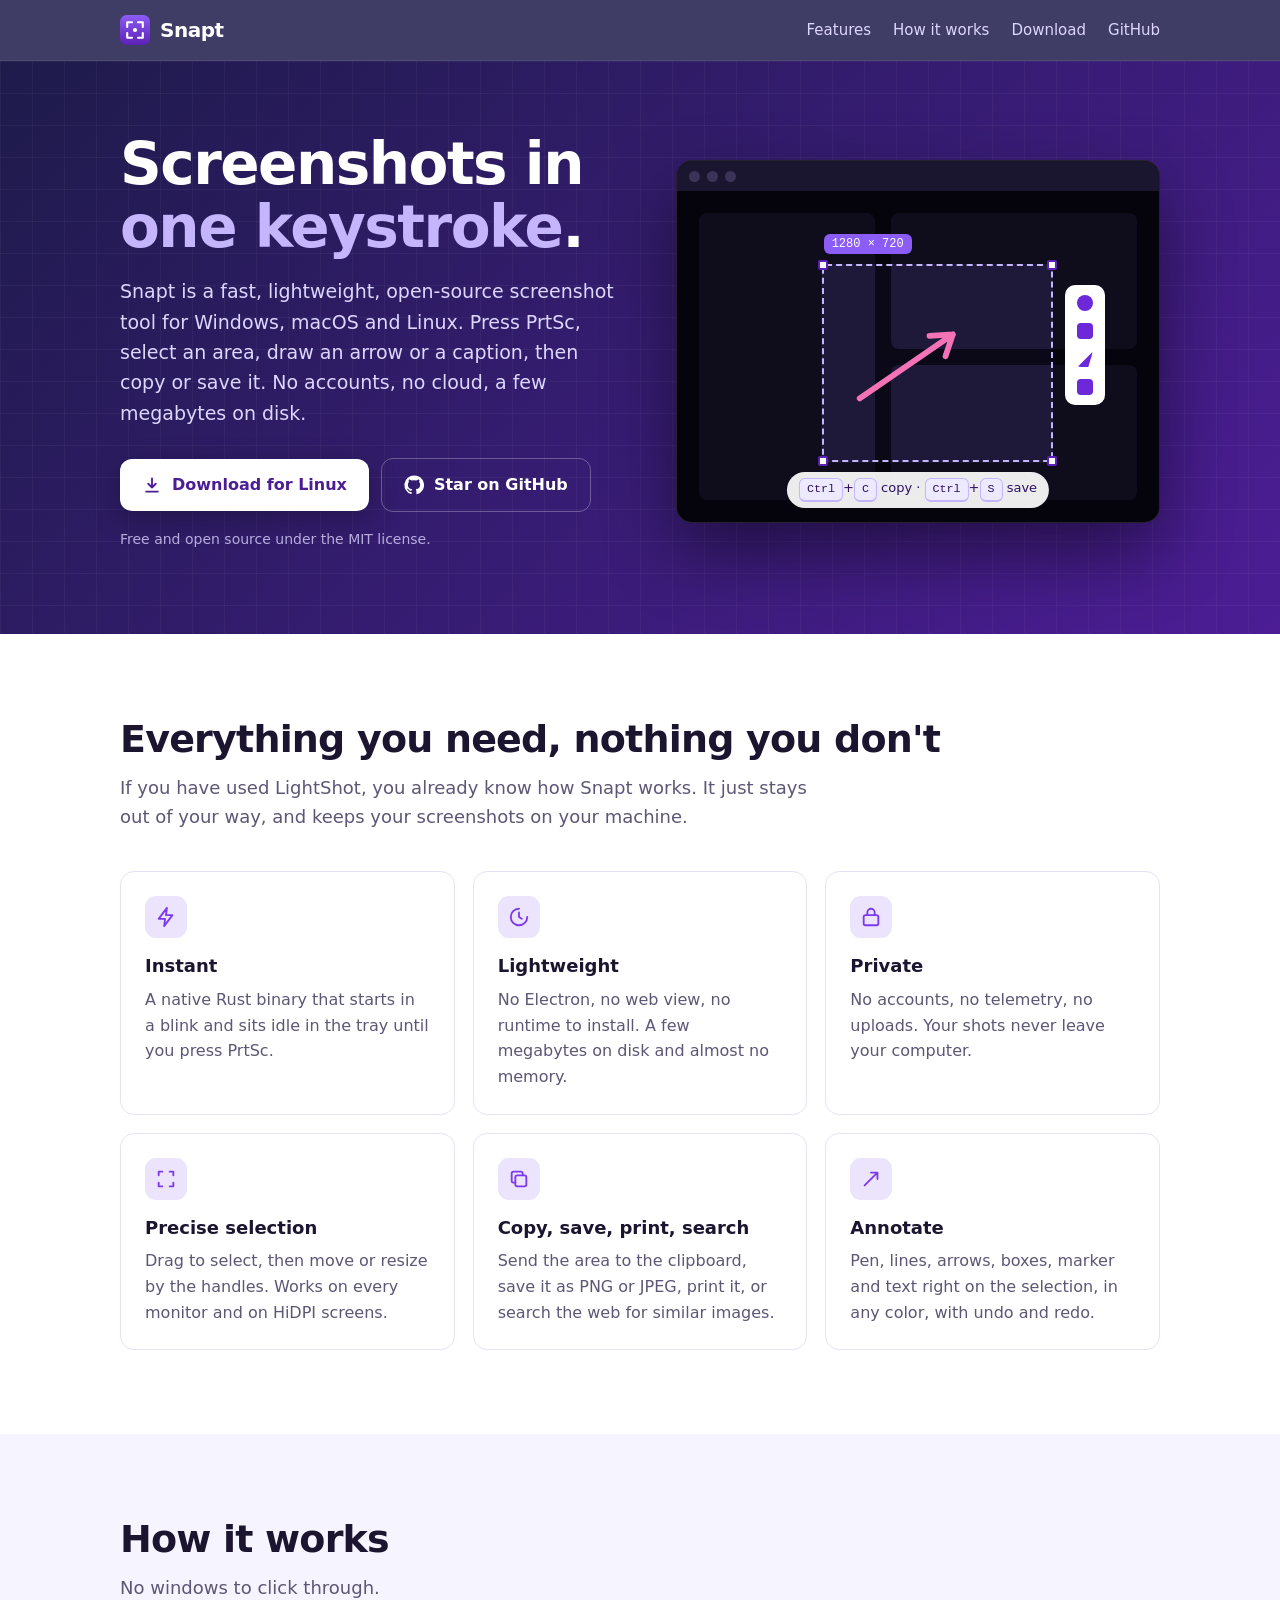
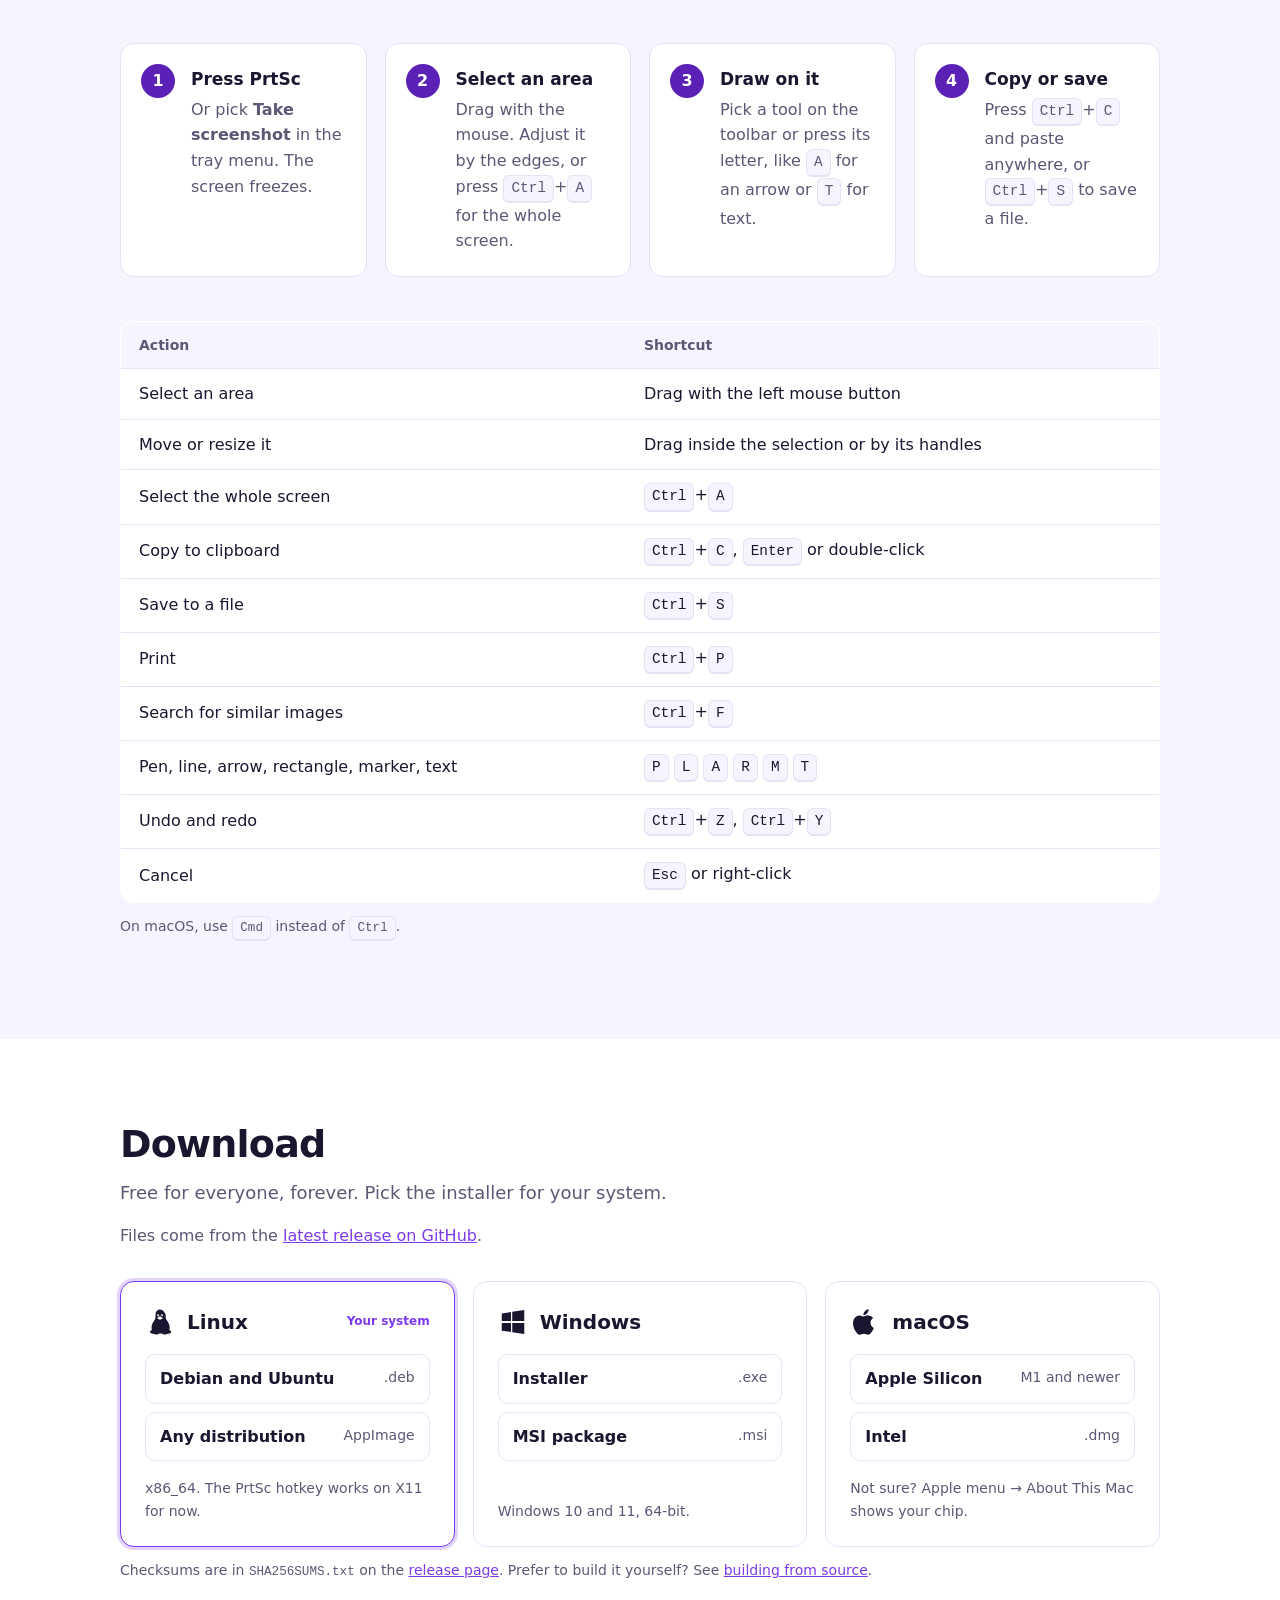
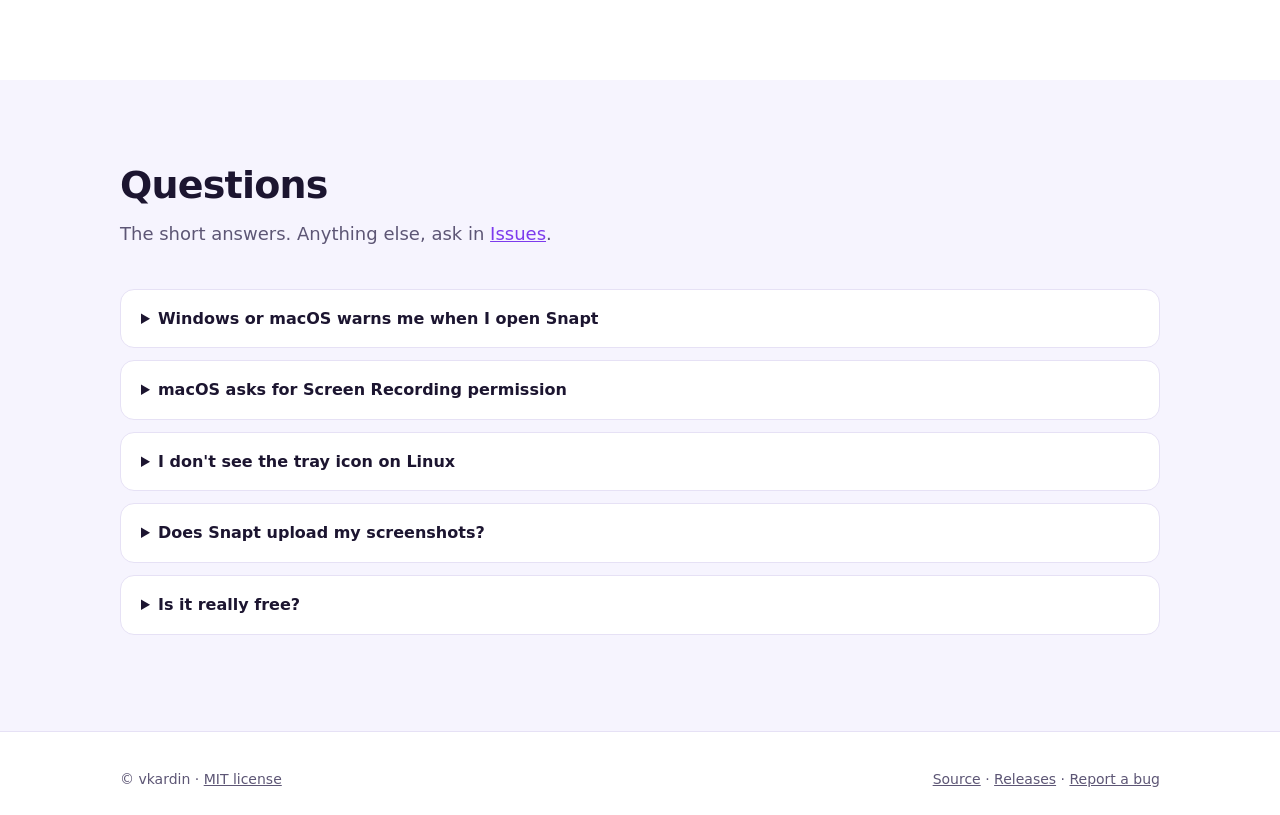
==== site/index.html @ 484b5e28 "Show the editor, print and image search on the website" ====
<!doctype html>
<html lang="en">
<head>
<meta charset="utf-8">
<meta name="viewport" content="width=device-width, initial-scale=1">
<title>Snapt: fast, open-source screenshot tool</title>
<meta name="description" content="Snapt is a fast, lightweight, open-source screenshot tool for Windows, macOS and Linux. Press PrtSc, select an area, draw an arrow or a caption, then copy or save it. No accounts, no cloud.">
<meta name="theme-color" content="#5B21B6">
<link rel="icon" href="logo.svg" type="image/svg+xml">
<link rel="canonical" href="https://vkardin.github.io/snapt/">
<meta property="og:type" content="website">
<meta property="og:title" content="Snapt: fast, open-source screenshot tool">
<meta property="og:description" content="Press PrtSc, select an area, copy or save it. Windows, macOS and Linux. No accounts, no cloud.">
<meta property="og:url" content="https://vkardin.github.io/snapt/">
<meta property="og:image" content="https://vkardin.github.io/snapt/social-preview.png">
<meta name="twitter:card" content="summary_large_image">
<style>
:root {
  --bg: #ffffff;
  --bg-soft: #f6f4fe;
  --text: #1c1530;
  --muted: #5d5675;
  --line: #e6e1f5;
  --brand: #7c3aed;
  --brand-strong: #5b21b6;
  --card: #ffffff;
  --hero-a: #1e1b4b;
  --hero-b: #4c1d95;
  --radius: 14px;
  color-scheme: light;
}
@media (prefers-color-scheme: dark) {
  :root {
    --bg: #0f0c1d;
    --bg-soft: #17132b;
    --text: #ece9f7;
    --muted: #a49dbd;
    --line: #2a2445;
    --brand: #a78bfa;
    --brand-strong: #8b5cf6;
    --card: #17132b;
    color-scheme: dark;
  }
}
* { box-sizing: border-box; }
html { scroll-behavior: smooth; }
body {
  margin: 0;
  background: var(--bg);
  color: var(--text);
  font: 16px/1.6 system-ui, -apple-system, "Segoe UI", Roboto, sans-serif;
  -webkit-font-smoothing: antialiased;
}
a { color: var(--brand); }
code, kbd { font-family: ui-monospace, SFMono-Regular, Menlo, Consolas, monospace; font-size: .9em; }
kbd {
  display: inline-block; padding: 1px 7px; border: 1px solid var(--line);
  border-bottom-width: 2px; border-radius: 6px; background: var(--bg-soft); white-space: nowrap;
}
.wrap { max-width: 1080px; margin: 0 auto; padding: 0 20px; }

/* Header */
header.top {
  position: sticky; top: 0; z-index: 10;
  background: color-mix(in srgb, var(--hero-a) 85%, transparent);
  backdrop-filter: blur(10px);
  border-bottom: 1px solid rgb(255 255 255 / .08);
}
header.top .wrap { display: flex; align-items: center; gap: 24px; height: 60px; }
.brand { display: flex; align-items: center; gap: 10px; color: #fff; text-decoration: none; font-weight: 800; font-size: 20px; letter-spacing: -.5px; }
.brand img { width: 30px; height: 30px; }
nav { margin-left: auto; display: flex; gap: 22px; }
nav a { color: #ddd6fe; text-decoration: none; font-size: 15px; }
nav a:hover { color: #fff; }
@media (max-width: 640px) { nav a.opt { display: none; } }

/* Hero */
.hero {
  color: #fff; overflow: hidden;
  background:
    linear-gradient(rgb(255 255 255 / .04) 1px, transparent 1px) 0 0 / 32px 32px,
    linear-gradient(90deg, rgb(255 255 255 / .04) 1px, transparent 1px) 0 0 / 32px 32px,
    linear-gradient(135deg, var(--hero-a), var(--hero-b));
}
.hero .wrap { display: grid; grid-template-columns: 1.05fr 1fr; gap: 48px; align-items: center; padding-top: 72px; padding-bottom: 84px; }
@media (max-width: 880px) { .hero .wrap { grid-template-columns: 1fr; padding-top: 48px; } }
.hero h1 { font-size: clamp(36px, 5.4vw, 58px); line-height: 1.08; letter-spacing: -1.5px; margin: 0 0 18px; }
.hero h1 span { color: #c4b5fd; }
.hero p.lead { font-size: 19px; color: #ddd6fe; margin: 0 0 30px; max-width: 34em; }
.cta { display: flex; flex-wrap: wrap; gap: 12px; align-items: center; }
.btn {
  display: inline-flex; align-items: center; gap: 10px; padding: 13px 22px; border-radius: 12px;
  font-weight: 650; text-decoration: none; font-size: 16px; transition: transform .12s, background .12s;
}
.btn:hover { transform: translateY(-1px); }
.btn svg { width: 20px; height: 20px; flex: none; }
.btn-primary { background: #fff; color: var(--hero-b); box-shadow: 0 8px 28px rgb(0 0 0 / .25); }
.btn-ghost { color: #fff; border: 1px solid rgb(255 255 255 / .28); }
.btn-ghost:hover { background: rgb(255 255 255 / .08); }
.hero small.meta { display: block; margin-top: 16px; color: #b8acdf; font-size: 14px; }
.hero small.meta a { color: #ddd6fe; }

/* Demo illustration */
.demo { position: relative; aspect-ratio: 4 / 3; border-radius: 16px; background: #0b0918; box-shadow: 0 30px 70px rgb(0 0 0 / .45); border: 1px solid rgb(255 255 255 / .1); overflow: hidden; }
.demo .bar { height: 30px; display: flex; gap: 7px; align-items: center; padding: 0 12px; background: #1a1630; }
.demo .bar i { width: 11px; height: 11px; border-radius: 50%; background: #3b3458; }
.demo .desk { position: absolute; inset: 30px 0 0; padding: 22px; display: grid; grid-template-columns: 1fr 1.4fr; gap: 16px; }
.demo .desk div { border-radius: 8px; background: #1e1938; }
.demo .desk .tall { grid-row: span 2; }
.demo .stage { position: absolute; inset: 30px 0 0; }
.demo .shade { position: absolute; inset: 0; background: rgb(0 0 0 / .5); clip-path: polygon(0 0, 100% 0, 100% 100%, 0 100%, 0 0, 30% 22%, 30% 82%, 78% 82%, 78% 22%, 30% 22%); }
.demo .sel { position: absolute; left: 30%; top: 22%; width: 48%; height: 60%; border: 2px dashed #c4b5fd; border-radius: 4px; animation: grow 3.6s ease-in-out infinite alternate; }
.demo .sel b { position: absolute; width: 10px; height: 10px; background: #fff; border: 2px solid #5b21b6; border-radius: 2px; }
.demo .sel b:nth-child(1) { left: -6px; top: -6px; } .demo .sel b:nth-child(2) { right: -6px; top: -6px; }
.demo .sel b:nth-child(3) { left: -6px; bottom: -6px; } .demo .sel b:nth-child(4) { right: -6px; bottom: -6px; }
.demo .size { position: absolute; left: 0; top: -32px; background: #8b5cf6; color: #fff; font: 12px ui-monospace, Menlo, Consolas, monospace; padding: 3px 8px; border-radius: 6px; }
.demo .arrow { position: absolute; left: 12%; top: 22%; width: 64%; height: 56%; }
.demo .tools { position: absolute; right: -54px; top: 10%; width: 40px; padding: 10px 0; display: grid; gap: 12px; justify-items: center; background: #fff; border-radius: 10px; }
.demo .tools span { width: 16px; height: 16px; border-radius: 4px; background: #6d28d9; }
.demo .tools span:nth-child(1) { border-radius: 50%; }
.demo .tools span:nth-child(3) { clip-path: polygon(0 100%, 100% 0, 70% 100%); }
.demo .hint { position: absolute; left: 50%; bottom: 14px; transform: translateX(-50%); background: rgb(255 255 255 / .92); color: #2e1065; font-size: 13px; padding: 6px 12px; border-radius: 999px; white-space: nowrap; }
/* Keys in the hint stay light in both themes */
.demo .hint kbd { background: #ede9fe; border-color: #c4b5fd; color: #2e1065; }
@keyframes grow { from { transform: scale(.94); } to { transform: scale(1); } }
@media (max-width: 480px) { .demo .tools { display: none; } .demo .hint { font-size: 11px; } }
@media (prefers-reduced-motion: reduce) { .demo .sel { animation: none; } .btn { transition: none; } }

/* Sections */
section { padding: 84px 0; }
section.soft { background: var(--bg-soft); }
h2 { font-size: clamp(28px, 3.6vw, 38px); letter-spacing: -.8px; line-height: 1.15; margin: 0 0 12px; }
.sub { color: var(--muted); font-size: 18px; margin: 0 0 40px; max-width: 40em; }
.grid { display: grid; gap: 18px; grid-template-columns: repeat(3, 1fr); }
@media (max-width: 880px) { .grid { grid-template-columns: repeat(2, 1fr); } }
@media (max-width: 560px) { .grid { grid-template-columns: 1fr; } }
.card { background: var(--card); border: 1px solid var(--line); border-radius: var(--radius); padding: 24px; }
.card h3 { margin: 14px 0 6px; font-size: 18px; }
.card p { margin: 0; color: var(--muted); }
.ico { width: 42px; height: 42px; border-radius: 11px; display: grid; place-items: center; background: color-mix(in srgb, var(--brand) 14%, transparent); color: var(--brand); }
.ico svg { width: 22px; height: 22px; }
.tag { font-size: 12px; font-weight: 600; padding: 2px 8px; border-radius: 999px; background: color-mix(in srgb, #f59e0b 18%, transparent); color: #b45309; vertical-align: 2px; margin-left: 6px; }
@media (prefers-color-scheme: dark) { .tag { color: #fbbf24; } }

/* Steps and keys */
.steps { display: grid; grid-template-columns: repeat(auto-fit, minmax(230px, 1fr)); gap: 18px; counter-reset: s; margin-bottom: 44px; }
.step { position: relative; padding: 22px 22px 22px 70px; border: 1px solid var(--line); border-radius: var(--radius); background: var(--card); }
.step::before { counter-increment: s; content: counter(s); position: absolute; left: 20px; top: 20px; width: 34px; height: 34px; border-radius: 50%; display: grid; place-items: center; background: var(--brand-strong); color: #fff; font-weight: 700; }
.step h3 { margin: 0 0 4px; font-size: 17px; }
.step p { margin: 0; color: var(--muted); }
table { width: 100%; border-collapse: collapse; background: var(--card); border: 1px solid var(--line); border-radius: var(--radius); overflow: hidden; }
th, td { text-align: left; padding: 12px 18px; border-bottom: 1px solid var(--line); }
tr:last-child td { border-bottom: 0; }
th { background: var(--bg-soft); font-size: 14px; color: var(--muted); font-weight: 600; }
.note { color: var(--muted); font-size: 14px; margin-top: 12px; }

/* Downloads */
.dl { display: grid; gap: 18px; grid-template-columns: repeat(auto-fit, minmax(280px, 1fr)); }
.os { display: flex; flex-direction: column; }
.os.current { border-color: var(--brand); box-shadow: 0 0 0 3px color-mix(in srgb, var(--brand) 22%, transparent); }
.os header { display: flex; align-items: center; gap: 12px; margin-bottom: 16px; }
.os header svg { width: 30px; height: 30px; color: var(--text); }
.os header h3 { margin: 0; font-size: 20px; }
.os header em { margin-left: auto; font-style: normal; font-size: 12px; font-weight: 600; color: var(--brand); }
.os ul { list-style: none; margin: 0 0 16px; padding: 0; display: grid; gap: 8px; }
.os li a { display: flex; justify-content: space-between; gap: 12px; padding: 11px 14px; border-radius: 10px; border: 1px solid var(--line); text-decoration: none; color: var(--text); font-weight: 550; }
.os li a:hover { border-color: var(--brand); background: color-mix(in srgb, var(--brand) 7%, transparent); }
.os li a span { color: var(--muted); font-weight: 400; font-size: 14px; white-space: nowrap; }
.os p { margin: auto 0 0; color: var(--muted); font-size: 14px; }
.release-line { margin: -24px 0 32px; color: var(--muted); }

/* FAQ */
details { border: 1px solid var(--line); border-radius: var(--radius); background: var(--card); padding: 0 20px; margin-bottom: 12px; }
summary { cursor: pointer; font-weight: 600; padding: 16px 0; }
details p { margin: 0 0 16px; color: var(--muted); }

footer { padding: 36px 0; border-top: 1px solid var(--line); color: var(--muted); font-size: 14px; }
footer .wrap { display: flex; flex-wrap: wrap; gap: 16px; justify-content: space-between; }
footer a { color: var(--muted); }
</style>
</head>
<body>

<header class="top">
  <div class="wrap">
    <a class="brand" href="#"><img src="logo.svg" alt="">Snapt</a>
    <nav>
      <a class="opt" href="#features">Features</a>
      <a class="opt" href="#how">How it works</a>
      <a href="#download">Download</a>
      <a href="https://github.com/vkardin/snapt">GitHub</a>
    </nav>
  </div>
</header>

<div class="hero">
  <div class="wrap">
    <div>
      <h1>Screenshots in <span>one keystroke</span>.</h1>
      <p class="lead">Snapt is a fast, lightweight, open-source screenshot tool for Windows, macOS and Linux. Press PrtSc, select an area, draw an arrow or a caption, then copy or save it. No accounts, no cloud, a few megabytes on disk.</p>
      <div class="cta">
        <a class="btn btn-primary" id="hero-dl" href="#download">
          <svg viewBox="0 0 24 24" fill="none" stroke="currentColor" stroke-width="2.2" stroke-linecap="round" stroke-linejoin="round"><path d="M12 4v11m0 0-4.5-4.5M12 15l4.5-4.5M5 20h14"/></svg>
          <span id="hero-dl-label">Download Snapt</span>
        </a>
        <a class="btn btn-ghost" href="https://github.com/vkardin/snapt">
          <svg viewBox="0 0 24 24" fill="currentColor"><path d="M12 .5a11.5 11.5 0 0 0-3.64 22.41c.58.1.79-.25.79-.56v-2c-3.2.7-3.88-1.37-3.88-1.37-.52-1.33-1.28-1.69-1.28-1.69-1.04-.71.08-.7.08-.7 1.15.08 1.76 1.19 1.76 1.19 1.03 1.76 2.69 1.25 3.34.96.1-.74.4-1.25.73-1.54-2.55-.29-5.24-1.28-5.24-5.68 0-1.25.45-2.28 1.19-3.08-.12-.29-.52-1.46.11-3.04 0 0 .97-.31 3.17 1.18a11 11 0 0 1 5.77 0c2.2-1.49 3.17-1.18 3.17-1.18.63 1.58.23 2.75.11 3.04.74.8 1.19 1.83 1.19 3.08 0 4.41-2.7 5.38-5.26 5.67.41.36.78 1.06.78 2.14v3.17c0 .31.21.67.8.56A11.5 11.5 0 0 0 12 .5Z"/></svg>
          Star on GitHub
        </a>
      </div>
      <small class="meta" id="hero-meta">Free and open source under the MIT license.</small>
    </div>

    <div class="demo" role="img" aria-label="Snapt selecting an area of the screen, with an arrow drawn inside the selection">
      <div class="bar"><i></i><i></i><i></i></div>
      <div class="desk"><div class="tall"></div><div></div><div></div></div>
      <div class="stage">
      <div class="shade"></div>
      <div class="sel">
        <b></b><b></b><b></b><b></b>
        <span class="size">1280 × 720</span>
        <svg class="arrow" viewBox="0 0 100 60" fill="none" stroke="#f472b6" stroke-width="4" stroke-linecap="round" stroke-linejoin="round"><path d="M6 54 70 10M54 11l16-1-5 15"/></svg>
        <div class="tools"><span></span><span></span><span></span><span></span></div>
      </div>
      </div>
      <div class="hint"><kbd>Ctrl</kbd>+<kbd>C</kbd> copy · <kbd>Ctrl</kbd>+<kbd>S</kbd> save</div>
    </div>
  </div>
</div>

<main>
<section id="features">
  <div class="wrap">
    <h2>Everything you need, nothing you don't</h2>
    <p class="sub">If you have used LightShot, you already know how Snapt works. It just stays out of your way, and keeps your screenshots on your machine.</p>
    <div class="grid">
      <div class="card">
        <div class="ico"><svg viewBox="0 0 24 24" fill="none" stroke="currentColor" stroke-width="2" stroke-linecap="round" stroke-linejoin="round"><path d="M13 2 4 14h7l-1 8 9-12h-7l1-8Z"/></svg></div>
        <h3>Instant</h3>
        <p>A native Rust binary that starts in a blink and sits idle in the tray until you press PrtSc.</p>
      </div>
      <div class="card">
        <div class="ico"><svg viewBox="0 0 24 24" fill="none" stroke="currentColor" stroke-width="2" stroke-linecap="round" stroke-linejoin="round"><path d="M12 3a9 9 0 1 0 9 9"/><path d="M12 7v5l3 2"/></svg></div>
        <h3>Lightweight</h3>
        <p>No Electron, no web view, no runtime to install. A few megabytes on disk and almost no memory.</p>
      </div>
      <div class="card">
        <div class="ico"><svg viewBox="0 0 24 24" fill="none" stroke="currentColor" stroke-width="2" stroke-linecap="round" stroke-linejoin="round"><rect x="4" y="10" width="16" height="11" rx="2"/><path d="M8 10V7a4 4 0 0 1 8 0v3"/></svg></div>
        <h3>Private</h3>
        <p>No accounts, no telemetry, no uploads. Your shots never leave your computer.</p>
      </div>
      <div class="card">
        <div class="ico"><svg viewBox="0 0 24 24" fill="none" stroke="currentColor" stroke-width="2" stroke-linecap="round" stroke-linejoin="round"><path d="M4 8V4h4M16 4h4v4M20 16v4h-4M8 20H4v-4"/></svg></div>
        <h3>Precise selection</h3>
        <p>Drag to select, then move or resize by the handles. Works on every monitor and on HiDPI screens.</p>
      </div>
      <div class="card">
        <div class="ico"><svg viewBox="0 0 24 24" fill="none" stroke="currentColor" stroke-width="2" stroke-linecap="round" stroke-linejoin="round"><rect x="8" y="8" width="12" height="12" rx="2"/><path d="M16 8V6a2 2 0 0 0-2-2H6a2 2 0 0 0-2 2v8a2 2 0 0 0 2 2h2"/></svg></div>
        <h3>Copy, save, print, search</h3>
        <p>Send the area to the clipboard, save it as PNG or JPEG, print it, or search the web for similar images.</p>
      </div>
      <div class="card">
        <div class="ico"><svg viewBox="0 0 24 24" fill="none" stroke="currentColor" stroke-width="2" stroke-linecap="round" stroke-linejoin="round"><path d="M5 19 19 5M12 5h7v7"/></svg></div>
        <h3>Annotate</h3>
        <p>Pen, lines, arrows, boxes, marker and text right on the selection, in any color, with undo and redo.</p>
      </div>
    </div>
  </div>
</section>

<section id="how" class="soft">
  <div class="wrap">
    <h2>How it works</h2>
    <p class="sub">No windows to click through.</p>
    <div class="steps">
      <div class="step"><h3>Press PrtSc</h3><p>Or pick <b>Take screenshot</b> in the tray menu. The screen freezes.</p></div>
      <div class="step"><h3>Select an area</h3><p>Drag with the mouse. Adjust it by the edges, or press <kbd>Ctrl</kbd>+<kbd>A</kbd> for the whole screen.</p></div>
      <div class="step"><h3>Draw on it</h3><p>Pick a tool on the toolbar or press its letter, like <kbd>A</kbd> for an arrow or <kbd>T</kbd> for text.</p></div>
      <div class="step"><h3>Copy or save</h3><p>Press <kbd>Ctrl</kbd>+<kbd>C</kbd> and paste anywhere, or <kbd>Ctrl</kbd>+<kbd>S</kbd> to save a file.</p></div>
    </div>
    <table>
      <thead><tr><th>Action</th><th>Shortcut</th></tr></thead>
      <tbody>
        <tr><td>Select an area</td><td>Drag with the left mouse button</td></tr>
        <tr><td>Move or resize it</td><td>Drag inside the selection or by its handles</td></tr>
        <tr><td>Select the whole screen</td><td><kbd>Ctrl</kbd>+<kbd>A</kbd></td></tr>
        <tr><td>Copy to clipboard</td><td><kbd>Ctrl</kbd>+<kbd>C</kbd>, <kbd>Enter</kbd> or double-click</td></tr>
        <tr><td>Save to a file</td><td><kbd>Ctrl</kbd>+<kbd>S</kbd></td></tr>
        <tr><td>Print</td><td><kbd>Ctrl</kbd>+<kbd>P</kbd></td></tr>
        <tr><td>Search for similar images</td><td><kbd>Ctrl</kbd>+<kbd>F</kbd></td></tr>
        <tr><td>Pen, line, arrow, rectangle, marker, text</td><td><kbd>P</kbd> <kbd>L</kbd> <kbd>A</kbd> <kbd>R</kbd> <kbd>M</kbd> <kbd>T</kbd></td></tr>
        <tr><td>Undo and redo</td><td><kbd>Ctrl</kbd>+<kbd>Z</kbd>, <kbd>Ctrl</kbd>+<kbd>Y</kbd></td></tr>
        <tr><td>Cancel</td><td><kbd>Esc</kbd> or right-click</td></tr>
      </tbody>
    </table>
    <p class="note">On macOS, use <kbd>Cmd</kbd> instead of <kbd>Ctrl</kbd>.</p>
  </div>
</section>

<section id="download">
  <div class="wrap">
    <h2>Download</h2>
    <p class="sub">Free for everyone, forever. Pick the installer for your system.</p>
    <p class="release-line" id="release-line">Files come from the <a href="https://github.com/vkardin/snapt/releases">latest release on GitHub</a>.</p>
    <div class="dl">
      <div class="card os" data-os="windows">
        <header>
          <svg viewBox="0 0 24 24" fill="currentColor"><path d="M3 5.1 10.4 4v7.2H3V5.1Zm8.4-1.3L21 2.4v8.8h-9.6V3.8ZM3 12.8h7.4V20L3 18.9v-6.1Zm8.4 0H21v8.8l-9.6-1.4v-7.4Z"/></svg>
          <h3>Windows</h3><em hidden>Your system</em>
        </header>
        <ul>
          <li><a data-asset="-setup\.exe$" href="https://github.com/vkardin/snapt/releases">Installer <span>.exe</span></a></li>
          <li><a data-asset="\.msi$" href="https://github.com/vkardin/snapt/releases">MSI package <span>.msi</span></a></li>
        </ul>
        <p>Windows 10 and 11, 64-bit.</p>
      </div>
      <div class="card os" data-os="mac">
        <header>
          <svg viewBox="0 0 24 24" fill="currentColor"><path d="M16.4 12.6c0-2.6 2.1-3.8 2.2-3.9a4.8 4.8 0 0 0-3.8-2c-1.6-.2-3.1.9-3.9.9-.8 0-2-.9-3.4-.9a5 5 0 0 0-4.2 2.6c-1.8 3.1-.5 7.7 1.3 10.2.9 1.2 1.9 2.6 3.2 2.6 1.3-.1 1.8-.8 3.3-.8 1.6 0 2 .8 3.4.8 1.4 0 2.3-1.3 3.1-2.5a11 11 0 0 0 1.4-2.9 4.5 4.5 0 0 1-2.6-4.1ZM13.8 5c.7-.9 1.2-2 1.1-3.2a4.8 4.8 0 0 0-3.1 1.6 4.5 4.5 0 0 0-1.1 3.1c1.2.1 2.3-.6 3.1-1.5Z"/></svg>
          <h3>macOS</h3><em hidden>Your system</em>
        </header>
        <ul>
          <li><a data-asset="_aarch64\.dmg$" href="https://github.com/vkardin/snapt/releases">Apple Silicon <span>M1 and newer</span></a></li>
          <li><a data-asset="_x64\.dmg$" href="https://github.com/vkardin/snapt/releases">Intel <span>.dmg</span></a></li>
        </ul>
        <p>Not sure? Apple menu → About This Mac shows your chip.</p>
      </div>
      <div class="card os" data-os="linux">
        <header>
          <svg viewBox="0 0 24 24" fill="currentColor"><path d="M12 2c-2.2 0-3.6 1.8-3.6 4.4 0 1.4.2 2.4-.6 3.8-.9 1.5-2.6 3.6-2.6 6.2 0 .7.1 1.3.4 1.8-.8.5-1.6 1-1.6 1.7 0 1.1 2 1.3 3.2 1.6 1.1.3 1.7.5 2.4.5.8 0 1.3-.4 1.6-.9h2.6c.3.5.8.9 1.6.9.7 0 1.3-.2 2.4-.5 1.2-.3 3.2-.5 3.2-1.6 0-.7-.8-1.2-1.6-1.7.3-.5.4-1.1.4-1.8 0-2.6-1.7-4.7-2.6-6.2-.8-1.4-.6-2.4-.6-3.8C15.6 3.8 14.2 2 12 2Zm-1.5 3.8c.5 0 .8.6.8 1.2 0 .3-.1.5-.2.7l-.6-.2c.1-.1.1-.3.1-.5 0-.3-.1-.5-.3-.5s-.3.3-.3.5v.2l-.4-.1v-.3c0-.6.4-1 .9-1Zm3 0c.5 0 .9.4.9 1 0 .2 0 .3-.1.5l-.5-.1v-.3c0-.3-.1-.6-.3-.6s-.3.3-.3.6c0 .1 0 .2.1.3l-.6.2a1.4 1.4 0 0 1-.1-.5c0-.6.4-1.1.9-1.1Zm-1.5 2c.8 0 1.9.6 2 .9.1.3-.3.5-.8.8-.5.3-.9.6-1.2.6-.3 0-.7-.3-1.2-.6-.5-.3-.9-.5-.8-.8.1-.3 1.2-.9 2-.9Z"/></svg>
          <h3>Linux</h3><em hidden>Your system</em>
        </header>
        <ul>
          <li><a data-asset="_amd64\.deb$" href="https://github.com/vkardin/snapt/releases">Debian and Ubuntu <span>.deb</span></a></li>
          <li><a data-asset="\.AppImage$" href="https://github.com/vkardin/snapt/releases">Any distribution <span>AppImage</span></a></li>
        </ul>
        <p>x86_64. The PrtSc hotkey works on X11 for now.</p>
      </div>
    </div>
    <p class="note">Checksums are in <code>SHA256SUMS.txt</code> on the <a href="https://github.com/vkardin/snapt/releases">release page</a>. Prefer to build it yourself? See <a href="https://github.com/vkardin/snapt#building-from-source">building from source</a>.</p>
  </div>
</section>

<section id="faq" class="soft">
  <div class="wrap">
    <h2>Questions</h2>
    <p class="sub">The short answers. Anything else, ask in <a href="https://github.com/vkardin/snapt/issues">Issues</a>.</p>
    <details>
      <summary>Windows or macOS warns me when I open Snapt</summary>
      <p>Snapt is not code-signed yet. On Windows, click <b>More info</b>, then <b>Run anyway</b>. On macOS, try to open it once, then go to <b>System Settings → Privacy &amp; Security</b> and click <b>Open Anyway</b>. If macOS says the app is damaged, run <code>xattr -dr com.apple.quarantine /Applications/Snapt.app</code> in Terminal.</p>
    </details>
    <details>
      <summary>macOS asks for Screen Recording permission</summary>
      <p>That is how macOS lets apps see the screen. Allow Snapt in <b>System Settings → Privacy &amp; Security → Screen Recording</b>, then restart it.</p>
    </details>
    <details>
      <summary>I don't see the tray icon on Linux</summary>
      <p>Snapt uses the StatusNotifierItem protocol. KDE supports it out of the box. On GNOME, install the AppIndicator extension.</p>
    </details>
    <details>
      <summary>Does Snapt upload my screenshots?</summary>
      <p>No. Snapt has no servers and makes no network requests. Everything stays on your computer.</p>
    </details>
    <details>
      <summary>Is it really free?</summary>
      <p>Yes. Snapt is open source under the MIT license, with no ads, no paid tier and no tracking.</p>
    </details>
  </div>
</section>
</main>

<footer>
  <div class="wrap">
    <span>© vkardin · <a href="https://github.com/vkardin/snapt/blob/main/LICENSE">MIT license</a></span>
    <span><a href="https://github.com/vkardin/snapt">Source</a> · <a href="https://github.com/vkardin/snapt/releases">Releases</a> · <a href="https://github.com/vkardin/snapt/issues">Report a bug</a></span>
  </div>
</footer>

<script>
(() => {
  const ua = navigator.userAgent;
  const os = /Windows/i.test(ua) ? 'windows' : /Mac/i.test(ua) && !/iPhone|iPad/i.test(ua) ? 'mac' : /Linux/i.test(ua) && !/Android/i.test(ua) ? 'linux' : null;
  const names = { windows: 'Windows', mac: 'macOS', linux: 'Linux' };
  const primary = { windows: '-setup\\.exe$', mac: '_aarch64\\.dmg$', linux: '\\.AppImage$' };

  if (os) {
    const card = document.querySelector(`.os[data-os="${os}"]`);
    card.classList.add('current');
    card.querySelector('em').hidden = false;
    card.parentNode.prepend(card);
    document.getElementById('hero-dl-label').textContent = `Download for ${names[os]}`;
  }

  // The newest published release, prereleases included, so the buttons work before 1.0.
  fetch('https://api.github.com/repos/vkardin/snapt/releases?per_page=5')
    .then(r => r.ok ? r.json() : Promise.reject(r.status))
    .then(list => {
      const rel = list.find(r => !r.draft);
      if (!rel) return;
      const find = re => rel.assets.find(a => new RegExp(re).test(a.name));
      document.querySelectorAll('a[data-asset]').forEach(a => {
        const asset = find(a.dataset.asset);
        if (asset) a.href = asset.browser_download_url;
      });
      const date = new Date(rel.published_at).toLocaleDateString('en', { year: 'numeric', month: 'long', day: 'numeric' });
      const kind = rel.prerelease ? ' (preview)' : '';
      document.getElementById('release-line').innerHTML =
        `Latest version: <a href="${rel.html_url}">${rel.tag_name}</a>${kind}, released ${date}.`;
      document.getElementById('hero-meta').innerHTML =
        `${rel.tag_name}${kind} · Free and open source under the MIT license.`;
      const main = os && find(primary[os]);
      if (main) document.getElementById('hero-dl').href = main.browser_download_url;
    })
    .catch(() => {});
})();
</script>
</body>
</html>
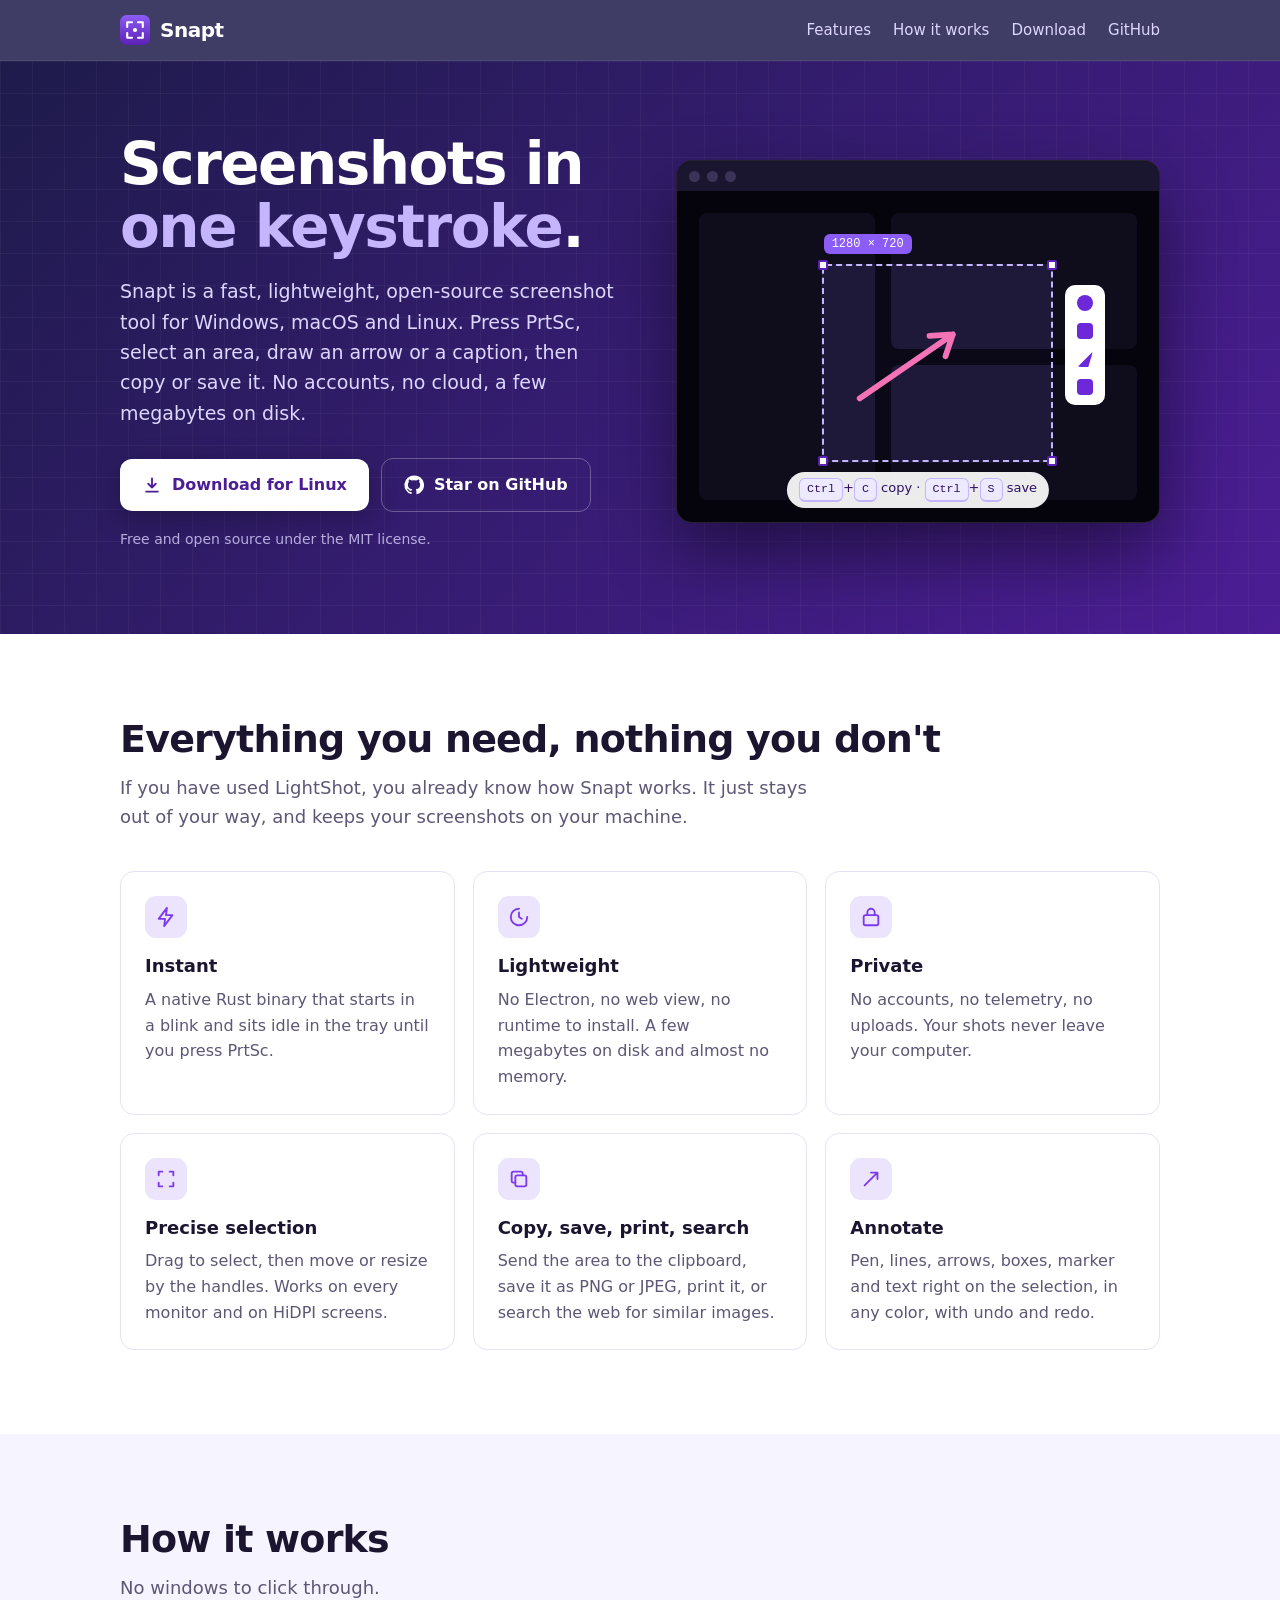
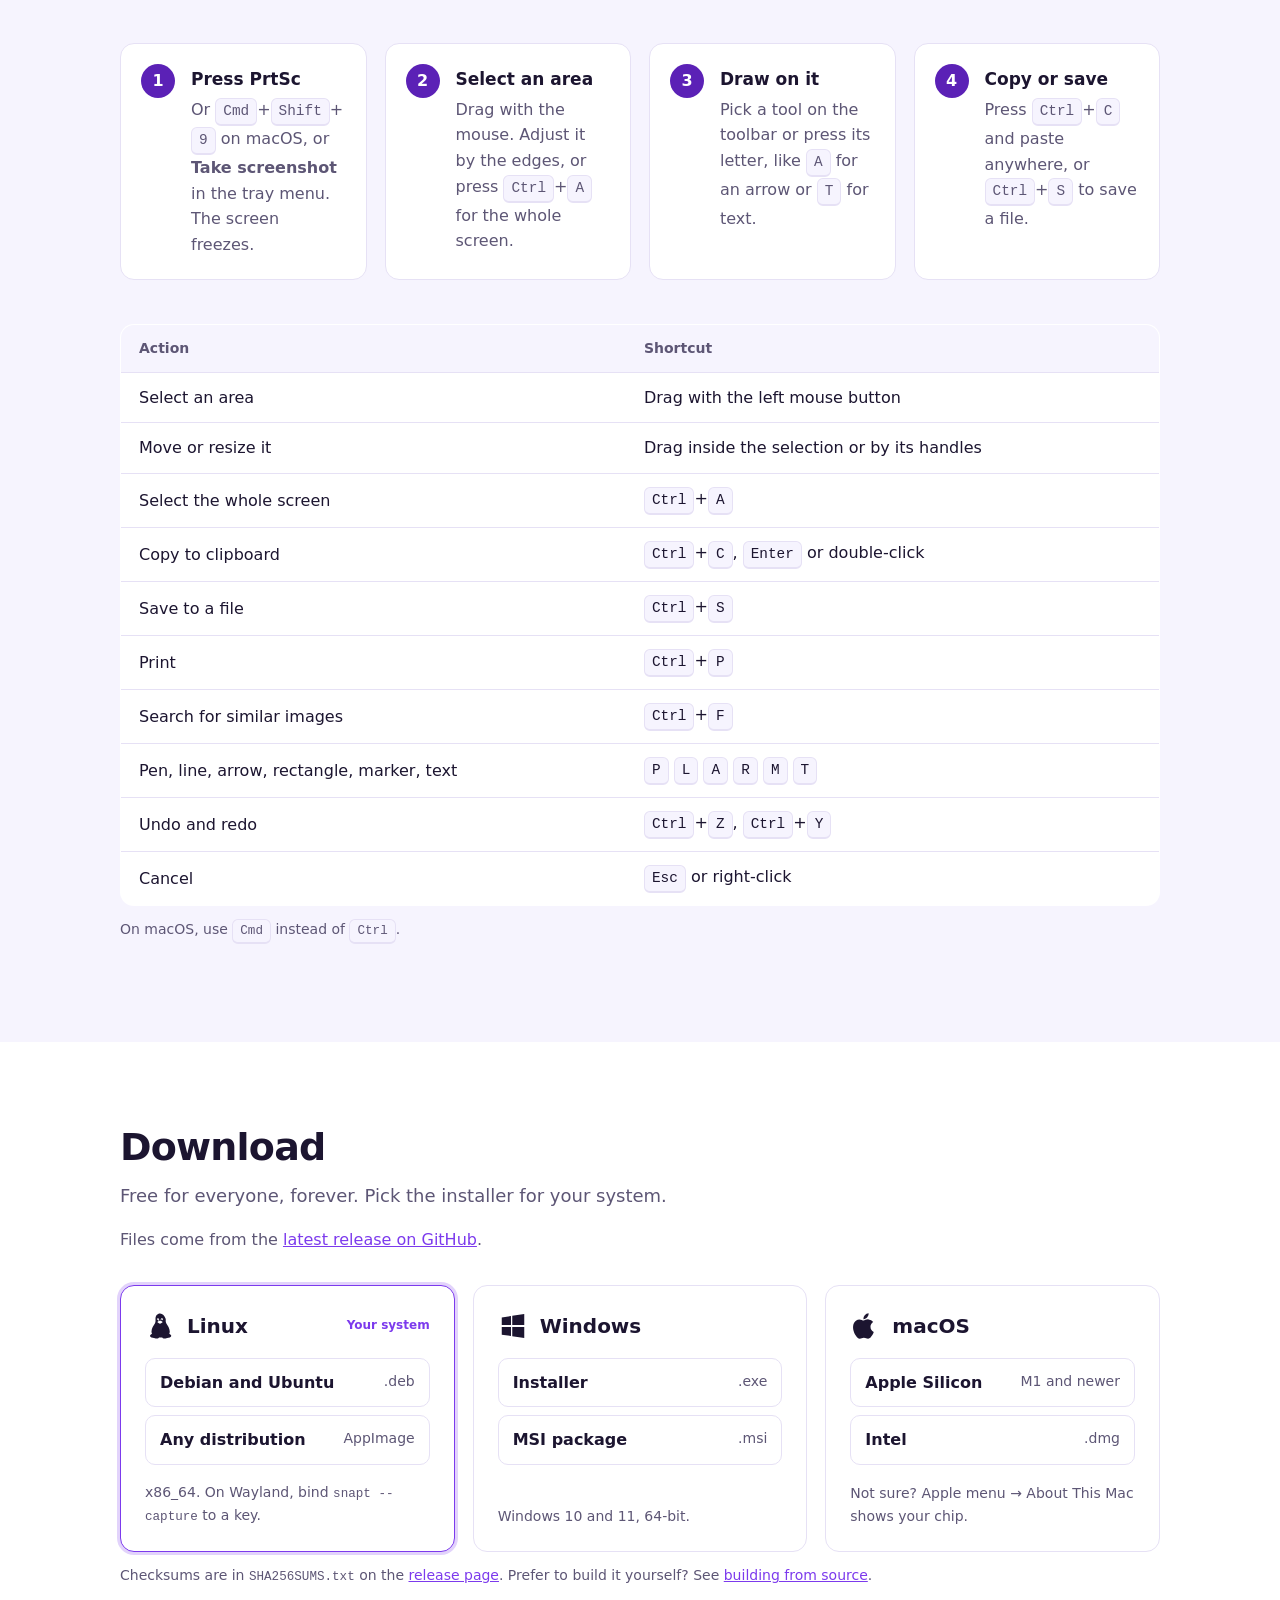
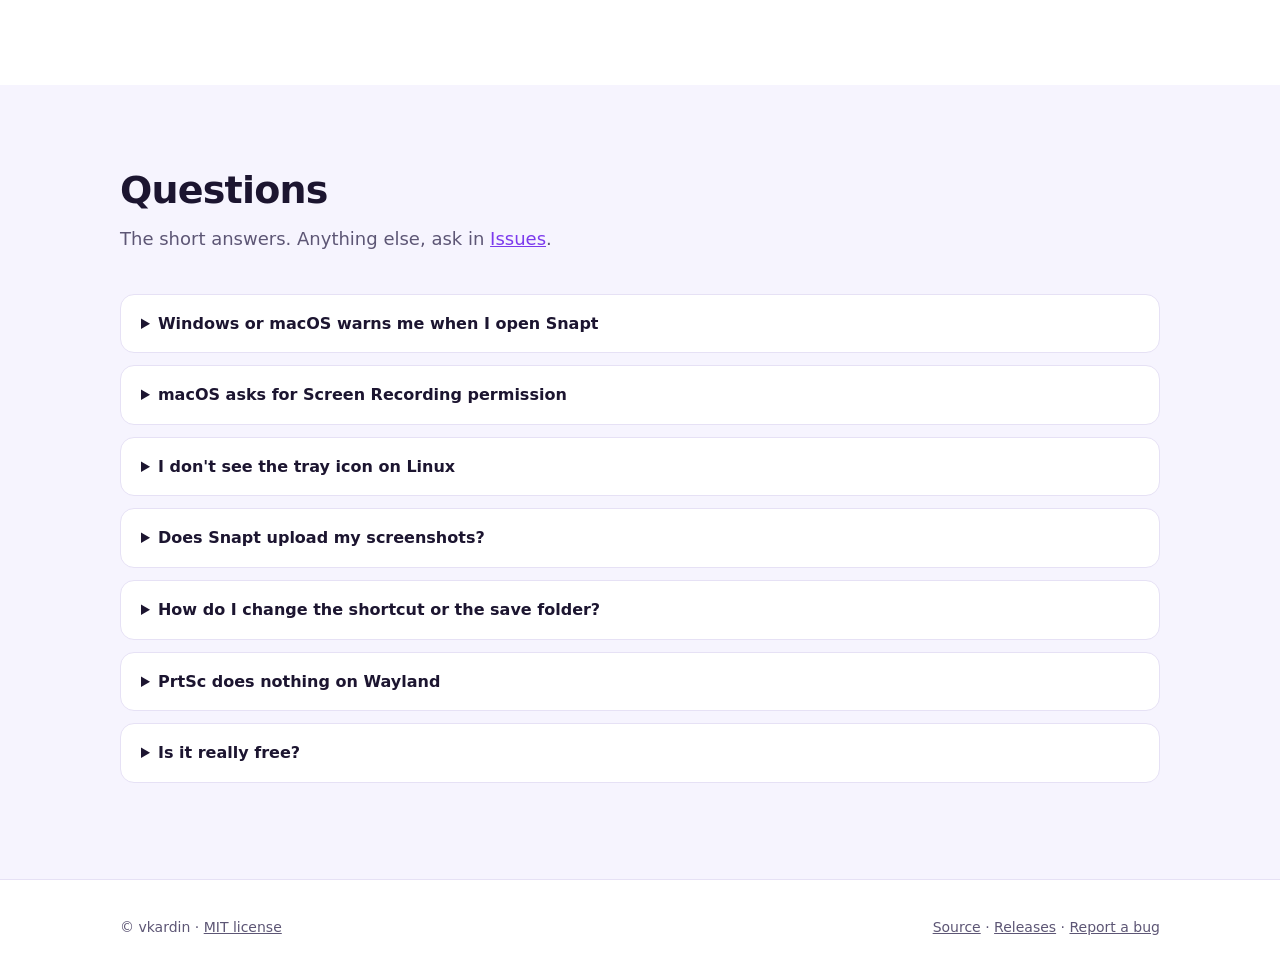
==== commit 7d1bd400: "Show the 1.0.0 settings, macOS shortcut and Wayland tip on the website" ====
--- a/site/index.html
+++ b/site/index.html
@@ -273,7 +273,7 @@
     <h2>How it works</h2>
     <p class="sub">No windows to click through.</p>
     <div class="steps">
-      <div class="step"><h3>Press PrtSc</h3><p>Or pick <b>Take screenshot</b> in the tray menu. The screen freezes.</p></div>
+      <div class="step"><h3>Press PrtSc</h3><p>Or <kbd>Cmd</kbd>+<kbd>Shift</kbd>+<kbd>9</kbd> on macOS, or <b>Take screenshot</b> in the tray menu. The screen freezes.</p></div>
       <div class="step"><h3>Select an area</h3><p>Drag with the mouse. Adjust it by the edges, or press <kbd>Ctrl</kbd>+<kbd>A</kbd> for the whole screen.</p></div>
       <div class="step"><h3>Draw on it</h3><p>Pick a tool on the toolbar or press its letter, like <kbd>A</kbd> for an arrow or <kbd>T</kbd> for text.</p></div>
       <div class="step"><h3>Copy or save</h3><p>Press <kbd>Ctrl</kbd>+<kbd>C</kbd> and paste anywhere, or <kbd>Ctrl</kbd>+<kbd>S</kbd> to save a file.</p></div>
@@ -334,7 +334,7 @@
           <li><a data-asset="_amd64\.deb$" href="https://github.com/vkardin/snapt/releases">Debian and Ubuntu <span>.deb</span></a></li>
           <li><a data-asset="\.AppImage$" href="https://github.com/vkardin/snapt/releases">Any distribution <span>AppImage</span></a></li>
         </ul>
-        <p>x86_64. The PrtSc hotkey works on X11 for now.</p>
+        <p>x86_64. On Wayland, bind <code>snapt --capture</code> to a key.</p>
       </div>
     </div>
     <p class="note">Checksums are in <code>SHA256SUMS.txt</code> on the <a href="https://github.com/vkardin/snapt/releases">release page</a>. Prefer to build it yourself? See <a href="https://github.com/vkardin/snapt#building-from-source">building from source</a>.</p>
@@ -360,6 +360,14 @@
     <details>
       <summary>Does Snapt upload my screenshots?</summary>
       <p>No. Snapt has no servers and makes no network requests. Everything stays on your computer.</p>
+    </details>
+    <details>
+      <summary>How do I change the shortcut or the save folder?</summary>
+      <p>Open <b>Settings</b> in the tray menu (menu bar on macOS). There you can change the shortcut, the folder and the format (PNG or JPEG), save without asking, and start Snapt with the system.</p>
+    </details>
+    <details>
+      <summary>PrtSc does nothing on Wayland</summary>
+      <p>Wayland doesn't let apps grab global shortcuts. Bind <code>snapt --capture</code> to a key in your desktop's keyboard settings, and it takes a screenshot with the running Snapt.</p>
     </details>
     <details>
       <summary>Is it really free?</summary>
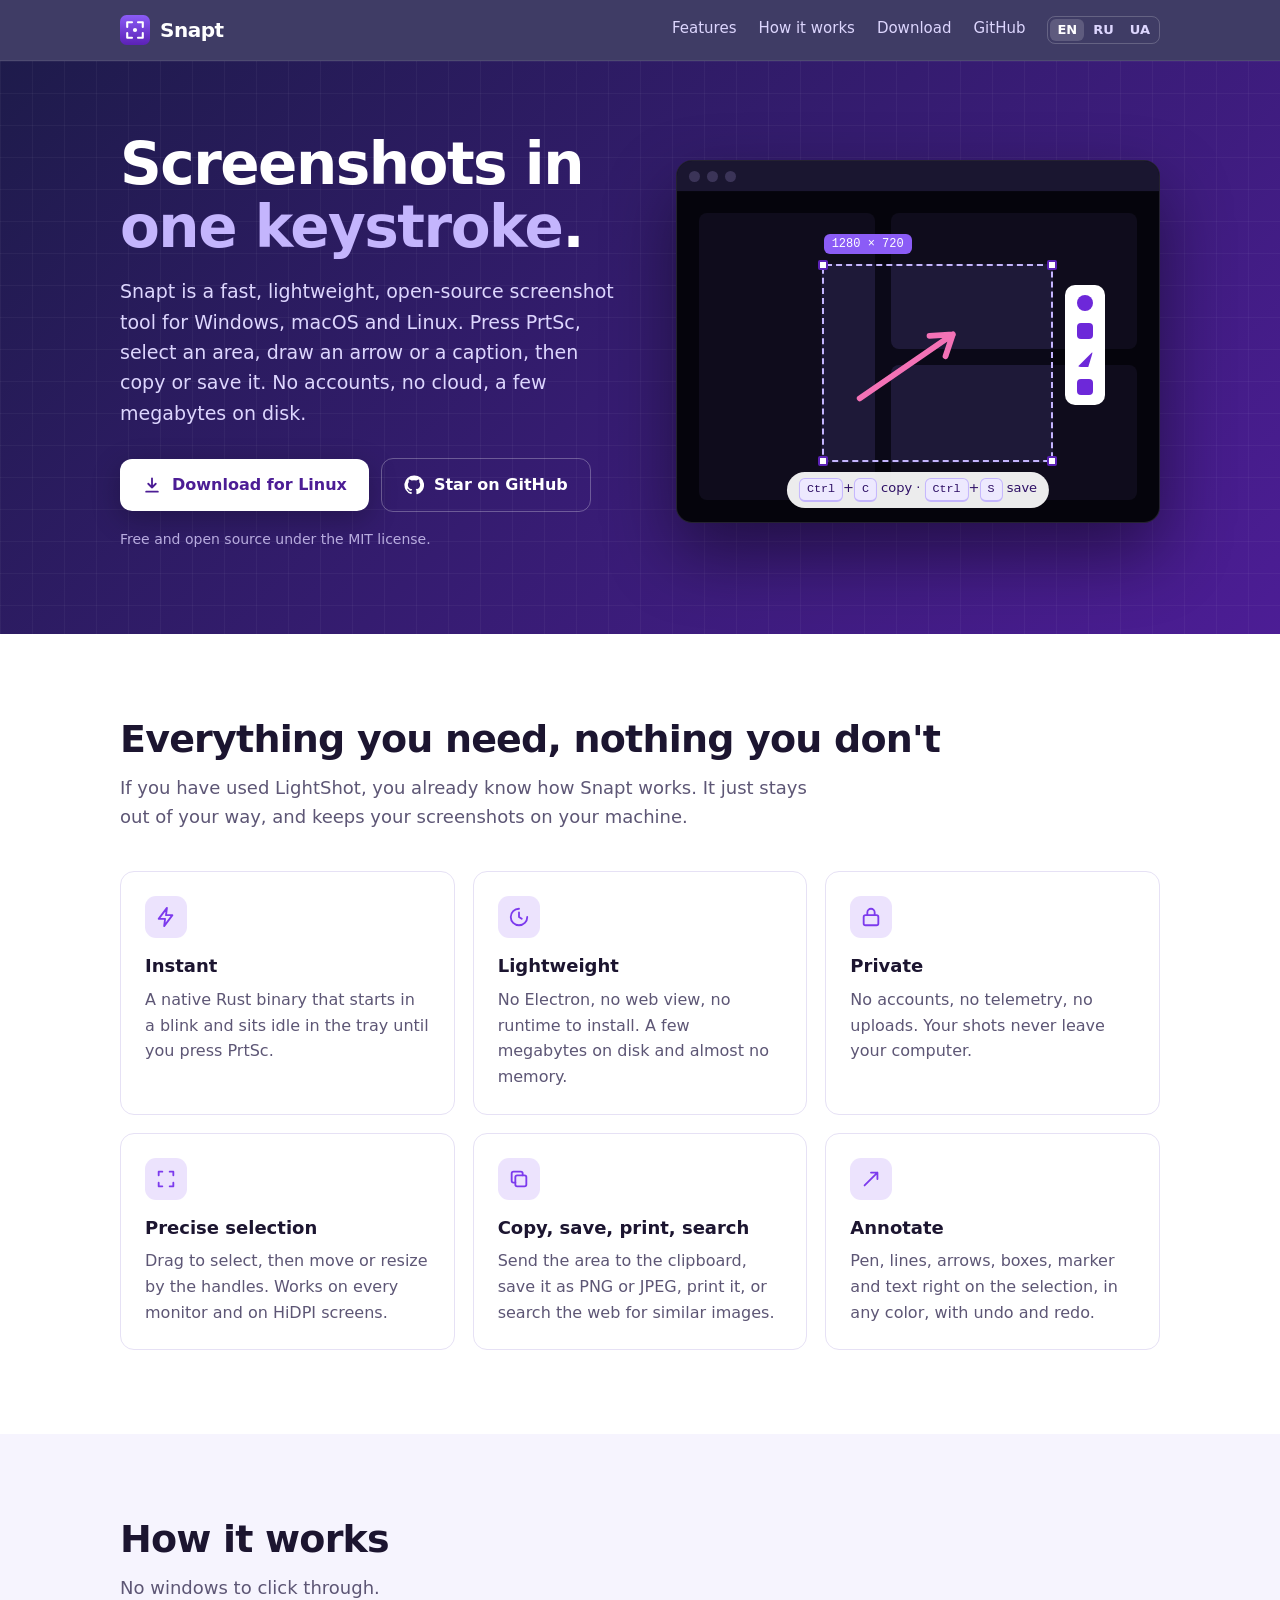
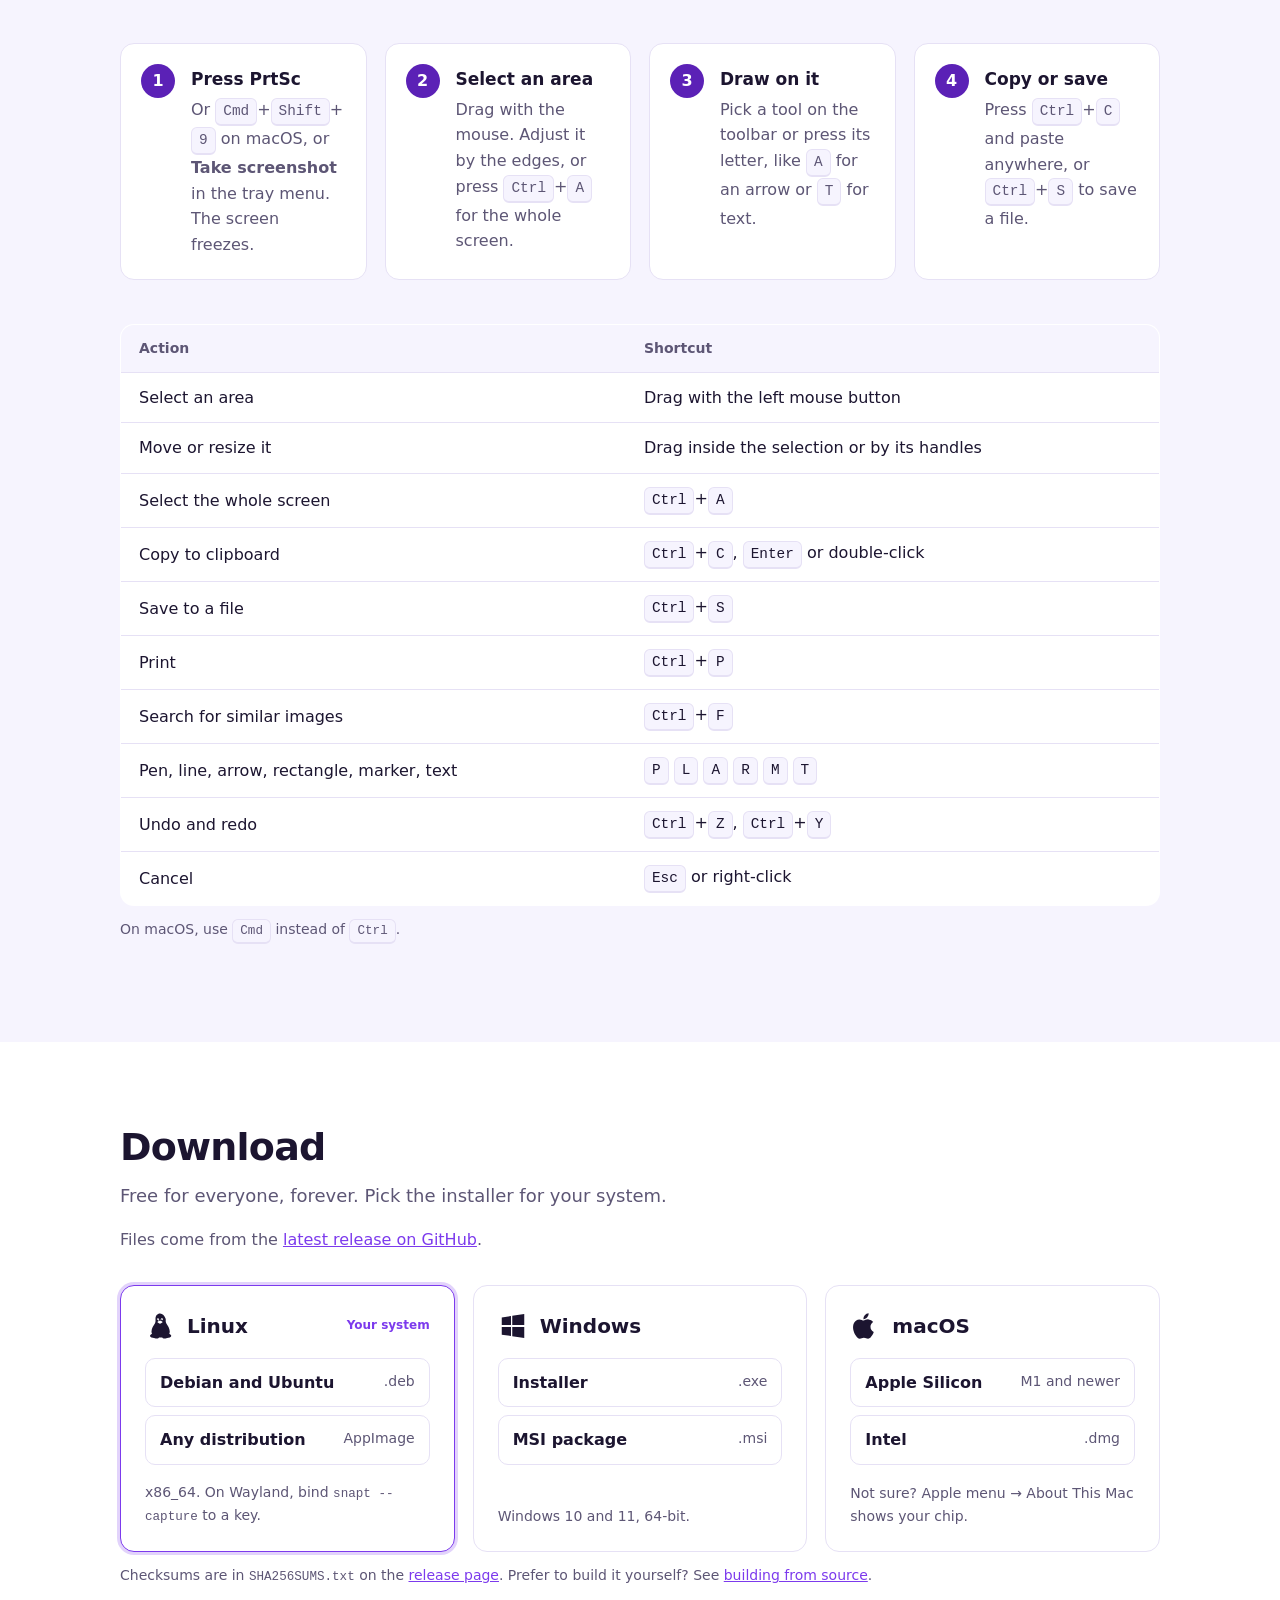
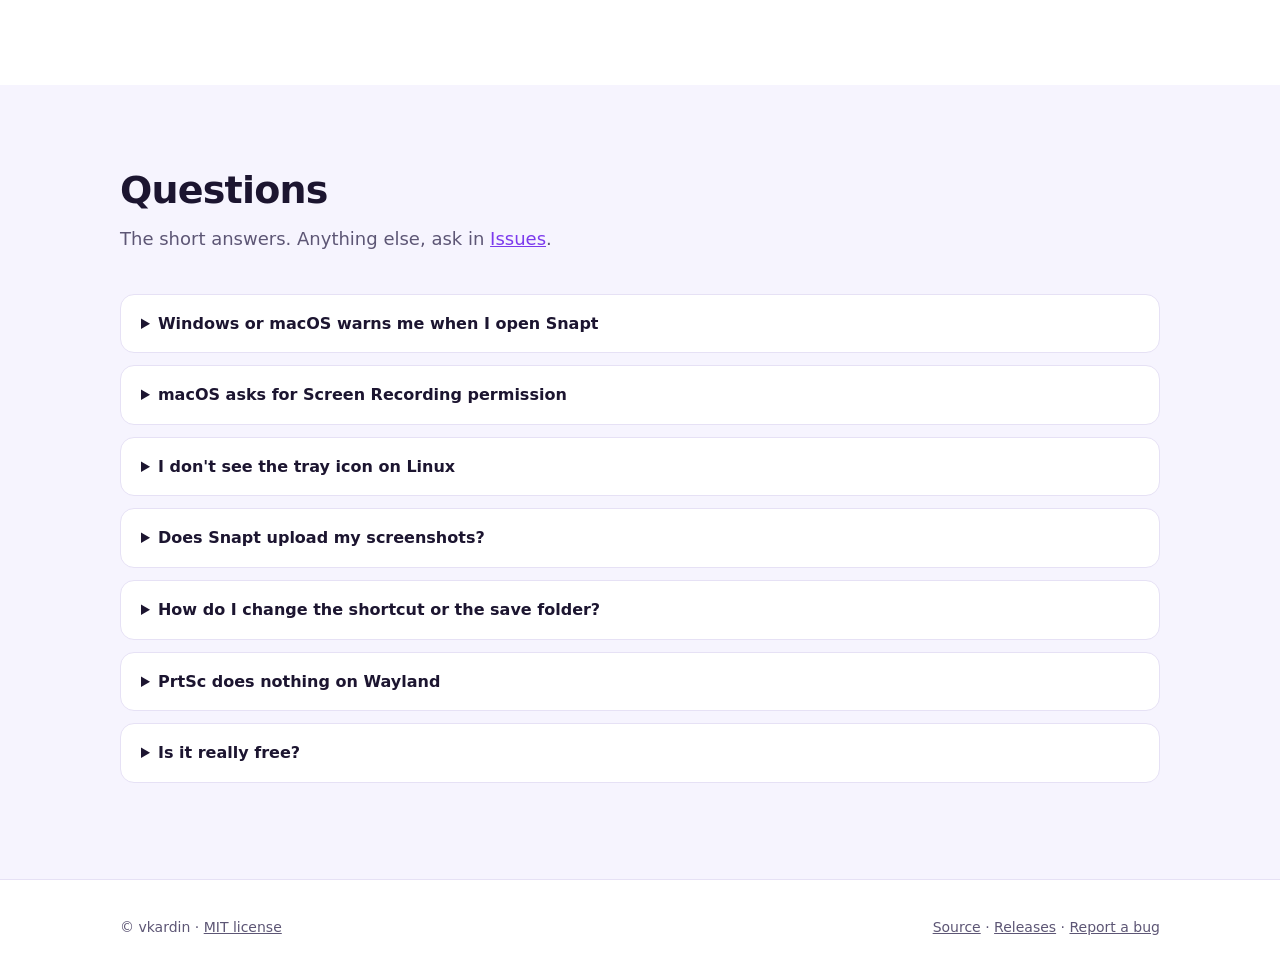
==== commit b8f51371: "Translate the website into Russian and Ukrainian and link it across the repo The English page moves " ====
--- a/site/index.html
+++ b/site/index.html
@@ -14,170 +14,21 @@
 <meta property="og:url" content="https://vkardin.github.io/snapt/">
 <meta property="og:image" content="https://vkardin.github.io/snapt/social-preview.png">
 <meta name="twitter:card" content="summary_large_image">
-<style>
-:root {
-  --bg: #ffffff;
-  --bg-soft: #f6f4fe;
-  --text: #1c1530;
-  --muted: #5d5675;
-  --line: #e6e1f5;
-  --brand: #7c3aed;
-  --brand-strong: #5b21b6;
-  --card: #ffffff;
-  --hero-a: #1e1b4b;
-  --hero-b: #4c1d95;
-  --radius: 14px;
-  color-scheme: light;
-}
-@media (prefers-color-scheme: dark) {
-  :root {
-    --bg: #0f0c1d;
-    --bg-soft: #17132b;
-    --text: #ece9f7;
-    --muted: #a49dbd;
-    --line: #2a2445;
-    --brand: #a78bfa;
-    --brand-strong: #8b5cf6;
-    --card: #17132b;
-    color-scheme: dark;
+<link rel="alternate" hreflang="en" href="https://vkardin.github.io/snapt/">
+<link rel="alternate" hreflang="ru" href="https://vkardin.github.io/snapt/ru/">
+<link rel="alternate" hreflang="uk" href="https://vkardin.github.io/snapt/uk/">
+<link rel="alternate" hreflang="x-default" href="https://vkardin.github.io/snapt/">
+<link rel="stylesheet" href="style.css">
+<script>
+// Send first-time visitors to their language, unless they picked one before.
+try {
+  if (!localStorage.getItem('lang')) {
+    const l = (navigator.languages || [navigator.language]).map(l => l.slice(0, 2).toLowerCase())
+      .find(l => l === 'en' || l === 'ru' || l === 'uk');
+    if (l && l !== 'en') location.replace(l + '/' + location.hash);
   }
-}
-* { box-sizing: border-box; }
-html { scroll-behavior: smooth; }
-body {
-  margin: 0;
-  background: var(--bg);
-  color: var(--text);
-  font: 16px/1.6 system-ui, -apple-system, "Segoe UI", Roboto, sans-serif;
-  -webkit-font-smoothing: antialiased;
-}
-a { color: var(--brand); }
-code, kbd { font-family: ui-monospace, SFMono-Regular, Menlo, Consolas, monospace; font-size: .9em; }
-kbd {
-  display: inline-block; padding: 1px 7px; border: 1px solid var(--line);
-  border-bottom-width: 2px; border-radius: 6px; background: var(--bg-soft); white-space: nowrap;
-}
-.wrap { max-width: 1080px; margin: 0 auto; padding: 0 20px; }
-
-/* Header */
-header.top {
-  position: sticky; top: 0; z-index: 10;
-  background: color-mix(in srgb, var(--hero-a) 85%, transparent);
-  backdrop-filter: blur(10px);
-  border-bottom: 1px solid rgb(255 255 255 / .08);
-}
-header.top .wrap { display: flex; align-items: center; gap: 24px; height: 60px; }
-.brand { display: flex; align-items: center; gap: 10px; color: #fff; text-decoration: none; font-weight: 800; font-size: 20px; letter-spacing: -.5px; }
-.brand img { width: 30px; height: 30px; }
-nav { margin-left: auto; display: flex; gap: 22px; }
-nav a { color: #ddd6fe; text-decoration: none; font-size: 15px; }
-nav a:hover { color: #fff; }
-@media (max-width: 640px) { nav a.opt { display: none; } }
-
-/* Hero */
-.hero {
-  color: #fff; overflow: hidden;
-  background:
-    linear-gradient(rgb(255 255 255 / .04) 1px, transparent 1px) 0 0 / 32px 32px,
-    linear-gradient(90deg, rgb(255 255 255 / .04) 1px, transparent 1px) 0 0 / 32px 32px,
-    linear-gradient(135deg, var(--hero-a), var(--hero-b));
-}
-.hero .wrap { display: grid; grid-template-columns: 1.05fr 1fr; gap: 48px; align-items: center; padding-top: 72px; padding-bottom: 84px; }
-@media (max-width: 880px) { .hero .wrap { grid-template-columns: 1fr; padding-top: 48px; } }
-.hero h1 { font-size: clamp(36px, 5.4vw, 58px); line-height: 1.08; letter-spacing: -1.5px; margin: 0 0 18px; }
-.hero h1 span { color: #c4b5fd; }
-.hero p.lead { font-size: 19px; color: #ddd6fe; margin: 0 0 30px; max-width: 34em; }
-.cta { display: flex; flex-wrap: wrap; gap: 12px; align-items: center; }
-.btn {
-  display: inline-flex; align-items: center; gap: 10px; padding: 13px 22px; border-radius: 12px;
-  font-weight: 650; text-decoration: none; font-size: 16px; transition: transform .12s, background .12s;
-}
-.btn:hover { transform: translateY(-1px); }
-.btn svg { width: 20px; height: 20px; flex: none; }
-.btn-primary { background: #fff; color: var(--hero-b); box-shadow: 0 8px 28px rgb(0 0 0 / .25); }
-.btn-ghost { color: #fff; border: 1px solid rgb(255 255 255 / .28); }
-.btn-ghost:hover { background: rgb(255 255 255 / .08); }
-.hero small.meta { display: block; margin-top: 16px; color: #b8acdf; font-size: 14px; }
-.hero small.meta a { color: #ddd6fe; }
-
-/* Demo illustration */
-.demo { position: relative; aspect-ratio: 4 / 3; border-radius: 16px; background: #0b0918; box-shadow: 0 30px 70px rgb(0 0 0 / .45); border: 1px solid rgb(255 255 255 / .1); overflow: hidden; }
-.demo .bar { height: 30px; display: flex; gap: 7px; align-items: center; padding: 0 12px; background: #1a1630; }
-.demo .bar i { width: 11px; height: 11px; border-radius: 50%; background: #3b3458; }
-.demo .desk { position: absolute; inset: 30px 0 0; padding: 22px; display: grid; grid-template-columns: 1fr 1.4fr; gap: 16px; }
-.demo .desk div { border-radius: 8px; background: #1e1938; }
-.demo .desk .tall { grid-row: span 2; }
-.demo .stage { position: absolute; inset: 30px 0 0; }
-.demo .shade { position: absolute; inset: 0; background: rgb(0 0 0 / .5); clip-path: polygon(0 0, 100% 0, 100% 100%, 0 100%, 0 0, 30% 22%, 30% 82%, 78% 82%, 78% 22%, 30% 22%); }
-.demo .sel { position: absolute; left: 30%; top: 22%; width: 48%; height: 60%; border: 2px dashed #c4b5fd; border-radius: 4px; animation: grow 3.6s ease-in-out infinite alternate; }
-.demo .sel b { position: absolute; width: 10px; height: 10px; background: #fff; border: 2px solid #5b21b6; border-radius: 2px; }
-.demo .sel b:nth-child(1) { left: -6px; top: -6px; } .demo .sel b:nth-child(2) { right: -6px; top: -6px; }
-.demo .sel b:nth-child(3) { left: -6px; bottom: -6px; } .demo .sel b:nth-child(4) { right: -6px; bottom: -6px; }
-.demo .size { position: absolute; left: 0; top: -32px; background: #8b5cf6; color: #fff; font: 12px ui-monospace, Menlo, Consolas, monospace; padding: 3px 8px; border-radius: 6px; }
-.demo .arrow { position: absolute; left: 12%; top: 22%; width: 64%; height: 56%; }
-.demo .tools { position: absolute; right: -54px; top: 10%; width: 40px; padding: 10px 0; display: grid; gap: 12px; justify-items: center; background: #fff; border-radius: 10px; }
-.demo .tools span { width: 16px; height: 16px; border-radius: 4px; background: #6d28d9; }
-.demo .tools span:nth-child(1) { border-radius: 50%; }
-.demo .tools span:nth-child(3) { clip-path: polygon(0 100%, 100% 0, 70% 100%); }
-.demo .hint { position: absolute; left: 50%; bottom: 14px; transform: translateX(-50%); background: rgb(255 255 255 / .92); color: #2e1065; font-size: 13px; padding: 6px 12px; border-radius: 999px; white-space: nowrap; }
-/* Keys in the hint stay light in both themes */
-.demo .hint kbd { background: #ede9fe; border-color: #c4b5fd; color: #2e1065; }
-@keyframes grow { from { transform: scale(.94); } to { transform: scale(1); } }
-@media (max-width: 480px) { .demo .tools { display: none; } .demo .hint { font-size: 11px; } }
-@media (prefers-reduced-motion: reduce) { .demo .sel { animation: none; } .btn { transition: none; } }
-
-/* Sections */
-section { padding: 84px 0; }
-section.soft { background: var(--bg-soft); }
-h2 { font-size: clamp(28px, 3.6vw, 38px); letter-spacing: -.8px; line-height: 1.15; margin: 0 0 12px; }
-.sub { color: var(--muted); font-size: 18px; margin: 0 0 40px; max-width: 40em; }
-.grid { display: grid; gap: 18px; grid-template-columns: repeat(3, 1fr); }
-@media (max-width: 880px) { .grid { grid-template-columns: repeat(2, 1fr); } }
-@media (max-width: 560px) { .grid { grid-template-columns: 1fr; } }
-.card { background: var(--card); border: 1px solid var(--line); border-radius: var(--radius); padding: 24px; }
-.card h3 { margin: 14px 0 6px; font-size: 18px; }
-.card p { margin: 0; color: var(--muted); }
-.ico { width: 42px; height: 42px; border-radius: 11px; display: grid; place-items: center; background: color-mix(in srgb, var(--brand) 14%, transparent); color: var(--brand); }
-.ico svg { width: 22px; height: 22px; }
-.tag { font-size: 12px; font-weight: 600; padding: 2px 8px; border-radius: 999px; background: color-mix(in srgb, #f59e0b 18%, transparent); color: #b45309; vertical-align: 2px; margin-left: 6px; }
-@media (prefers-color-scheme: dark) { .tag { color: #fbbf24; } }
-
-/* Steps and keys */
-.steps { display: grid; grid-template-columns: repeat(auto-fit, minmax(230px, 1fr)); gap: 18px; counter-reset: s; margin-bottom: 44px; }
-.step { position: relative; padding: 22px 22px 22px 70px; border: 1px solid var(--line); border-radius: var(--radius); background: var(--card); }
-.step::before { counter-increment: s; content: counter(s); position: absolute; left: 20px; top: 20px; width: 34px; height: 34px; border-radius: 50%; display: grid; place-items: center; background: var(--brand-strong); color: #fff; font-weight: 700; }
-.step h3 { margin: 0 0 4px; font-size: 17px; }
-.step p { margin: 0; color: var(--muted); }
-table { width: 100%; border-collapse: collapse; background: var(--card); border: 1px solid var(--line); border-radius: var(--radius); overflow: hidden; }
-th, td { text-align: left; padding: 12px 18px; border-bottom: 1px solid var(--line); }
-tr:last-child td { border-bottom: 0; }
-th { background: var(--bg-soft); font-size: 14px; color: var(--muted); font-weight: 600; }
-.note { color: var(--muted); font-size: 14px; margin-top: 12px; }
-
-/* Downloads */
-.dl { display: grid; gap: 18px; grid-template-columns: repeat(auto-fit, minmax(280px, 1fr)); }
-.os { display: flex; flex-direction: column; }
-.os.current { border-color: var(--brand); box-shadow: 0 0 0 3px color-mix(in srgb, var(--brand) 22%, transparent); }
-.os header { display: flex; align-items: center; gap: 12px; margin-bottom: 16px; }
-.os header svg { width: 30px; height: 30px; color: var(--text); }
-.os header h3 { margin: 0; font-size: 20px; }
-.os header em { margin-left: auto; font-style: normal; font-size: 12px; font-weight: 600; color: var(--brand); }
-.os ul { list-style: none; margin: 0 0 16px; padding: 0; display: grid; gap: 8px; }
-.os li a { display: flex; justify-content: space-between; gap: 12px; padding: 11px 14px; border-radius: 10px; border: 1px solid var(--line); text-decoration: none; color: var(--text); font-weight: 550; }
-.os li a:hover { border-color: var(--brand); background: color-mix(in srgb, var(--brand) 7%, transparent); }
-.os li a span { color: var(--muted); font-weight: 400; font-size: 14px; white-space: nowrap; }
-.os p { margin: auto 0 0; color: var(--muted); font-size: 14px; }
-.release-line { margin: -24px 0 32px; color: var(--muted); }
-
-/* FAQ */
-details { border: 1px solid var(--line); border-radius: var(--radius); background: var(--card); padding: 0 20px; margin-bottom: 12px; }
-summary { cursor: pointer; font-weight: 600; padding: 16px 0; }
-details p { margin: 0 0 16px; color: var(--muted); }
-
-footer { padding: 36px 0; border-top: 1px solid var(--line); color: var(--muted); font-size: 14px; }
-footer .wrap { display: flex; flex-wrap: wrap; gap: 16px; justify-content: space-between; }
-footer a { color: var(--muted); }
-</style>
+} catch {}
+</script>
 </head>
 <body>
 
@@ -188,7 +39,8 @@
       <a class="opt" href="#features">Features</a>
       <a class="opt" href="#how">How it works</a>
       <a href="#download">Download</a>
-      <a href="https://github.com/vkardin/snapt">GitHub</a>
+      <a class="gh" href="https://github.com/vkardin/snapt">GitHub</a>
+      <span class="langs"><a href="./" hreflang="en" aria-current="true">EN</a><a href="ru/" hreflang="ru">RU</a><a href="uk/" hreflang="uk">UA</a></span>
     </nav>
   </div>
 </header>
@@ -384,43 +236,6 @@
   </div>
 </footer>
 
-<script>
-(() => {
-  const ua = navigator.userAgent;
-  const os = /Windows/i.test(ua) ? 'windows' : /Mac/i.test(ua) && !/iPhone|iPad/i.test(ua) ? 'mac' : /Linux/i.test(ua) && !/Android/i.test(ua) ? 'linux' : null;
-  const names = { windows: 'Windows', mac: 'macOS', linux: 'Linux' };
-  const primary = { windows: '-setup\\.exe$', mac: '_aarch64\\.dmg$', linux: '\\.AppImage$' };
-
-  if (os) {
-    const card = document.querySelector(`.os[data-os="${os}"]`);
-    card.classList.add('current');
-    card.querySelector('em').hidden = false;
-    card.parentNode.prepend(card);
-    document.getElementById('hero-dl-label').textContent = `Download for ${names[os]}`;
-  }
-
-  // The newest published release, prereleases included, so the buttons work before 1.0.
-  fetch('https://api.github.com/repos/vkardin/snapt/releases?per_page=5')
-    .then(r => r.ok ? r.json() : Promise.reject(r.status))
-    .then(list => {
-      const rel = list.find(r => !r.draft);
-      if (!rel) return;
-      const find = re => rel.assets.find(a => new RegExp(re).test(a.name));
-      document.querySelectorAll('a[data-asset]').forEach(a => {
-        const asset = find(a.dataset.asset);
-        if (asset) a.href = asset.browser_download_url;
-      });
-      const date = new Date(rel.published_at).toLocaleDateString('en', { year: 'numeric', month: 'long', day: 'numeric' });
-      const kind = rel.prerelease ? ' (preview)' : '';
-      document.getElementById('release-line').innerHTML =
-        `Latest version: <a href="${rel.html_url}">${rel.tag_name}</a>${kind}, released ${date}.`;
-      document.getElementById('hero-meta').innerHTML =
-        `${rel.tag_name}${kind} · Free and open source under the MIT license.`;
-      const main = os && find(primary[os]);
-      if (main) document.getElementById('hero-dl').href = main.browser_download_url;
-    })
-    .catch(() => {});
-})();
-</script>
+<script src="app.js"></script>
 </body>
 </html>
--- a/site/style.css
+++ b/site/style.css
@@ -0,0 +1,166 @@
+:root {
+  --bg: #ffffff;
+  --bg-soft: #f6f4fe;
+  --text: #1c1530;
+  --muted: #5d5675;
+  --line: #e6e1f5;
+  --brand: #7c3aed;
+  --brand-strong: #5b21b6;
+  --card: #ffffff;
+  --hero-a: #1e1b4b;
+  --hero-b: #4c1d95;
+  --radius: 14px;
+  color-scheme: light;
+}
+@media (prefers-color-scheme: dark) {
+  :root {
+    --bg: #0f0c1d;
+    --bg-soft: #17132b;
+    --text: #ece9f7;
+    --muted: #a49dbd;
+    --line: #2a2445;
+    --brand: #a78bfa;
+    --brand-strong: #8b5cf6;
+    --card: #17132b;
+    color-scheme: dark;
+  }
+}
+* { box-sizing: border-box; }
+html { scroll-behavior: smooth; }
+body {
+  margin: 0;
+  background: var(--bg);
+  color: var(--text);
+  font: 16px/1.6 system-ui, -apple-system, "Segoe UI", Roboto, sans-serif;
+  -webkit-font-smoothing: antialiased;
+}
+a { color: var(--brand); }
+code, kbd { font-family: ui-monospace, SFMono-Regular, Menlo, Consolas, monospace; font-size: .9em; }
+kbd {
+  display: inline-block; padding: 1px 7px; border: 1px solid var(--line);
+  border-bottom-width: 2px; border-radius: 6px; background: var(--bg-soft); white-space: nowrap;
+}
+.wrap { max-width: 1080px; margin: 0 auto; padding: 0 20px; }
+
+/* Header */
+header.top {
+  position: sticky; top: 0; z-index: 10;
+  background: color-mix(in srgb, var(--hero-a) 85%, transparent);
+  backdrop-filter: blur(10px);
+  border-bottom: 1px solid rgb(255 255 255 / .08);
+}
+header.top .wrap { display: flex; align-items: center; gap: 24px; height: 60px; }
+.brand { display: flex; align-items: center; gap: 10px; color: #fff; text-decoration: none; font-weight: 800; font-size: 20px; letter-spacing: -.5px; }
+.brand img { width: 30px; height: 30px; }
+nav { margin-left: auto; display: flex; gap: 22px; }
+nav a { color: #ddd6fe; text-decoration: none; font-size: 15px; }
+nav a:hover { color: #fff; }
+nav .langs { display: flex; gap: 2px; padding: 2px; border: 1px solid rgb(255 255 255 / .2); border-radius: 8px; }
+nav .langs a { padding: 1px 7px; border-radius: 6px; font-size: 13px; font-weight: 600; }
+nav .langs a[aria-current] { background: rgb(255 255 255 / .16); color: #fff; }
+@media (max-width: 640px) { nav a.opt { display: none; } nav { gap: 14px; } }
+@media (max-width: 460px) { nav a.gh { display: none; } }
+
+/* Hero */
+.hero {
+  color: #fff; overflow: hidden;
+  background:
+    linear-gradient(rgb(255 255 255 / .04) 1px, transparent 1px) 0 0 / 32px 32px,
+    linear-gradient(90deg, rgb(255 255 255 / .04) 1px, transparent 1px) 0 0 / 32px 32px,
+    linear-gradient(135deg, var(--hero-a), var(--hero-b));
+}
+.hero .wrap { display: grid; grid-template-columns: 1.05fr 1fr; gap: 48px; align-items: center; padding-top: 72px; padding-bottom: 84px; }
+@media (max-width: 880px) { .hero .wrap { grid-template-columns: 1fr; padding-top: 48px; } }
+.hero h1 { font-size: clamp(36px, 5.4vw, 58px); line-height: 1.08; letter-spacing: -1.5px; margin: 0 0 18px; }
+.hero h1 span { color: #c4b5fd; }
+.hero p.lead { font-size: 19px; color: #ddd6fe; margin: 0 0 30px; max-width: 34em; }
+.cta { display: flex; flex-wrap: wrap; gap: 12px; align-items: center; }
+.btn {
+  display: inline-flex; align-items: center; gap: 10px; padding: 13px 22px; border-radius: 12px;
+  font-weight: 650; text-decoration: none; font-size: 16px; transition: transform .12s, background .12s;
+}
+.btn:hover { transform: translateY(-1px); }
+.btn svg { width: 20px; height: 20px; flex: none; }
+.btn-primary { background: #fff; color: var(--hero-b); box-shadow: 0 8px 28px rgb(0 0 0 / .25); }
+.btn-ghost { color: #fff; border: 1px solid rgb(255 255 255 / .28); }
+.btn-ghost:hover { background: rgb(255 255 255 / .08); }
+.hero small.meta { display: block; margin-top: 16px; color: #b8acdf; font-size: 14px; }
+.hero small.meta a { color: #ddd6fe; }
+
+/* Demo illustration */
+.demo { position: relative; aspect-ratio: 4 / 3; border-radius: 16px; background: #0b0918; box-shadow: 0 30px 70px rgb(0 0 0 / .45); border: 1px solid rgb(255 255 255 / .1); overflow: hidden; }
+.demo .bar { height: 30px; display: flex; gap: 7px; align-items: center; padding: 0 12px; background: #1a1630; }
+.demo .bar i { width: 11px; height: 11px; border-radius: 50%; background: #3b3458; }
+.demo .desk { position: absolute; inset: 30px 0 0; padding: 22px; display: grid; grid-template-columns: 1fr 1.4fr; gap: 16px; }
+.demo .desk div { border-radius: 8px; background: #1e1938; }
+.demo .desk .tall { grid-row: span 2; }
+.demo .stage { position: absolute; inset: 30px 0 0; }
+.demo .shade { position: absolute; inset: 0; background: rgb(0 0 0 / .5); clip-path: polygon(0 0, 100% 0, 100% 100%, 0 100%, 0 0, 30% 22%, 30% 82%, 78% 82%, 78% 22%, 30% 22%); }
+.demo .sel { position: absolute; left: 30%; top: 22%; width: 48%; height: 60%; border: 2px dashed #c4b5fd; border-radius: 4px; animation: grow 3.6s ease-in-out infinite alternate; }
+.demo .sel b { position: absolute; width: 10px; height: 10px; background: #fff; border: 2px solid #5b21b6; border-radius: 2px; }
+.demo .sel b:nth-child(1) { left: -6px; top: -6px; } .demo .sel b:nth-child(2) { right: -6px; top: -6px; }
+.demo .sel b:nth-child(3) { left: -6px; bottom: -6px; } .demo .sel b:nth-child(4) { right: -6px; bottom: -6px; }
+.demo .size { position: absolute; left: 0; top: -32px; background: #8b5cf6; color: #fff; font: 12px ui-monospace, Menlo, Consolas, monospace; padding: 3px 8px; border-radius: 6px; }
+.demo .arrow { position: absolute; left: 12%; top: 22%; width: 64%; height: 56%; }
+.demo .tools { position: absolute; right: -54px; top: 10%; width: 40px; padding: 10px 0; display: grid; gap: 12px; justify-items: center; background: #fff; border-radius: 10px; }
+.demo .tools span { width: 16px; height: 16px; border-radius: 4px; background: #6d28d9; }
+.demo .tools span:nth-child(1) { border-radius: 50%; }
+.demo .tools span:nth-child(3) { clip-path: polygon(0 100%, 100% 0, 70% 100%); }
+.demo .hint { position: absolute; left: 50%; bottom: 14px; transform: translateX(-50%); background: rgb(255 255 255 / .92); color: #2e1065; font-size: 13px; padding: 6px 12px; border-radius: 999px; white-space: nowrap; }
+/* Keys in the hint stay light in both themes */
+.demo .hint kbd { background: #ede9fe; border-color: #c4b5fd; color: #2e1065; }
+@keyframes grow { from { transform: scale(.94); } to { transform: scale(1); } }
+@media (max-width: 480px) { .demo .tools { display: none; } .demo .hint { font-size: 11px; } }
+@media (prefers-reduced-motion: reduce) { .demo .sel { animation: none; } .btn { transition: none; } }
+
+/* Sections */
+section { padding: 84px 0; }
+section.soft { background: var(--bg-soft); }
+h2 { font-size: clamp(28px, 3.6vw, 38px); letter-spacing: -.8px; line-height: 1.15; margin: 0 0 12px; }
+.sub { color: var(--muted); font-size: 18px; margin: 0 0 40px; max-width: 40em; }
+.grid { display: grid; gap: 18px; grid-template-columns: repeat(3, 1fr); }
+@media (max-width: 880px) { .grid { grid-template-columns: repeat(2, 1fr); } }
+@media (max-width: 560px) { .grid { grid-template-columns: 1fr; } }
+.card { background: var(--card); border: 1px solid var(--line); border-radius: var(--radius); padding: 24px; }
+.card h3 { margin: 14px 0 6px; font-size: 18px; }
+.card p { margin: 0; color: var(--muted); }
+.ico { width: 42px; height: 42px; border-radius: 11px; display: grid; place-items: center; background: color-mix(in srgb, var(--brand) 14%, transparent); color: var(--brand); }
+.ico svg { width: 22px; height: 22px; }
+.tag { font-size: 12px; font-weight: 600; padding: 2px 8px; border-radius: 999px; background: color-mix(in srgb, #f59e0b 18%, transparent); color: #b45309; vertical-align: 2px; margin-left: 6px; }
+@media (prefers-color-scheme: dark) { .tag { color: #fbbf24; } }
+
+/* Steps and keys */
+.steps { display: grid; grid-template-columns: repeat(auto-fit, minmax(230px, 1fr)); gap: 18px; counter-reset: s; margin-bottom: 44px; }
+.step { position: relative; padding: 22px 22px 22px 70px; border: 1px solid var(--line); border-radius: var(--radius); background: var(--card); }
+.step::before { counter-increment: s; content: counter(s); position: absolute; left: 20px; top: 20px; width: 34px; height: 34px; border-radius: 50%; display: grid; place-items: center; background: var(--brand-strong); color: #fff; font-weight: 700; }
+.step h3 { margin: 0 0 4px; font-size: 17px; }
+.step p { margin: 0; color: var(--muted); }
+table { width: 100%; border-collapse: collapse; background: var(--card); border: 1px solid var(--line); border-radius: var(--radius); overflow: hidden; }
+th, td { text-align: left; padding: 12px 18px; border-bottom: 1px solid var(--line); }
+tr:last-child td { border-bottom: 0; }
+th { background: var(--bg-soft); font-size: 14px; color: var(--muted); font-weight: 600; }
+.note { color: var(--muted); font-size: 14px; margin-top: 12px; }
+
+/* Downloads */
+.dl { display: grid; gap: 18px; grid-template-columns: repeat(auto-fit, minmax(280px, 1fr)); }
+.os { display: flex; flex-direction: column; }
+.os.current { border-color: var(--brand); box-shadow: 0 0 0 3px color-mix(in srgb, var(--brand) 22%, transparent); }
+.os header { display: flex; align-items: center; gap: 12px; margin-bottom: 16px; }
+.os header svg { width: 30px; height: 30px; color: var(--text); }
+.os header h3 { margin: 0; font-size: 20px; }
+.os header em { margin-left: auto; font-style: normal; font-size: 12px; font-weight: 600; color: var(--brand); }
+.os ul { list-style: none; margin: 0 0 16px; padding: 0; display: grid; gap: 8px; }
+.os li a { display: flex; justify-content: space-between; gap: 12px; padding: 11px 14px; border-radius: 10px; border: 1px solid var(--line); text-decoration: none; color: var(--text); font-weight: 550; }
+.os li a:hover { border-color: var(--brand); background: color-mix(in srgb, var(--brand) 7%, transparent); }
+.os li a span { color: var(--muted); font-weight: 400; font-size: 14px; white-space: nowrap; }
+.os p { margin: auto 0 0; color: var(--muted); font-size: 14px; }
+.release-line { margin: -24px 0 32px; color: var(--muted); }
+
+/* FAQ */
+details { border: 1px solid var(--line); border-radius: var(--radius); background: var(--card); padding: 0 20px; margin-bottom: 12px; }
+summary { cursor: pointer; font-weight: 600; padding: 16px 0; }
+details p { margin: 0 0 16px; color: var(--muted); }
+
+footer { padding: 36px 0; border-top: 1px solid var(--line); color: var(--muted); font-size: 14px; }
+footer .wrap { display: flex; flex-wrap: wrap; gap: 16px; justify-content: space-between; }
+footer a { color: var(--muted); }
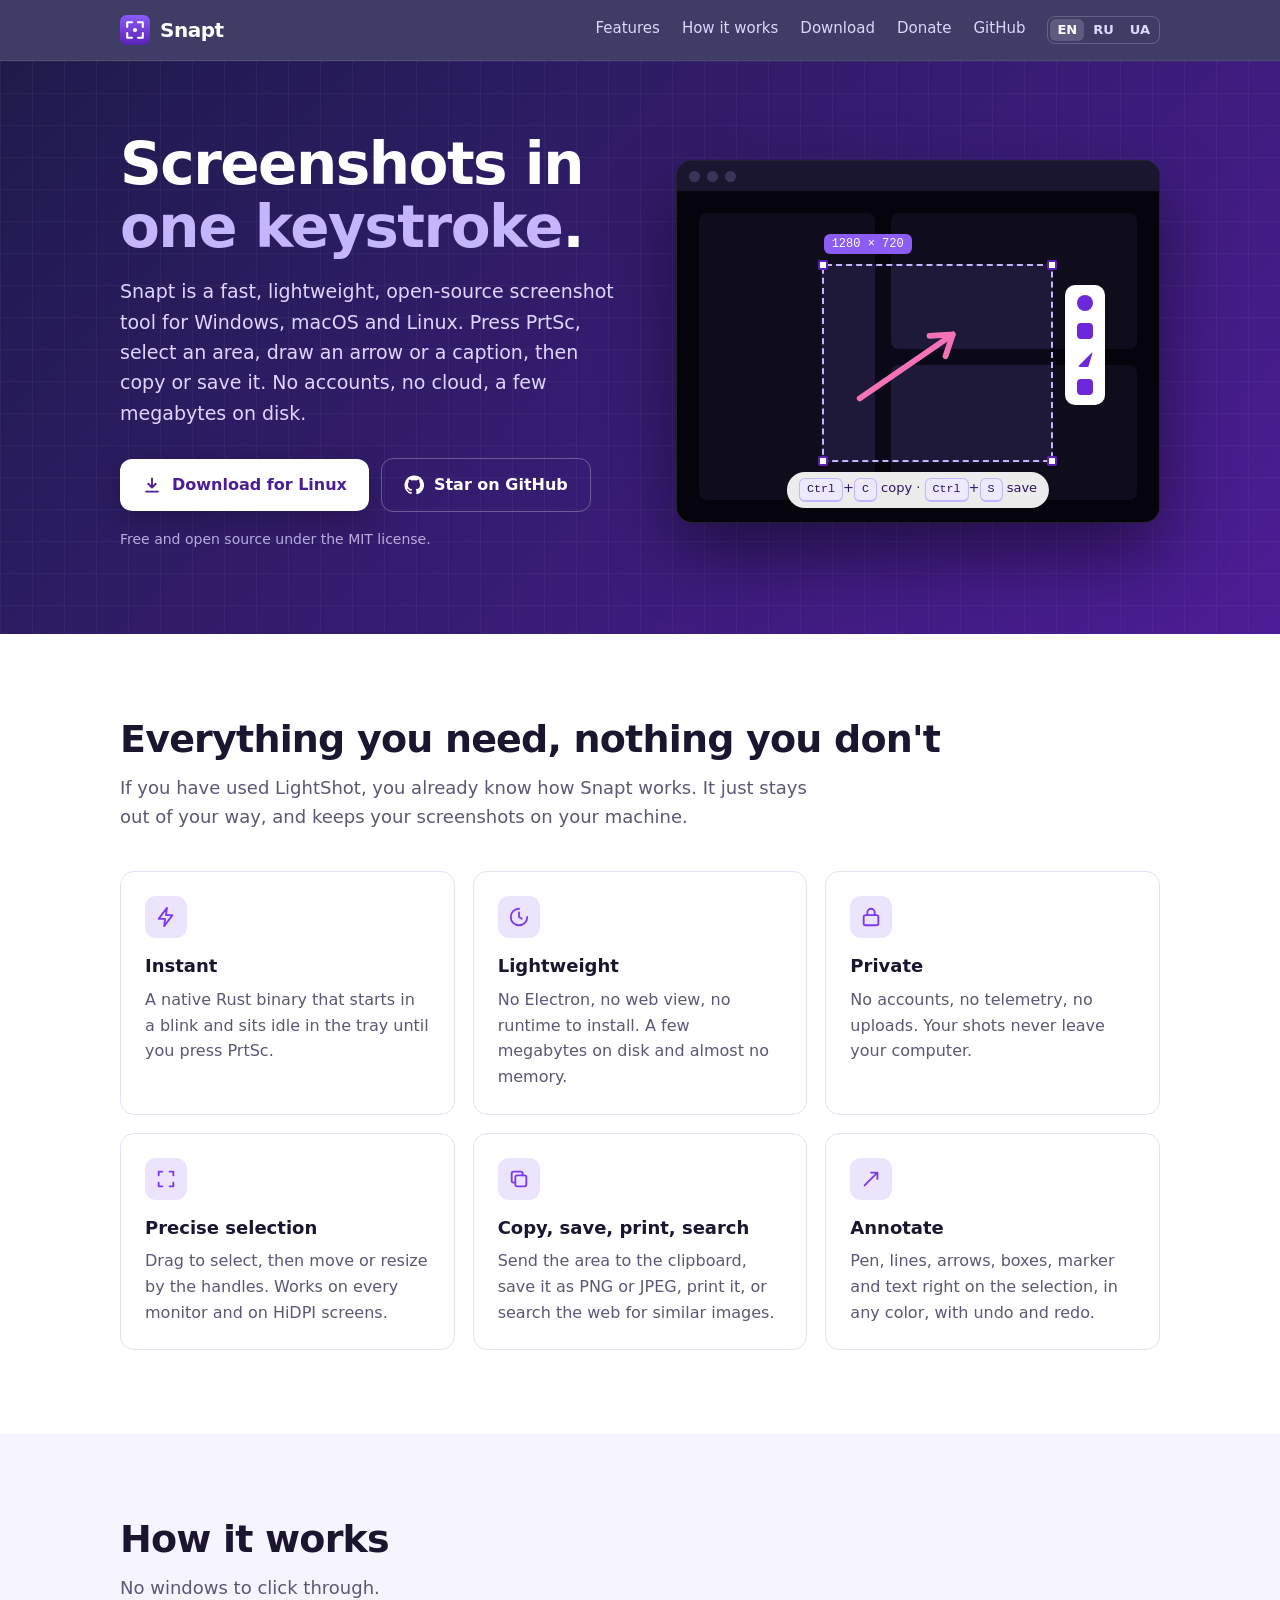
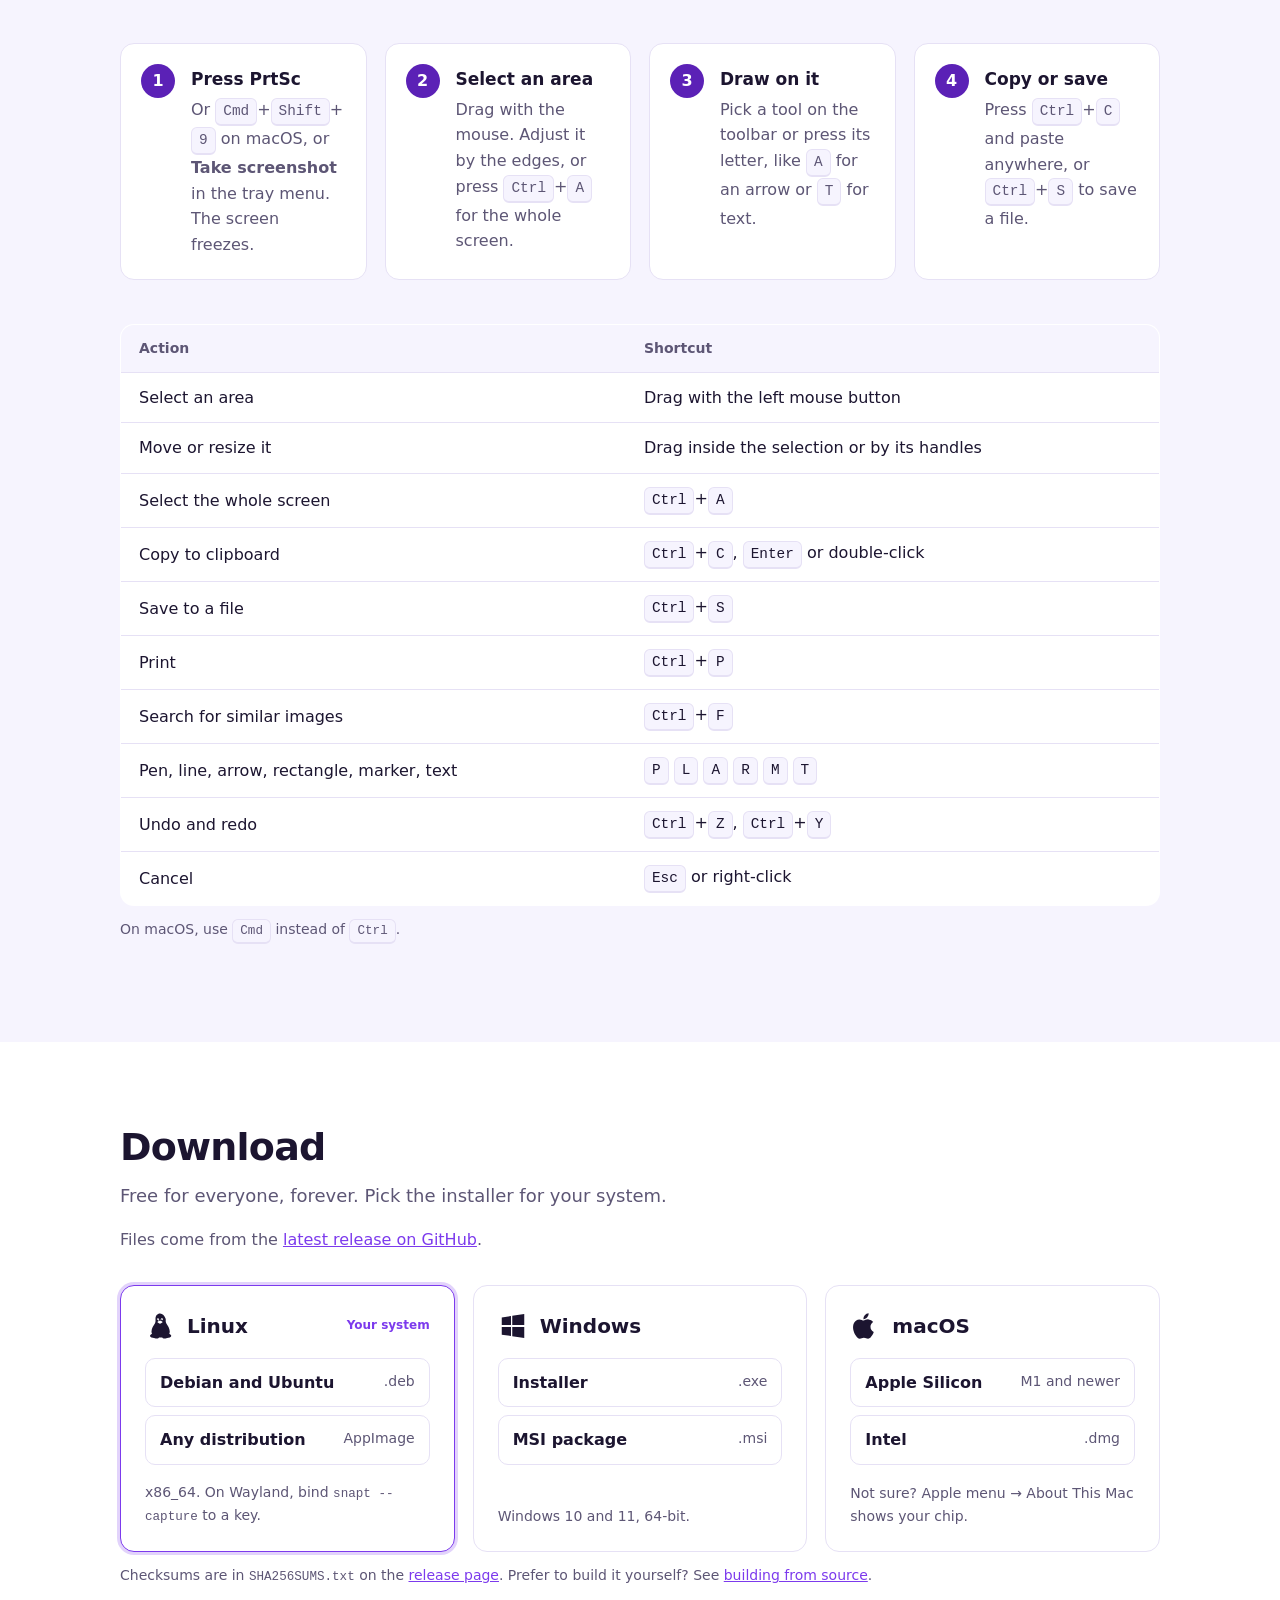
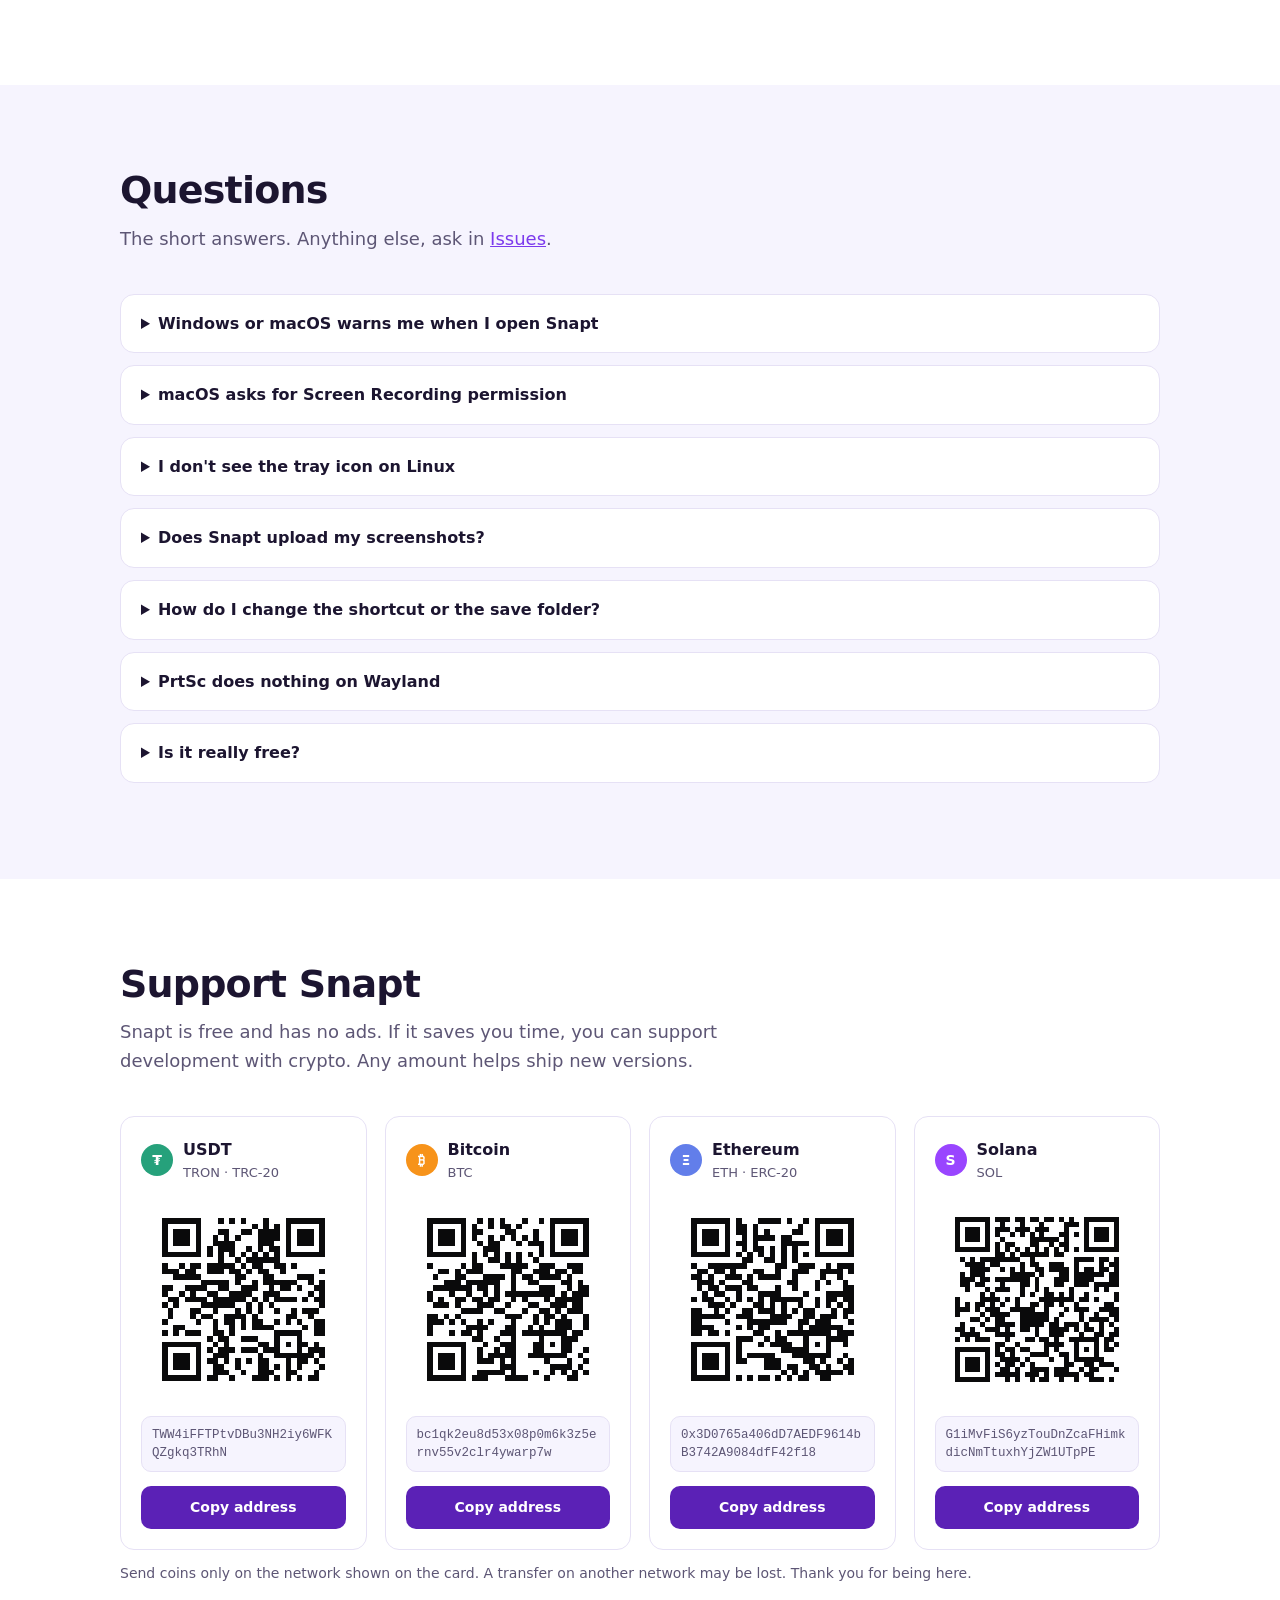
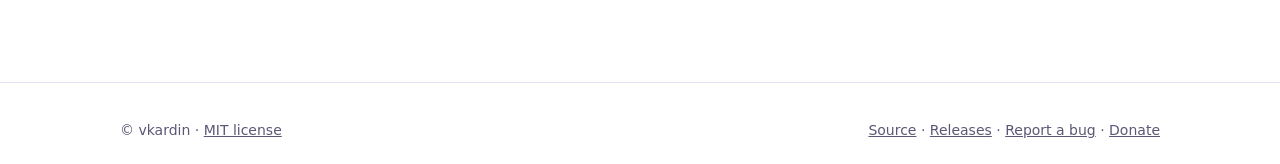
==== commit 77e07036: "Add crypto donations to the website, README and Sponsor button The same USDT, Bitcoin, Ethereum and " ====
--- a/site/index.html
+++ b/site/index.html
@@ -39,6 +39,7 @@
       <a class="opt" href="#features">Features</a>
       <a class="opt" href="#how">How it works</a>
       <a href="#download">Download</a>
+      <a class="opt" href="#donate">Donate</a>
       <a class="gh" href="https://github.com/vkardin/snapt">GitHub</a>
       <span class="langs"><a href="./" hreflang="en" aria-current="true">EN</a><a href="ru/" hreflang="ru">RU</a><a href="uk/" hreflang="uk">UA</a></span>
     </nav>
@@ -227,12 +228,20 @@
     </details>
   </div>
 </section>
+<section id="donate">
+  <div class="wrap">
+    <h2>Support Snapt</h2>
+    <p class="sub">Snapt is free and has no ads. If it saves you time, you can support development with crypto. Any amount helps ship new versions.</p>
+    <div class="wallets" id="wallets" data-qr="qr/"></div>
+    <p class="note">Send coins only on the network shown on the card. A transfer on another network may be lost. Thank you for being here.</p>
+  </div>
+</section>
 </main>
 
 <footer>
   <div class="wrap">
     <span>© vkardin · <a href="https://github.com/vkardin/snapt/blob/main/LICENSE">MIT license</a></span>
-    <span><a href="https://github.com/vkardin/snapt">Source</a> · <a href="https://github.com/vkardin/snapt/releases">Releases</a> · <a href="https://github.com/vkardin/snapt/issues">Report a bug</a></span>
+    <span><a href="https://github.com/vkardin/snapt">Source</a> · <a href="https://github.com/vkardin/snapt/releases">Releases</a> · <a href="https://github.com/vkardin/snapt/issues">Report a bug</a> · <a href="#donate">Donate</a></span>
   </div>
 </footer>
 
--- a/site/style.css
+++ b/site/style.css
@@ -161,6 +161,23 @@
 summary { cursor: pointer; font-weight: 600; padding: 16px 0; }
 details p { margin: 0 0 16px; color: var(--muted); }
 
+/* Donations */
+.wallets { display: grid; grid-template-columns: repeat(4, 1fr); gap: 18px; margin-bottom: 8px; }
+@media (max-width: 960px) { .wallets { grid-template-columns: repeat(2, 1fr); } }
+@media (max-width: 520px) { .wallets { grid-template-columns: 1fr; } }
+.wallet { display: flex; flex-direction: column; gap: 14px; padding: 20px; }
+.coin { display: flex; align-items: center; gap: 10px; }
+.coin i { width: 32px; height: 32px; border-radius: 50%; display: grid; place-items: center; font-style: normal; font-weight: 700; font-size: 14px; color: #fff; flex: none; }
+.coin b { display: block; font-size: 16px; }
+.coin small { display: block; color: var(--muted); font-size: 13px; }
+.qr { background: #fff; border-radius: 12px; padding: 10px; }
+.qr img { display: block; width: 100%; height: auto; image-rendering: pixelated; }
+@media (max-width: 520px) { .qr { max-width: 240px; width: 100%; margin: 0 auto; } }
+.addr { font: 12.5px/1.45 ui-monospace, SFMono-Regular, Menlo, Consolas, monospace; color: var(--muted); word-break: break-all; background: var(--bg-soft); border: 1px solid var(--line); border-radius: 10px; padding: 9px 10px; user-select: all; }
+.copy { margin-top: auto; width: 100%; padding: 10px; border: 0; border-radius: 10px; background: var(--brand-strong); color: #fff; font: inherit; font-weight: 600; font-size: 14px; cursor: pointer; }
+.copy:hover { background: var(--brand); }
+.copy.done { background: #16a34a; }
+
 footer { padding: 36px 0; border-top: 1px solid var(--line); color: var(--muted); font-size: 14px; }
 footer .wrap { display: flex; flex-wrap: wrap; gap: 16px; justify-content: space-between; }
 footer a { color: var(--muted); }
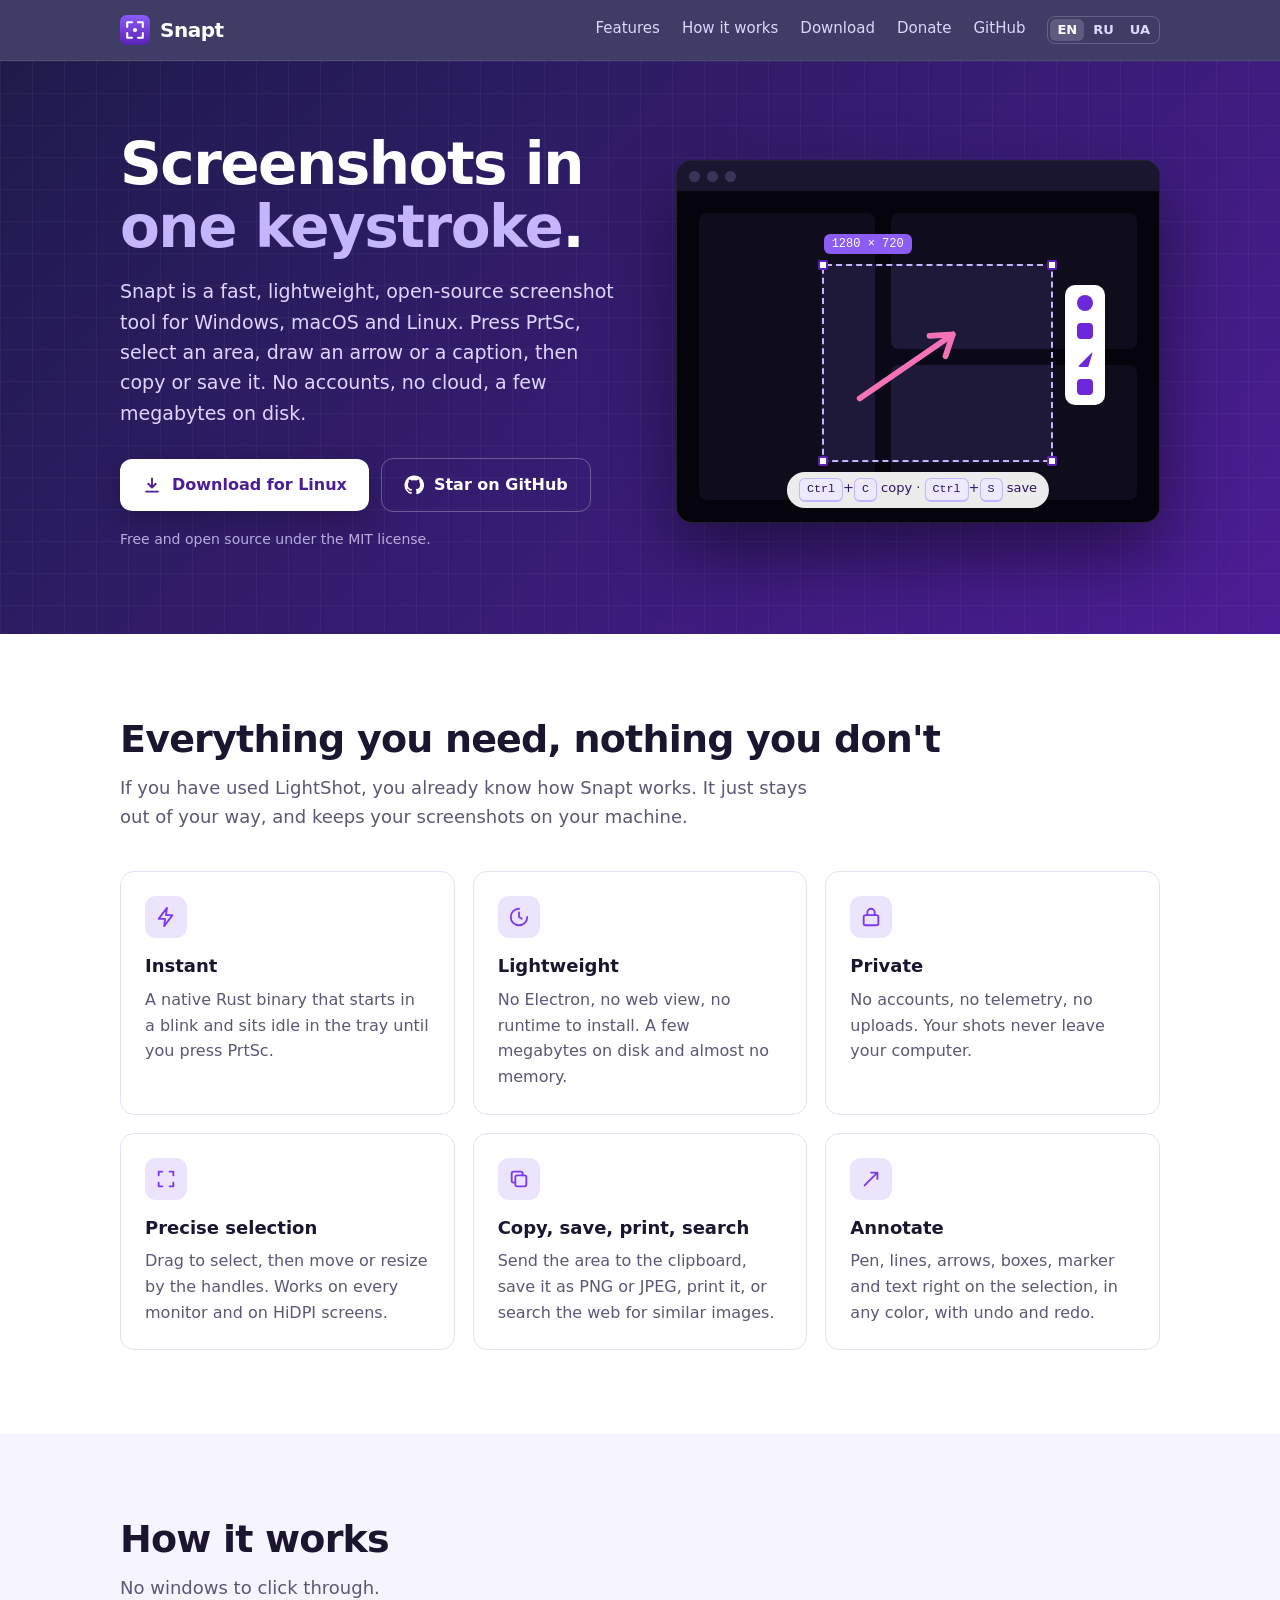
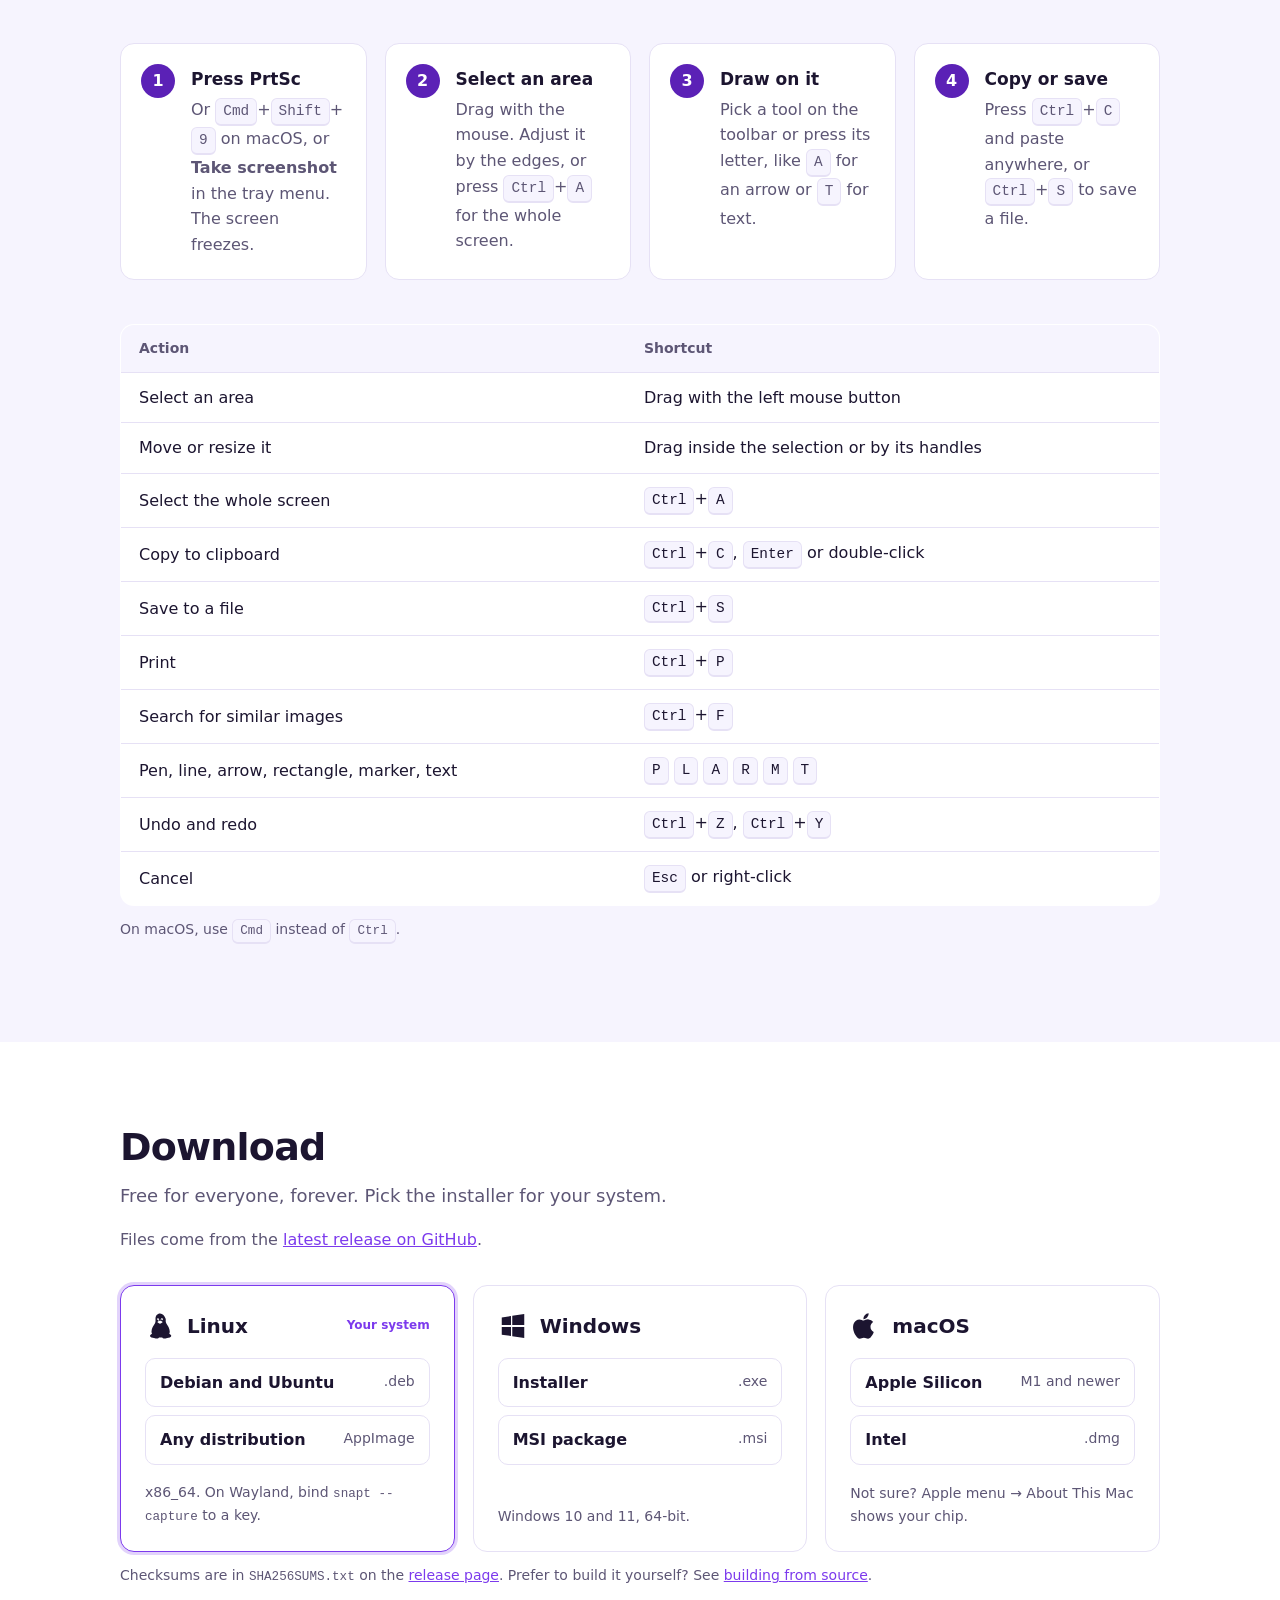
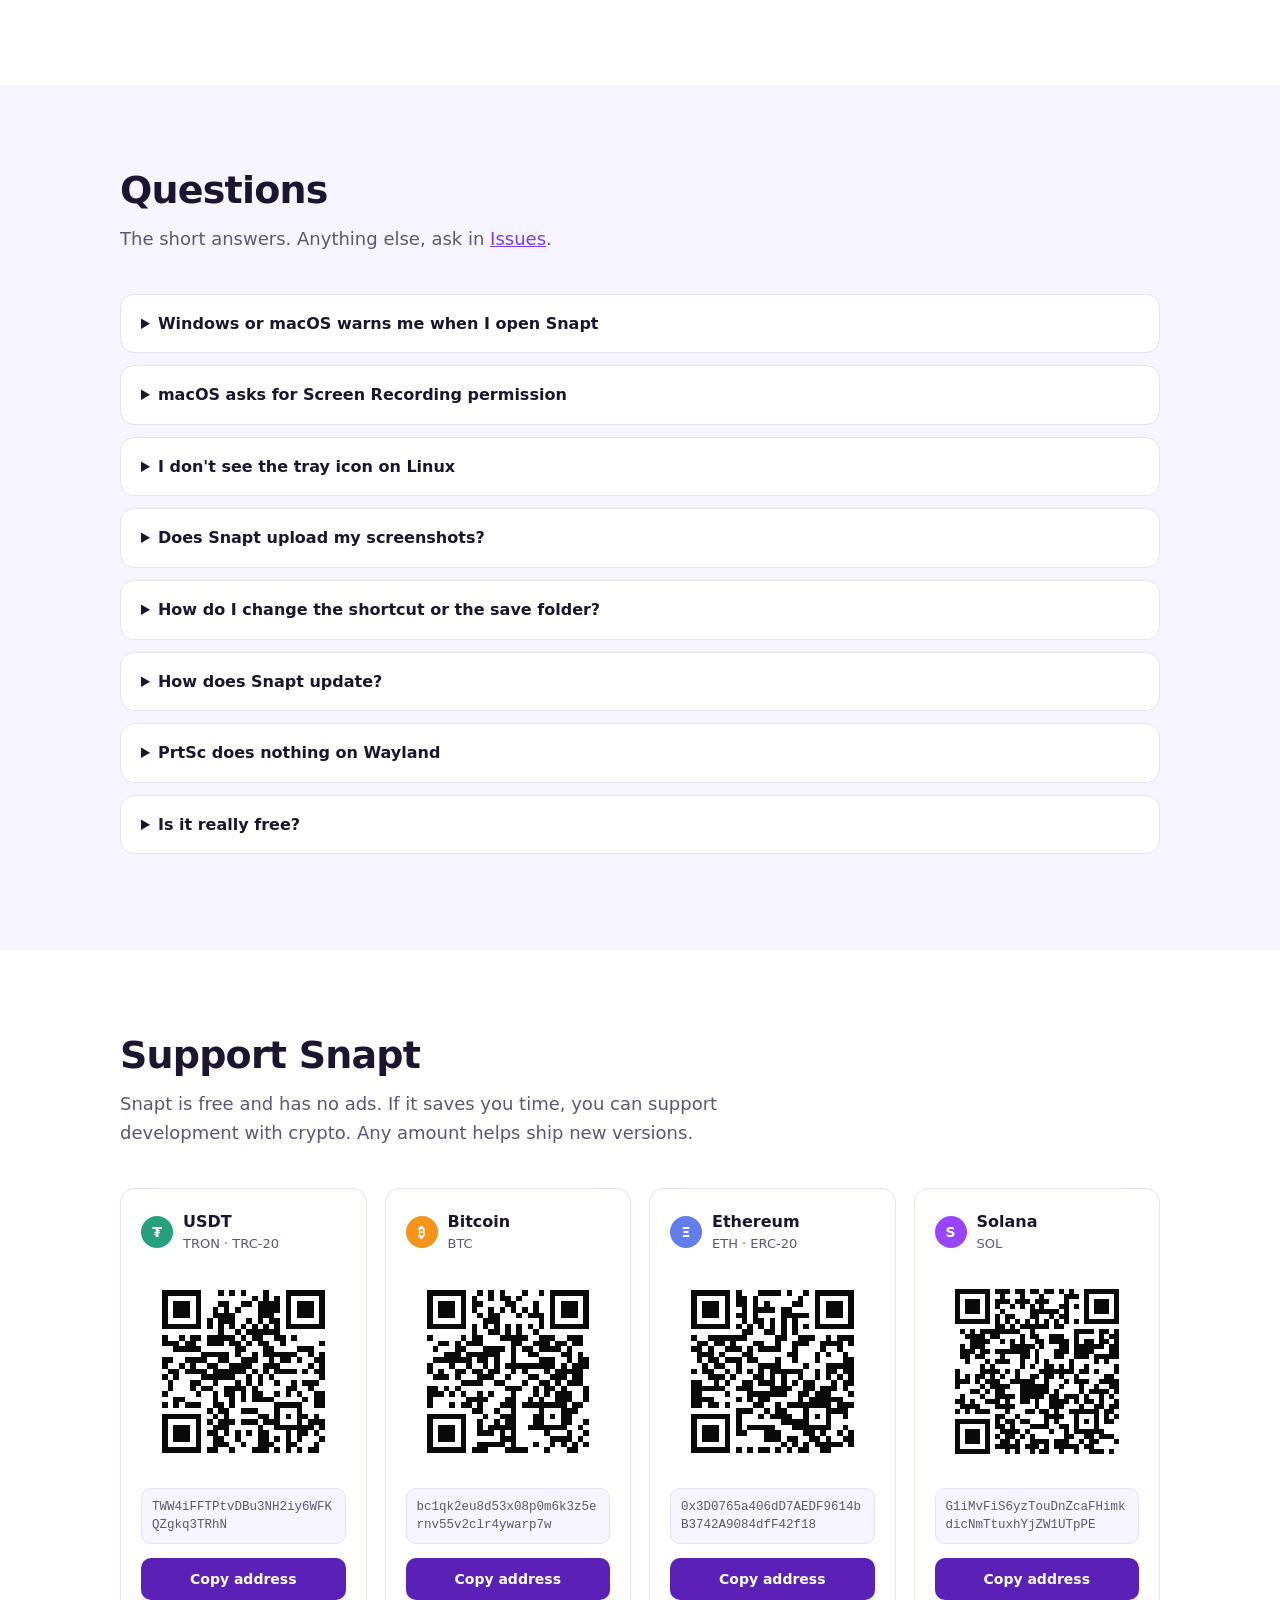
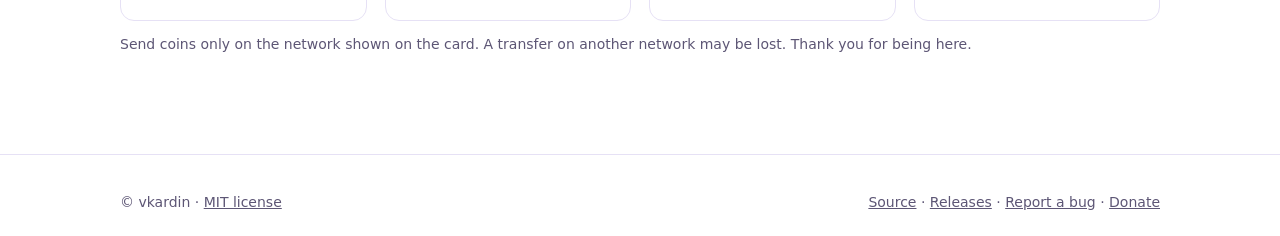
==== commit af5d084c: "Describe the 1.1.0 settings window and updates on the website The privacy answer no longer says Snap" ====
--- a/site/index.html
+++ b/site/index.html
@@ -212,11 +212,15 @@
     </details>
     <details>
       <summary>Does Snapt upload my screenshots?</summary>
-      <p>No. Snapt has no servers and makes no network requests. Everything stays on your computer.</p>
+      <p>No. Snapt has no servers of its own and never sends your screenshots anywhere. The only thing it asks the internet is GitHub, once a day, whether a new version is out, and you can turn that off in the settings.</p>
     </details>
     <details>
       <summary>How do I change the shortcut or the save folder?</summary>
-      <p>Open <b>Settings</b> in the tray menu (menu bar on macOS). There you can change the shortcut, the folder and the format (PNG or JPEG), save without asking, and start Snapt with the system.</p>
+      <p>Open <b>Settings</b> in the tray menu (menu bar on macOS), or run <code>snapt --settings</code>. In the settings window you can switch the language, record a new shortcut, pick the folder and format (PNG or JPEG), save without asking, start Snapt with the system, and let it replace the system screenshot tool on PrtSc.</p>
+    </details>
+    <details>
+      <summary>How does Snapt update?</summary>
+      <p>It checks GitHub Releases once a day and offers <b>Update</b> in the tray. The Windows installer, the macOS app and the AppImage update themselves; for the <code>.deb</code>, the download page opens. You can turn the check off in the settings.</p>
     </details>
     <details>
       <summary>PrtSc does nothing on Wayland</summary>
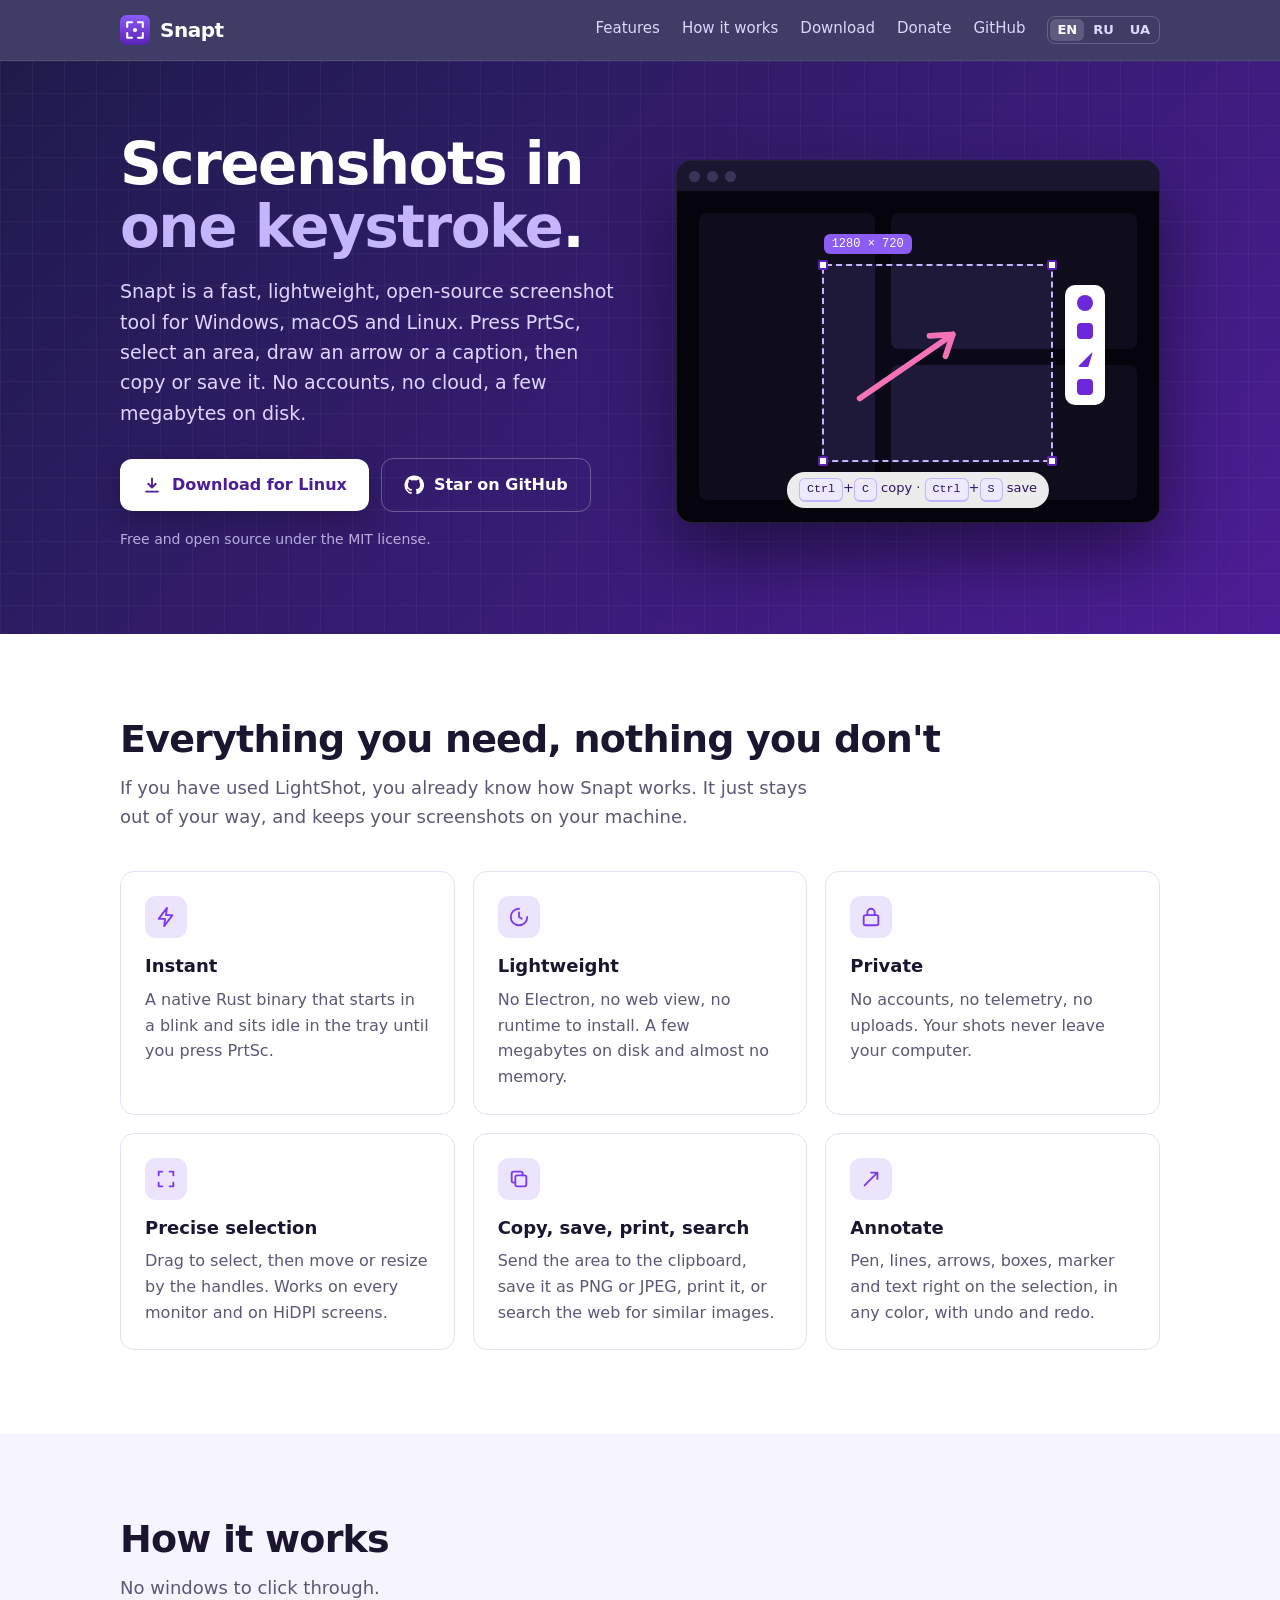
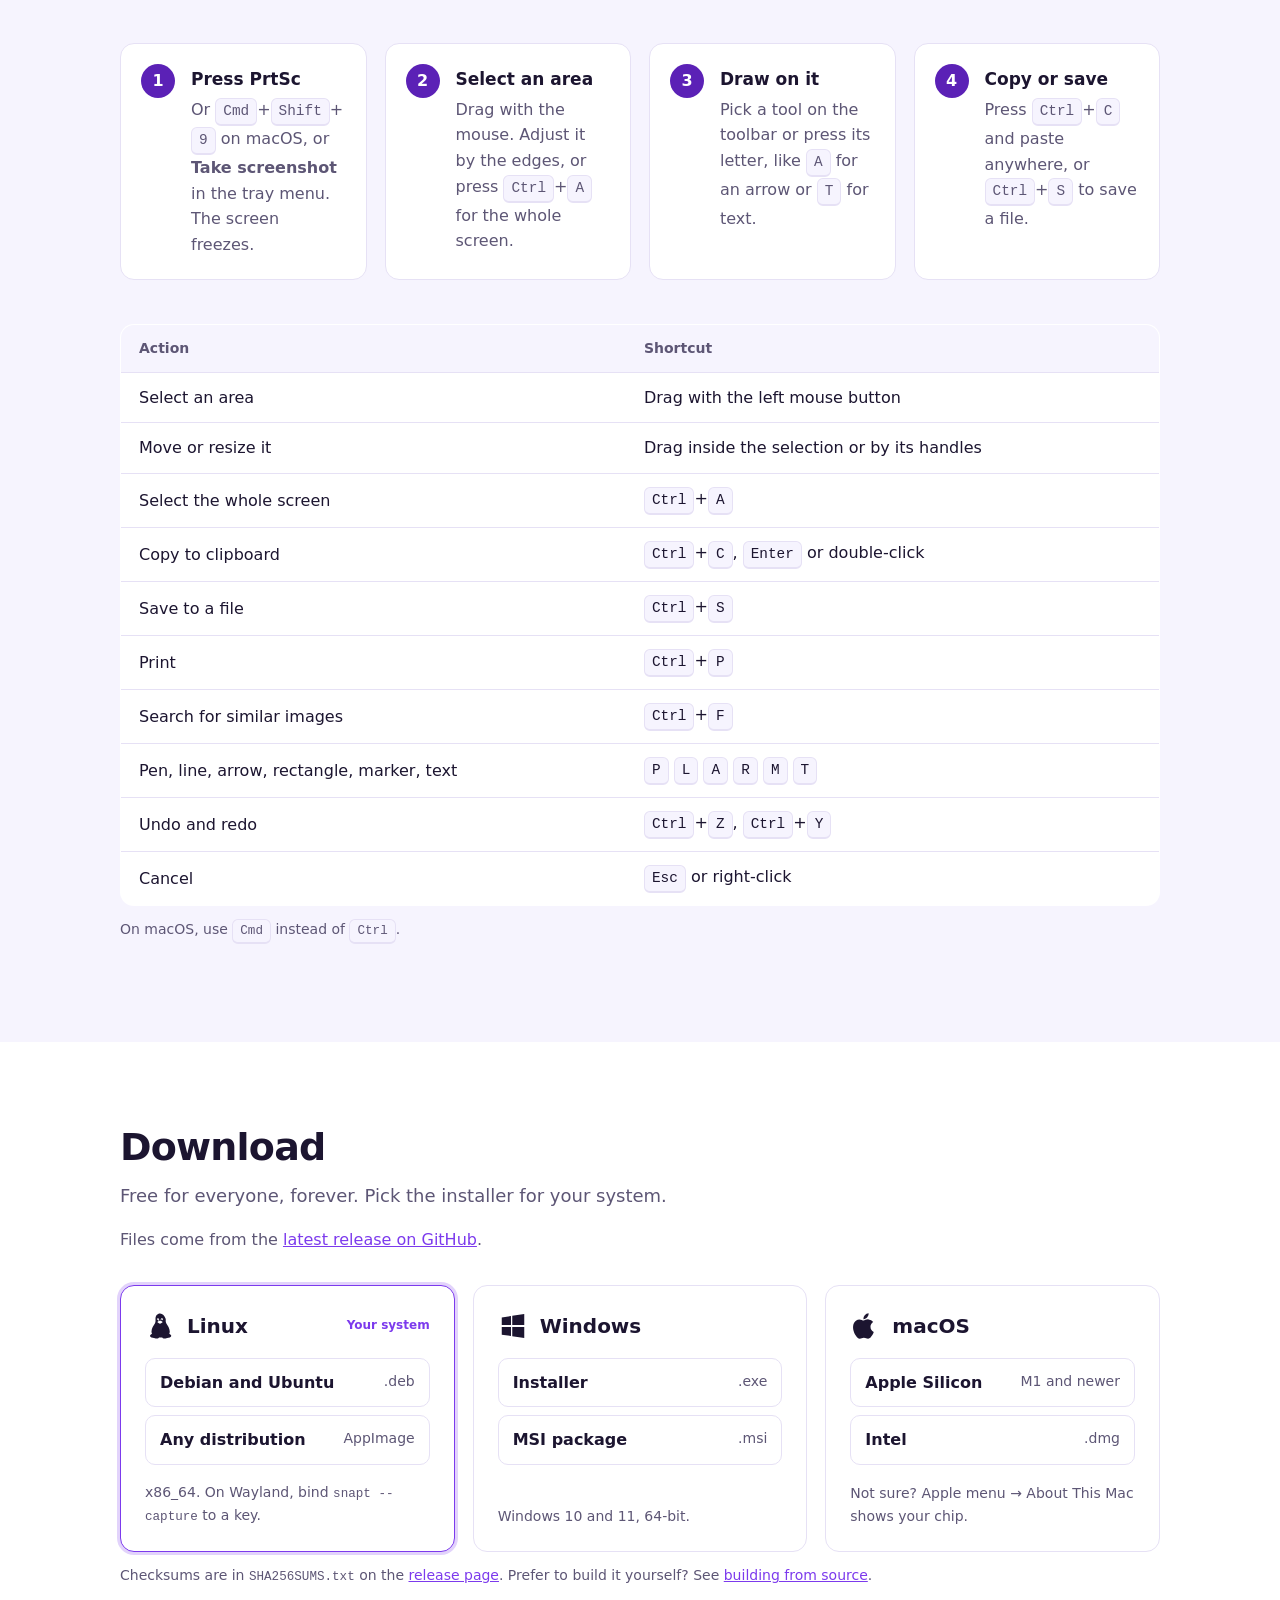
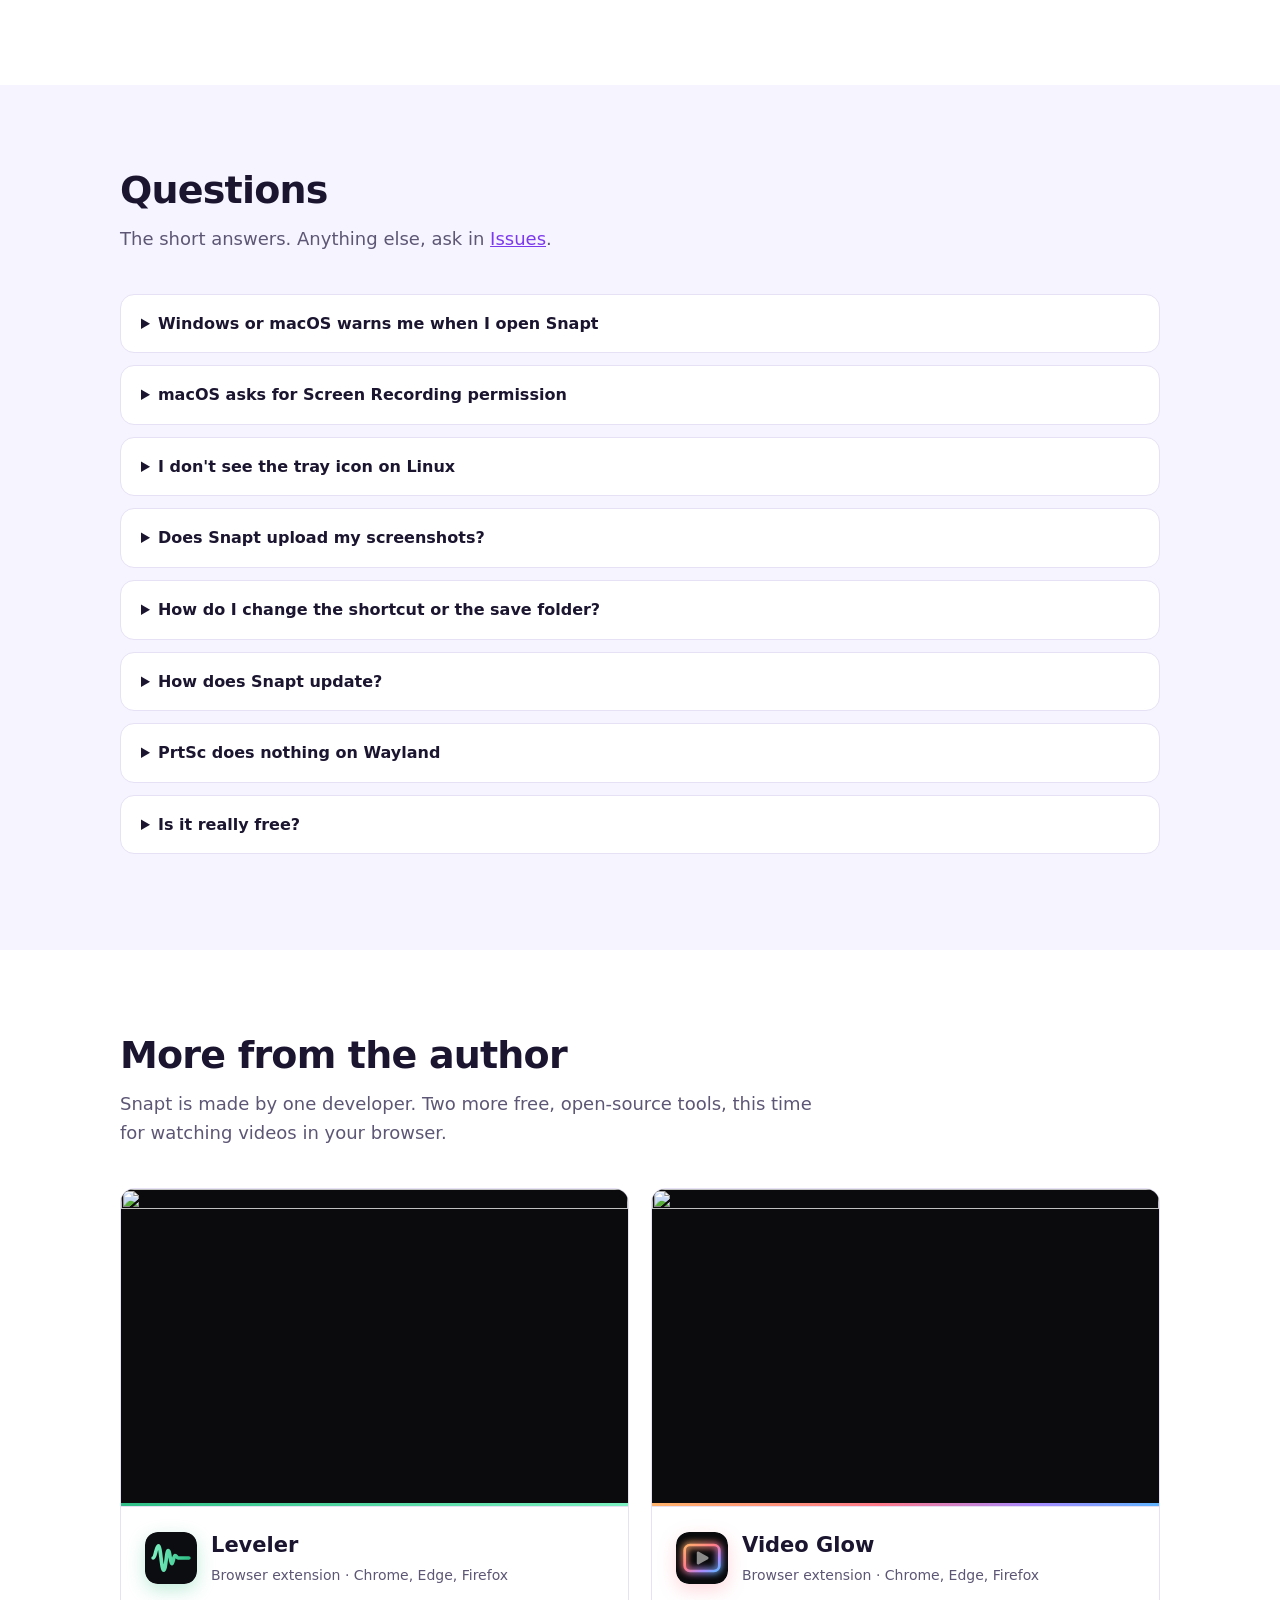
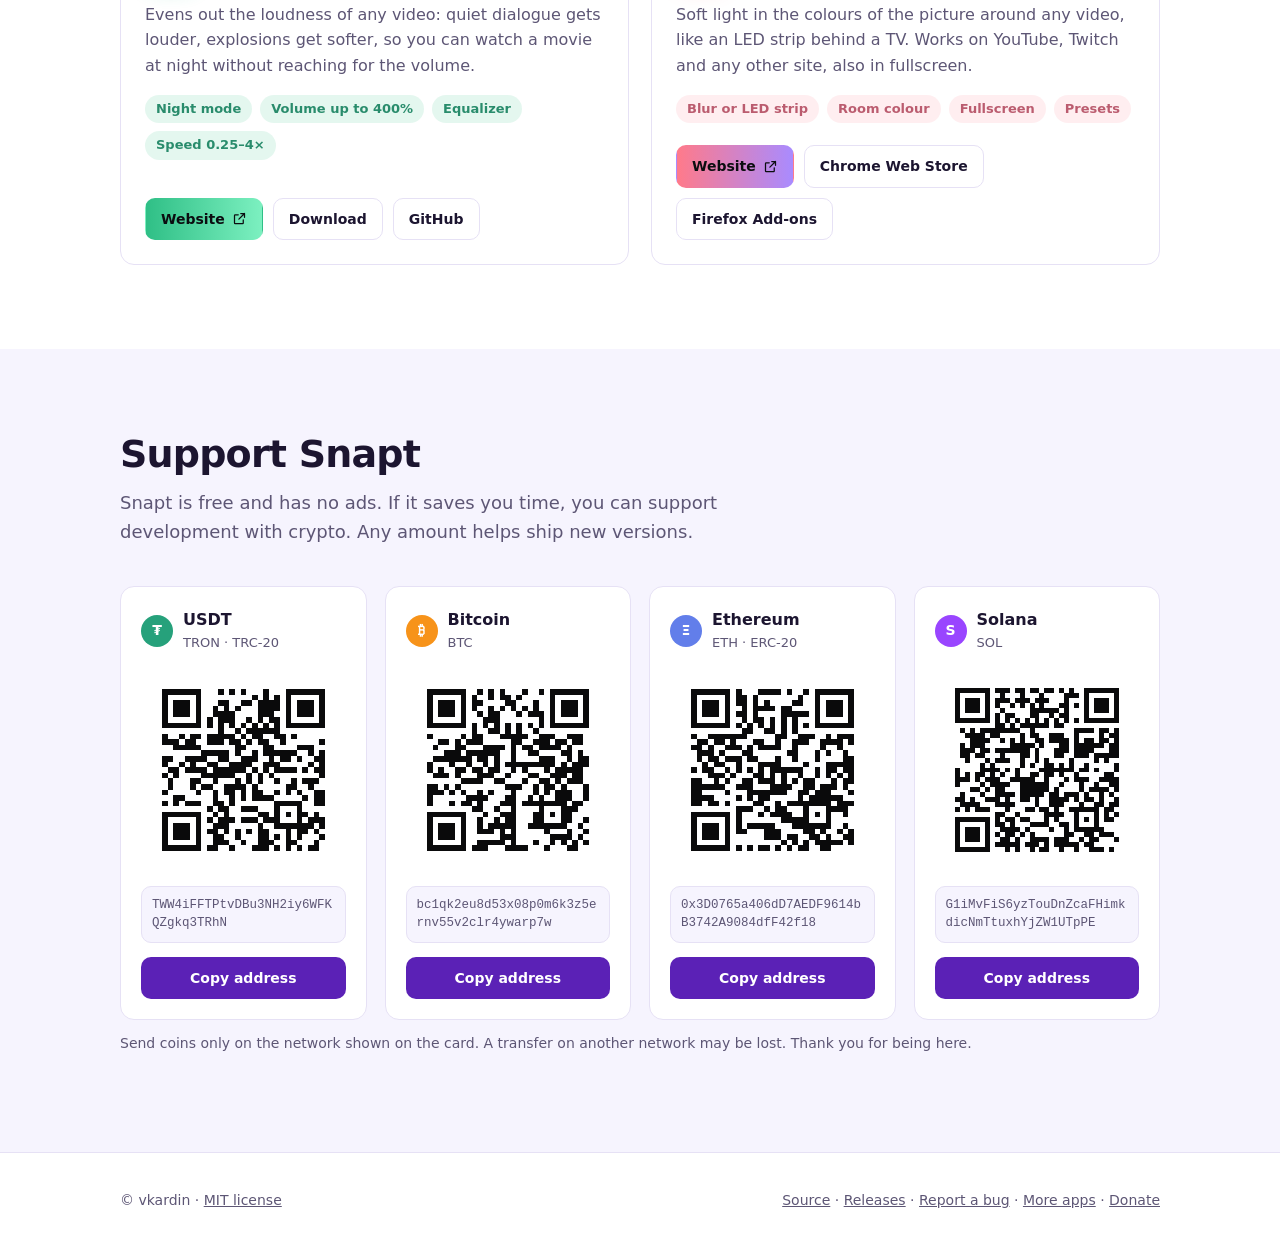
==== commit f7e18e57: "Site: add a More from the author section with Leveler and Video Glow Two cards with the store screen" ====
--- a/site/index.html
+++ b/site/index.html
@@ -232,7 +232,41 @@
     </details>
   </div>
 </section>
-<section id="donate">
+<section id="more">
+  <div class="wrap">
+    <h2>More from the author</h2>
+    <p class="sub">Snapt is made by one developer. Two more free, open-source tools, this time for watching videos in your browser.</p>
+    <div class="apps">
+      <article class="card app app-leveler">
+        <a class="shot" href="https://vkardin.github.io/leveler/" tabindex="-1" aria-hidden="true"><img src="https://vkardin.github.io/leveler/img/presets-en.png" alt="" width="1280" height="800" loading="lazy"></a>
+        <div class="app-body">
+          <header><img src="apps/leveler.svg" alt="" width="52" height="52"><div><h3>Leveler</h3><span>Browser extension · Chrome, Edge, Firefox</span></div></header>
+          <p>Evens out the loudness of any video: quiet dialogue gets louder, explosions get softer, so you can watch a movie at night without reaching for the volume.</p>
+          <ul class="chips"><li>Night mode</li><li>Volume up to 400%</li><li>Equalizer</li><li>Speed 0.25–4×</li></ul>
+          <div class="app-links">
+          <a class="btn-app primary" href="https://vkardin.github.io/leveler/">Website <svg viewBox="0 0 24 24" fill="none" stroke="currentColor" stroke-width="2" stroke-linecap="round" stroke-linejoin="round"><path d="M14 4h6v6M20 4l-9 9M18 14v5a1 1 0 0 1-1 1H5a1 1 0 0 1-1-1V7a1 1 0 0 1 1-1h5"/></svg></a>
+          <a class="btn-app" href="https://github.com/vkardin/leveler/releases">Download</a>
+          <a class="btn-app" href="https://github.com/vkardin/leveler">GitHub</a>
+          </div>
+        </div>
+      </article>
+      <article class="card app app-video-glow">
+        <a class="shot" href="https://vkardin.github.io/video-glow/" tabindex="-1" aria-hidden="true"><img src="https://vkardin.github.io/video-glow/img/glow-en.webp" alt="" width="1280" height="800" loading="lazy"></a>
+        <div class="app-body">
+          <header><img src="apps/video-glow.svg" alt="" width="52" height="52"><div><h3>Video Glow</h3><span>Browser extension · Chrome, Edge, Firefox</span></div></header>
+          <p>Soft light in the colours of the picture around any video, like an LED strip behind a TV. Works on YouTube, Twitch and any other site, also in fullscreen.</p>
+          <ul class="chips"><li>Blur or LED strip</li><li>Room colour</li><li>Fullscreen</li><li>Presets</li></ul>
+          <div class="app-links">
+          <a class="btn-app primary" href="https://vkardin.github.io/video-glow/">Website <svg viewBox="0 0 24 24" fill="none" stroke="currentColor" stroke-width="2" stroke-linecap="round" stroke-linejoin="round"><path d="M14 4h6v6M20 4l-9 9M18 14v5a1 1 0 0 1-1 1H5a1 1 0 0 1-1-1V7a1 1 0 0 1 1-1h5"/></svg></a>
+          <a class="btn-app" href="https://chromewebstore.google.com/detail/bjgbalkabocifimhnhbcnomeknpbhkea">Chrome Web Store</a>
+          <a class="btn-app" href="https://addons.mozilla.org/firefox/addon/video-glow/">Firefox Add-ons</a>
+          </div>
+        </div>
+      </article>
+    </div>
+  </div>
+</section>
+<section id="donate" class="soft">
   <div class="wrap">
     <h2>Support Snapt</h2>
     <p class="sub">Snapt is free and has no ads. If it saves you time, you can support development with crypto. Any amount helps ship new versions.</p>
@@ -245,7 +279,7 @@
 <footer>
   <div class="wrap">
     <span>© vkardin · <a href="https://github.com/vkardin/snapt/blob/main/LICENSE">MIT license</a></span>
-    <span><a href="https://github.com/vkardin/snapt">Source</a> · <a href="https://github.com/vkardin/snapt/releases">Releases</a> · <a href="https://github.com/vkardin/snapt/issues">Report a bug</a> · <a href="#donate">Donate</a></span>
+    <span><a href="https://github.com/vkardin/snapt">Source</a> · <a href="https://github.com/vkardin/snapt/releases">Releases</a> · <a href="https://github.com/vkardin/snapt/issues">Report a bug</a> · <a href="#more">More apps</a> · <a href="#donate">Donate</a></span>
   </div>
 </footer>
 
--- a/site/style.css
+++ b/site/style.css
@@ -181,3 +181,29 @@
 footer { padding: 36px 0; border-top: 1px solid var(--line); color: var(--muted); font-size: 14px; }
 footer .wrap { display: flex; flex-wrap: wrap; gap: 16px; justify-content: space-between; }
 footer a { color: var(--muted); }
+
+/* More from the author */
+.apps { display: grid; grid-template-columns: repeat(2, 1fr); gap: 22px; }
+@media (max-width: 820px) { .apps { grid-template-columns: 1fr; } }
+.app { --a: #2fbf86; --b: #7cf0c0; padding: 0; overflow: hidden; display: flex; flex-direction: column; transition: transform .15s, box-shadow .15s, border-color .15s; }
+.app-video-glow { --a: #ff7a8a; --b: #a98bff; }
+.app:hover { transform: translateY(-3px); border-color: color-mix(in srgb, var(--a) 45%, var(--line)); box-shadow: 0 18px 44px color-mix(in srgb, var(--a) 18%, transparent); }
+.app .shot { display: block; position: relative; background: #0b0b0d; border-bottom: 1px solid var(--line); }
+.app .shot::after { content: ""; position: absolute; inset: auto 0 0; height: 3px; background: linear-gradient(90deg, var(--a), var(--b)); }
+.app-video-glow .shot::after { background: linear-gradient(90deg, #ffb36b, #ff7a8a 45%, #a98bff 75%, #5fb4ff); }
+.app .shot img { display: block; width: 100%; height: auto; aspect-ratio: 16 / 10; }
+.app-body { padding: 22px 24px 24px; display: flex; flex-direction: column; flex: 1; }
+.app header { display: flex; align-items: center; gap: 14px; }
+.app header img { width: 52px; height: 52px; border-radius: 13px; flex: none; box-shadow: 0 6px 18px color-mix(in srgb, var(--a) 30%, transparent); }
+.app header h3 { margin: 0; font-size: 21px; }
+.app header span { color: var(--muted); font-size: 14px; }
+.app p { margin: 14px 0 16px; }
+.chips { list-style: none; margin: 0 0 22px; padding: 0; display: flex; flex-wrap: wrap; gap: 8px; }
+.chips li { font-size: 13px; font-weight: 600; padding: 4px 11px; border-radius: 999px; background: color-mix(in srgb, var(--a) 13%, transparent); color: color-mix(in srgb, var(--a) 70%, var(--text)); }
+.app-links { margin-top: auto; display: flex; flex-wrap: wrap; gap: 10px; }
+.btn-app { display: inline-flex; align-items: center; gap: 7px; padding: 9px 15px; border-radius: 10px; border: 1px solid var(--line); color: var(--text); text-decoration: none; font-weight: 600; font-size: 14px; }
+.btn-app:hover { border-color: var(--a); }
+.btn-app svg { width: 15px; height: 15px; }
+.btn-app.primary { border-color: transparent; color: #0b0d10; background: linear-gradient(90deg, var(--a), var(--b)); }
+.btn-app.primary:hover { filter: brightness(1.06); }
+@media (prefers-reduced-motion: reduce) { .app { transition: none; } .app:hover { transform: none; } }
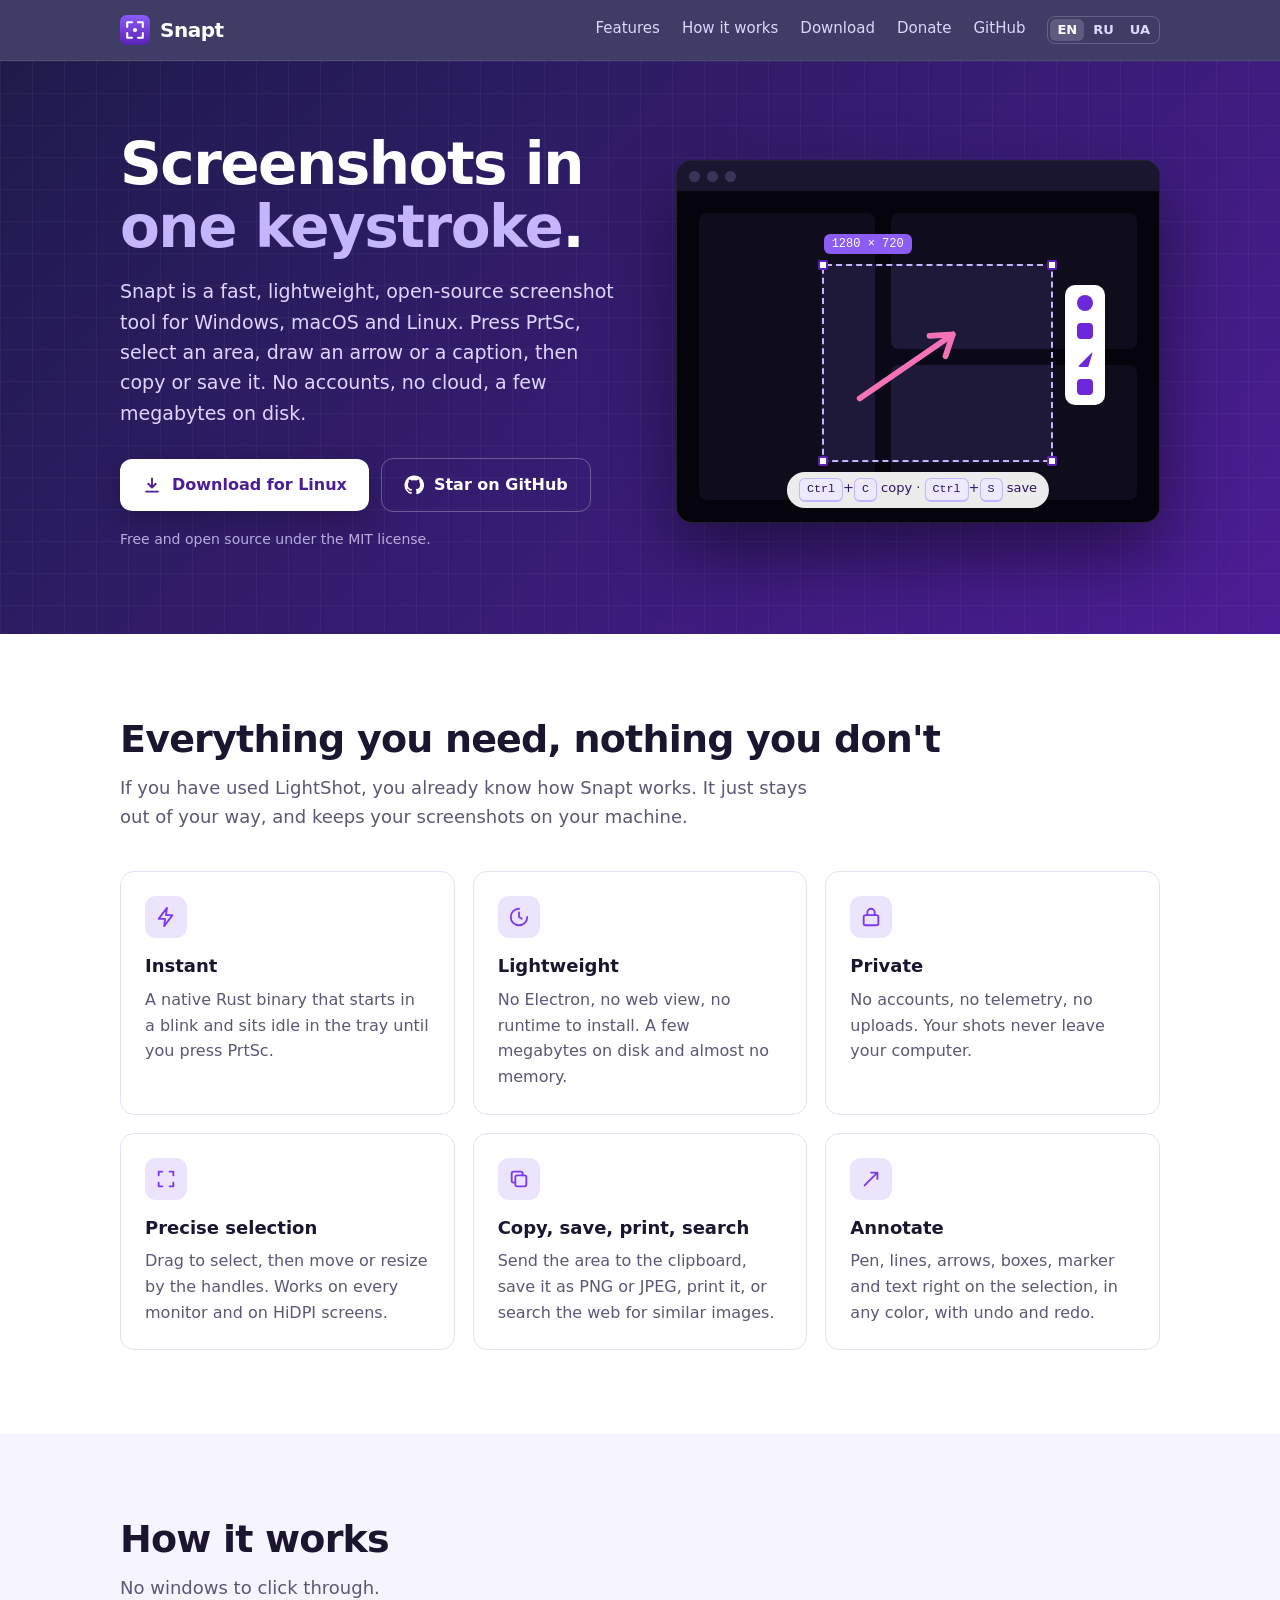
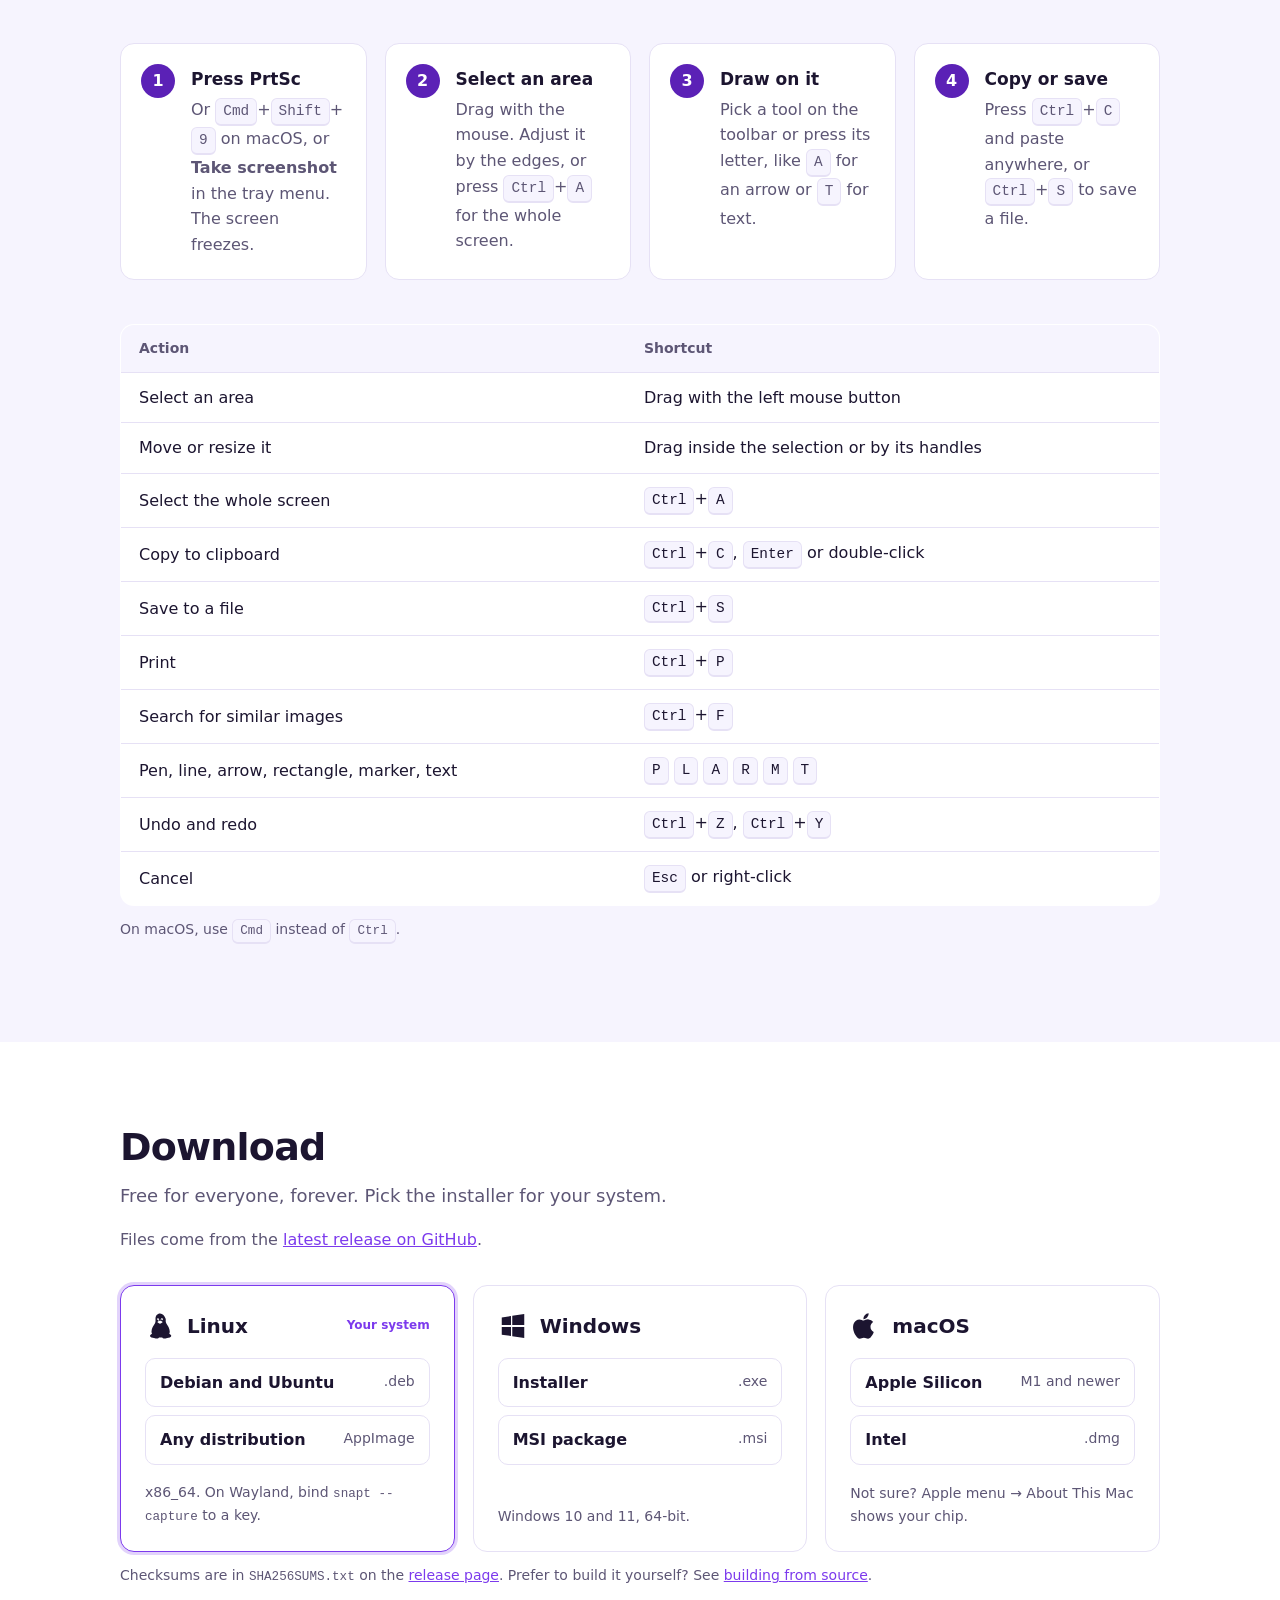
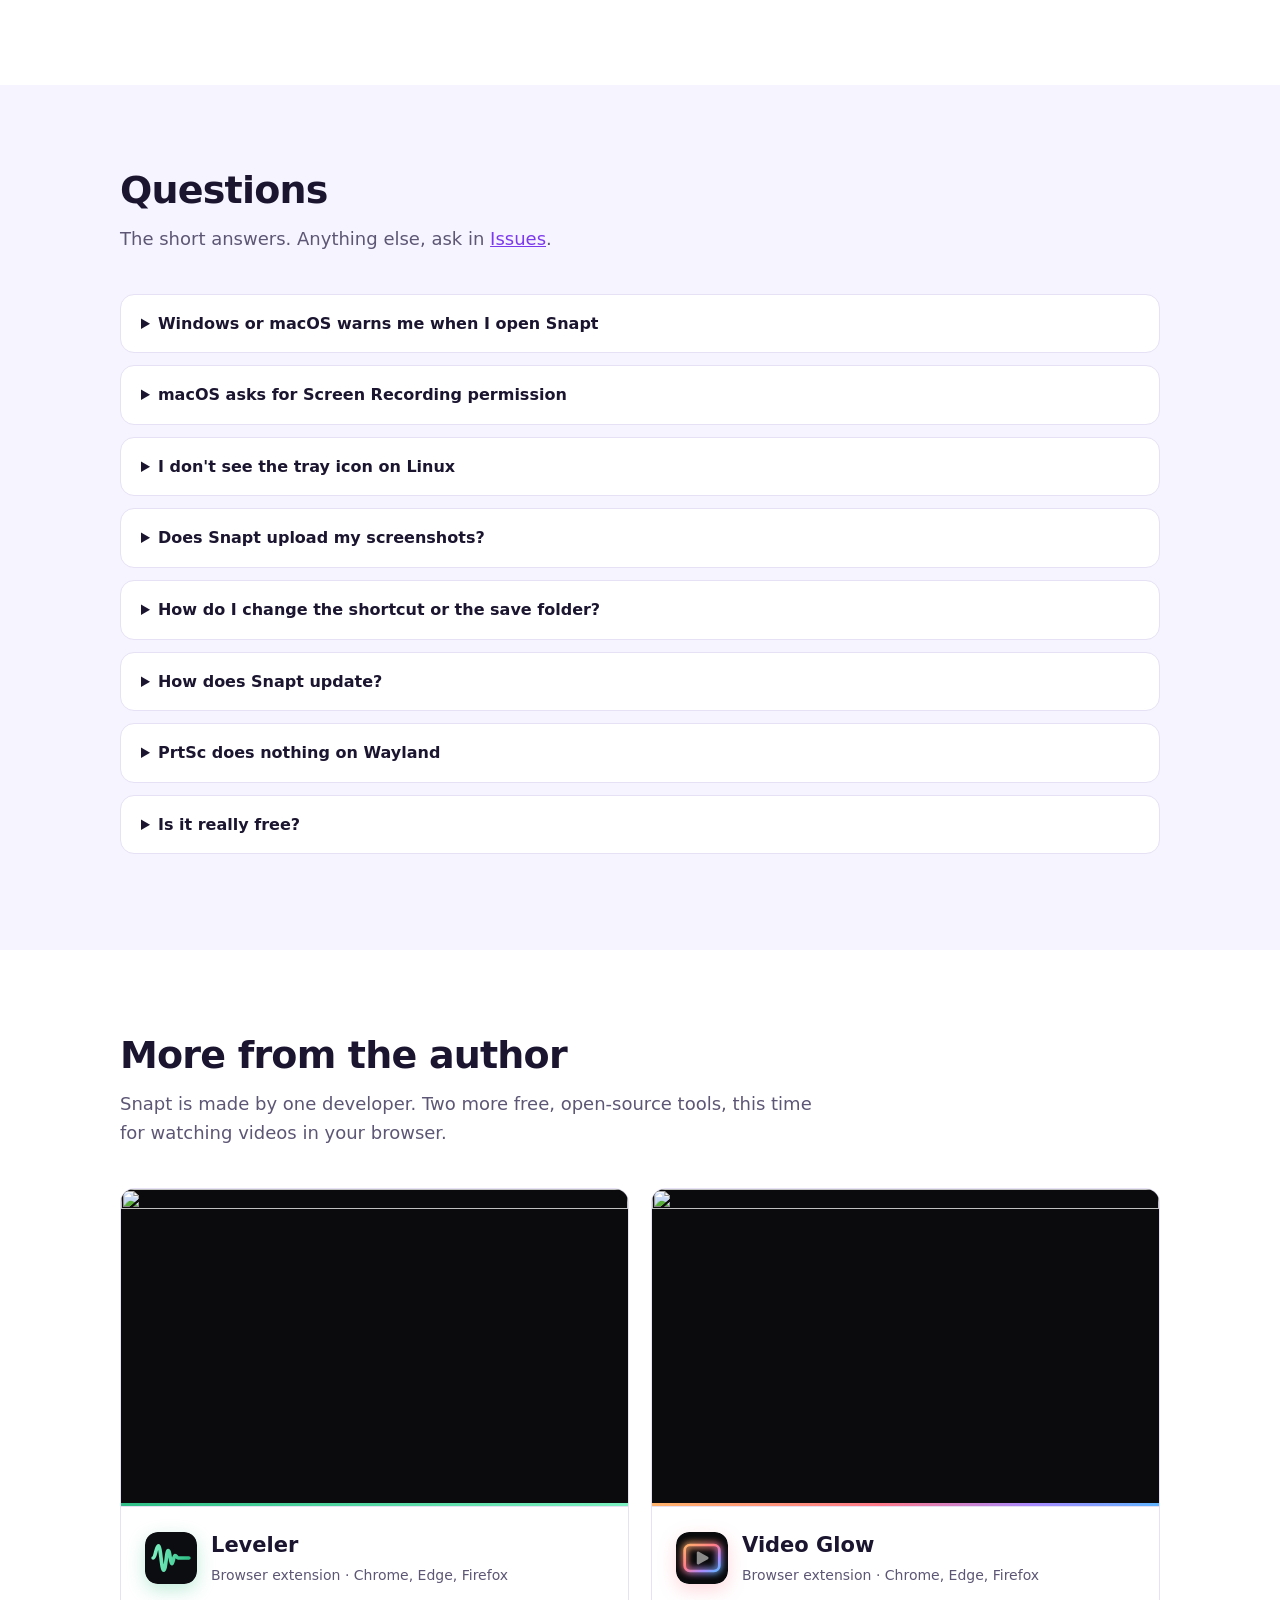
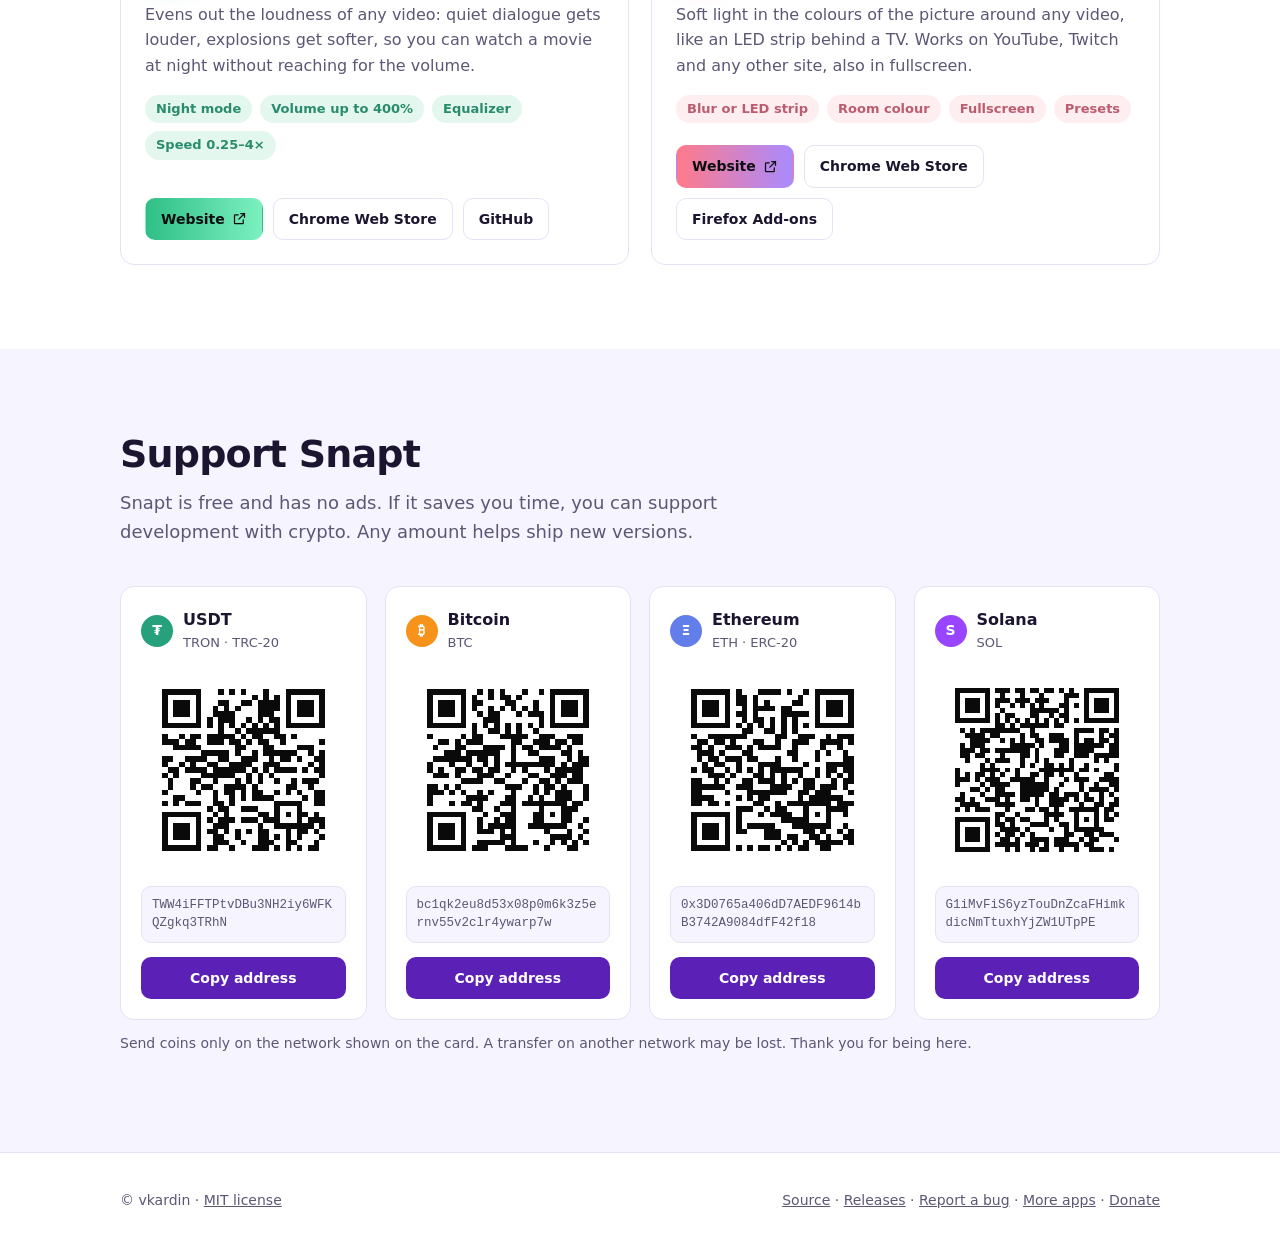
==== commit 6e20069c: "Link Leveler to the Chrome Web Store" ====
--- a/site/index.html
+++ b/site/index.html
@@ -245,7 +245,7 @@
           <ul class="chips"><li>Night mode</li><li>Volume up to 400%</li><li>Equalizer</li><li>Speed 0.25–4×</li></ul>
           <div class="app-links">
           <a class="btn-app primary" href="https://vkardin.github.io/leveler/">Website <svg viewBox="0 0 24 24" fill="none" stroke="currentColor" stroke-width="2" stroke-linecap="round" stroke-linejoin="round"><path d="M14 4h6v6M20 4l-9 9M18 14v5a1 1 0 0 1-1 1H5a1 1 0 0 1-1-1V7a1 1 0 0 1 1-1h5"/></svg></a>
-          <a class="btn-app" href="https://github.com/vkardin/leveler/releases">Download</a>
+          <a class="btn-app" href="https://chromewebstore.google.com/detail/phbjpipnbhffcegccfbbfabbhmgaelko">Chrome Web Store</a>
           <a class="btn-app" href="https://github.com/vkardin/leveler">GitHub</a>
           </div>
         </div>
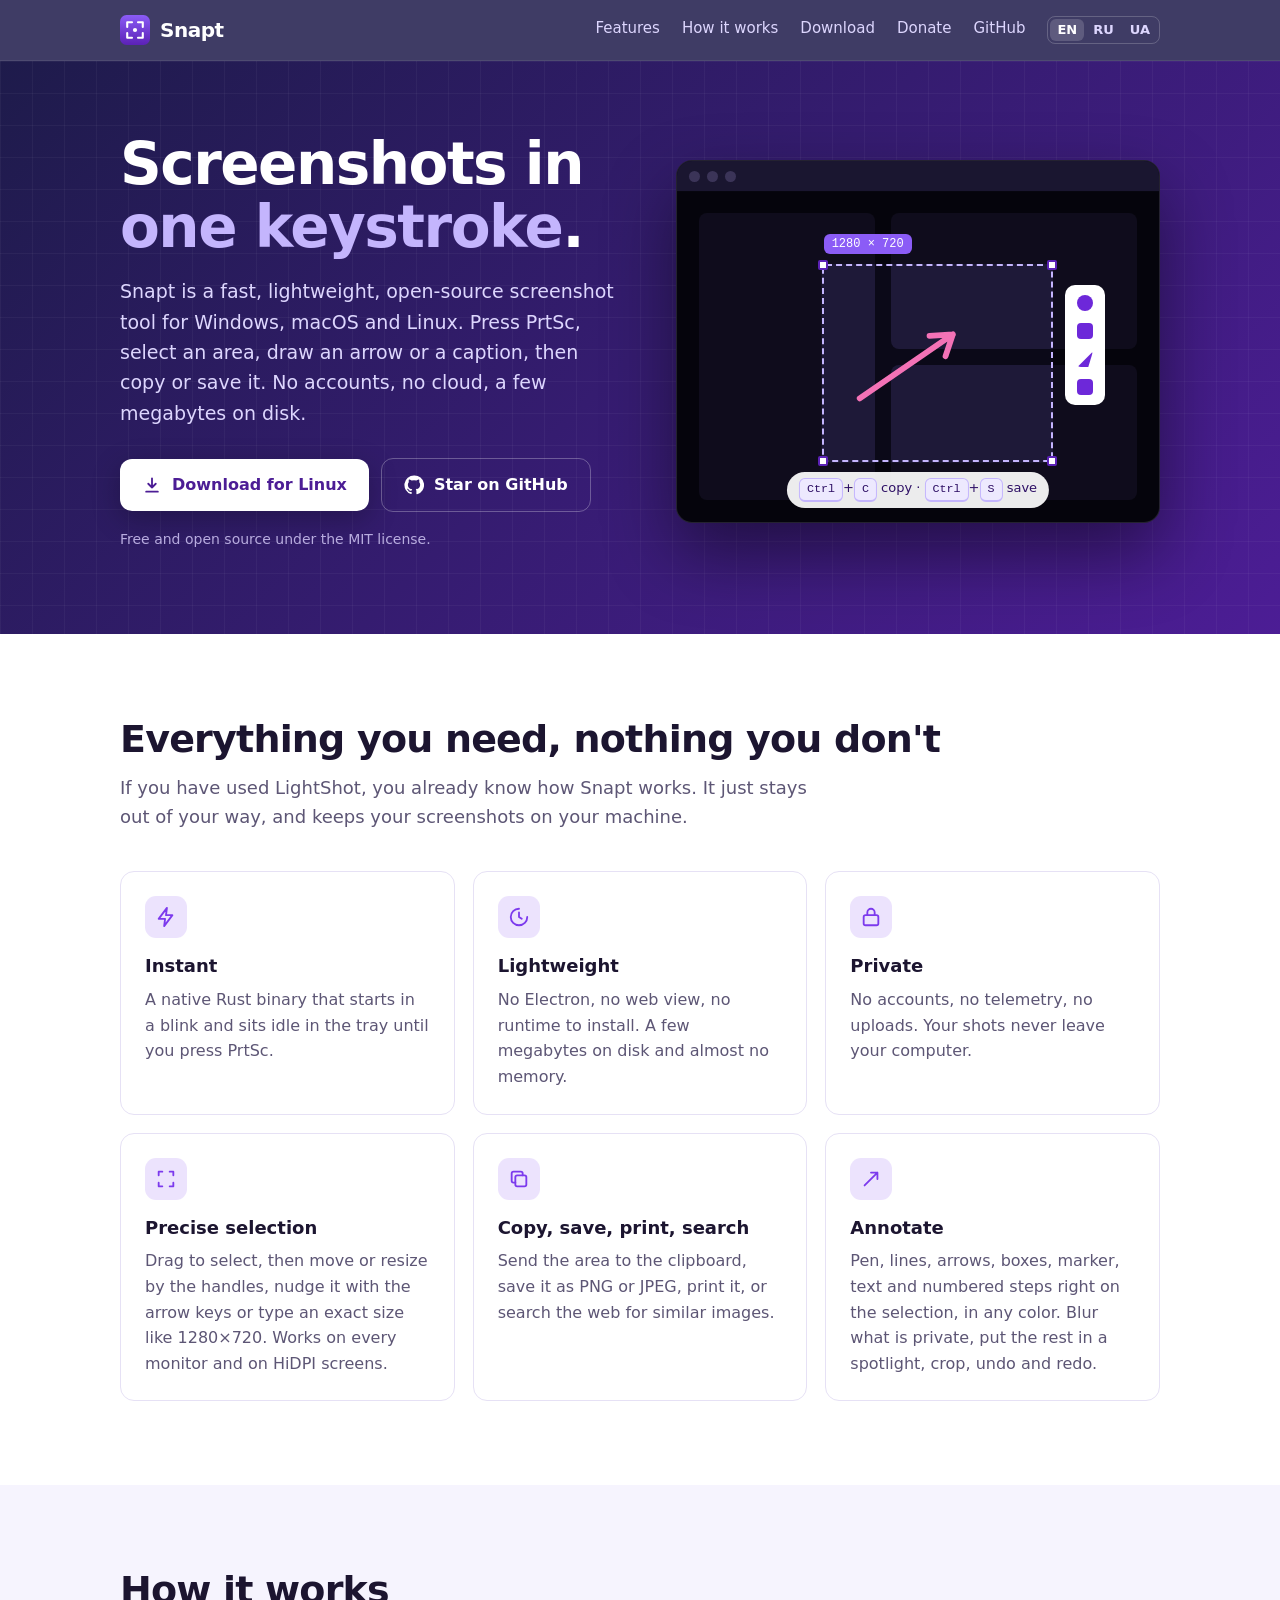
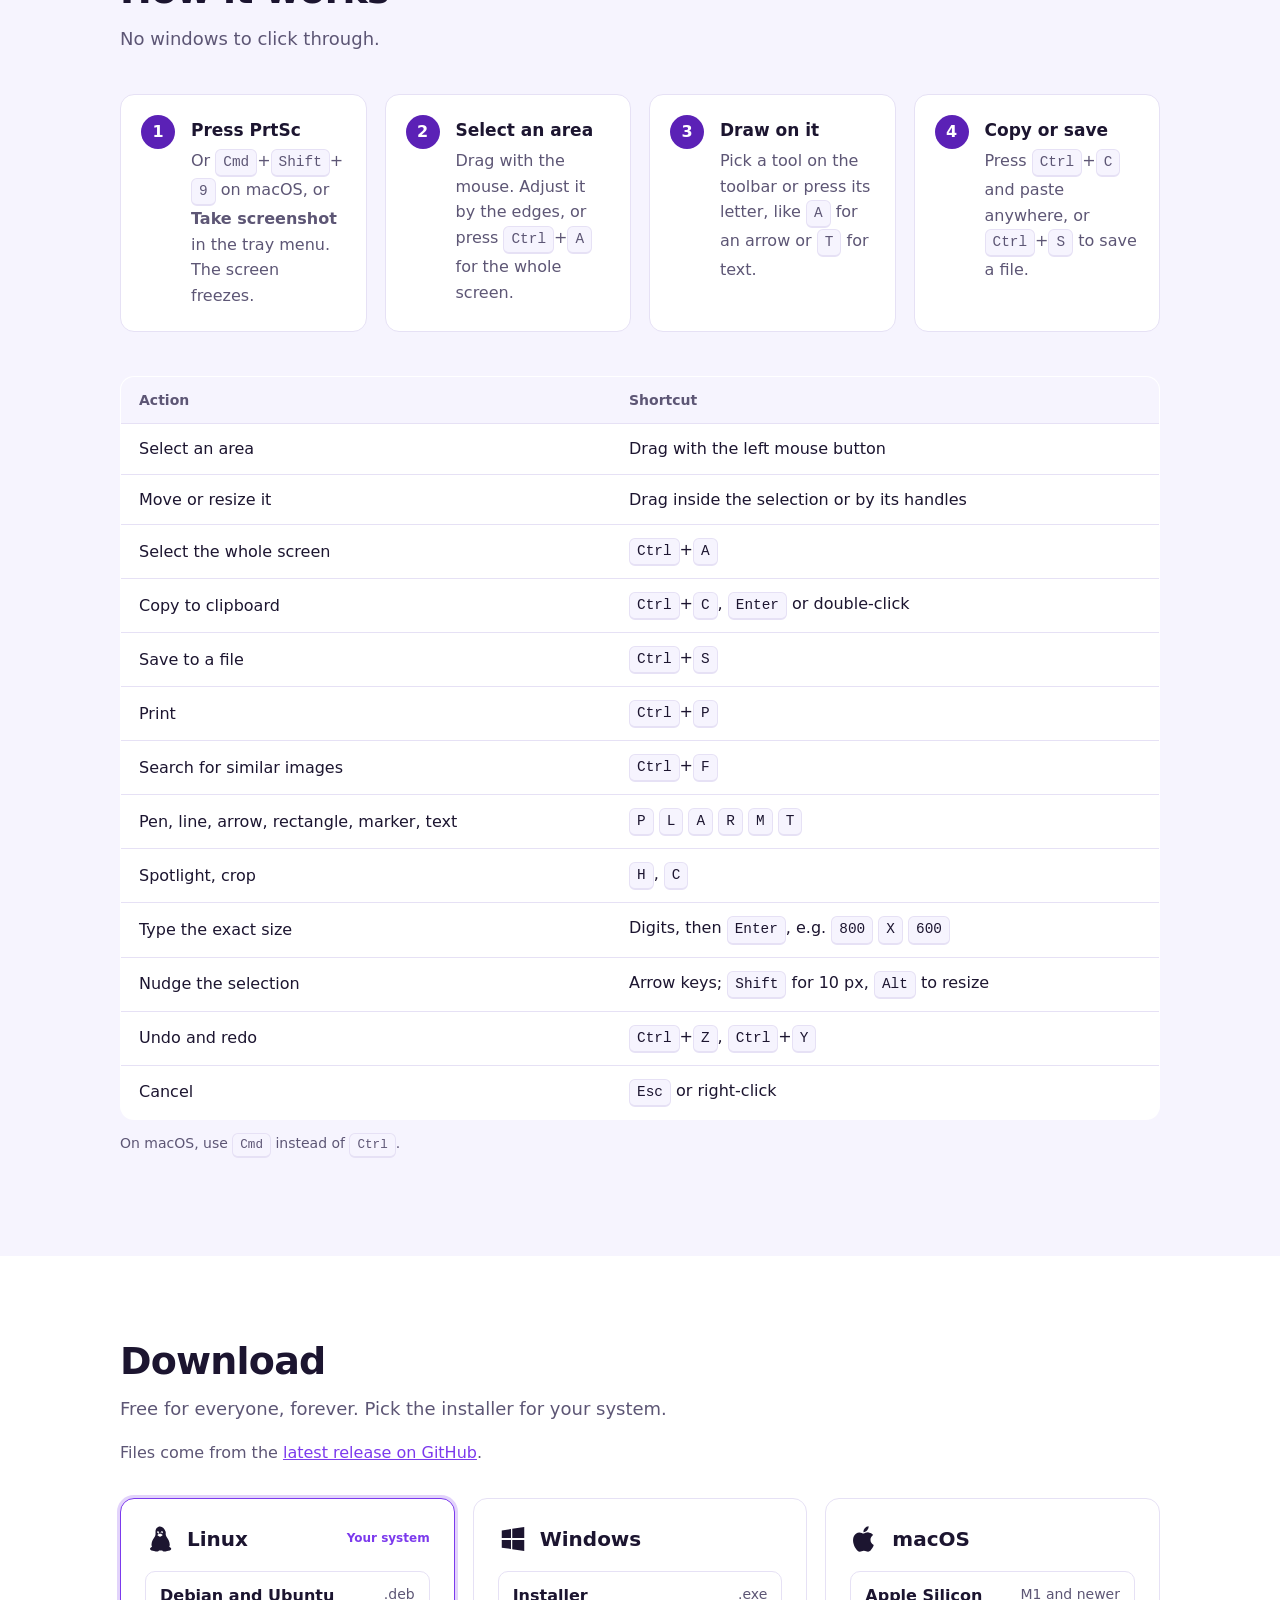
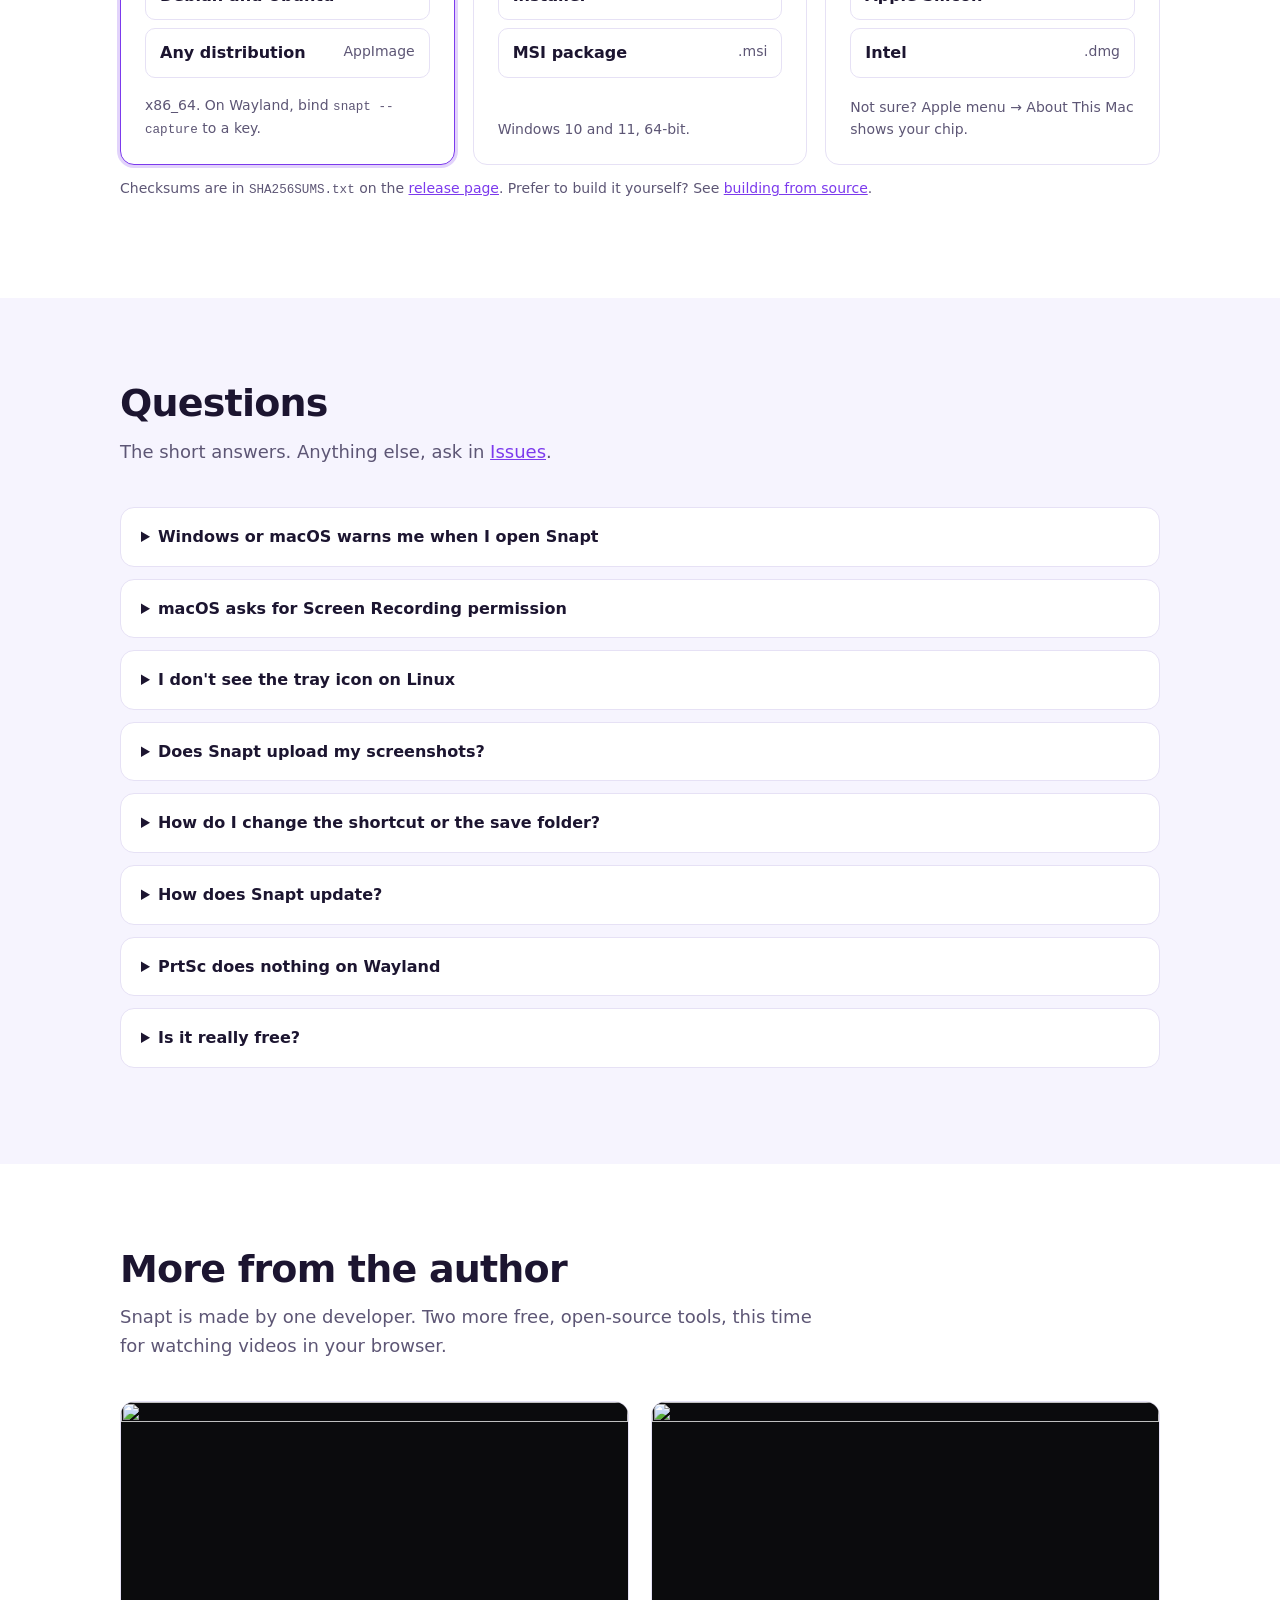
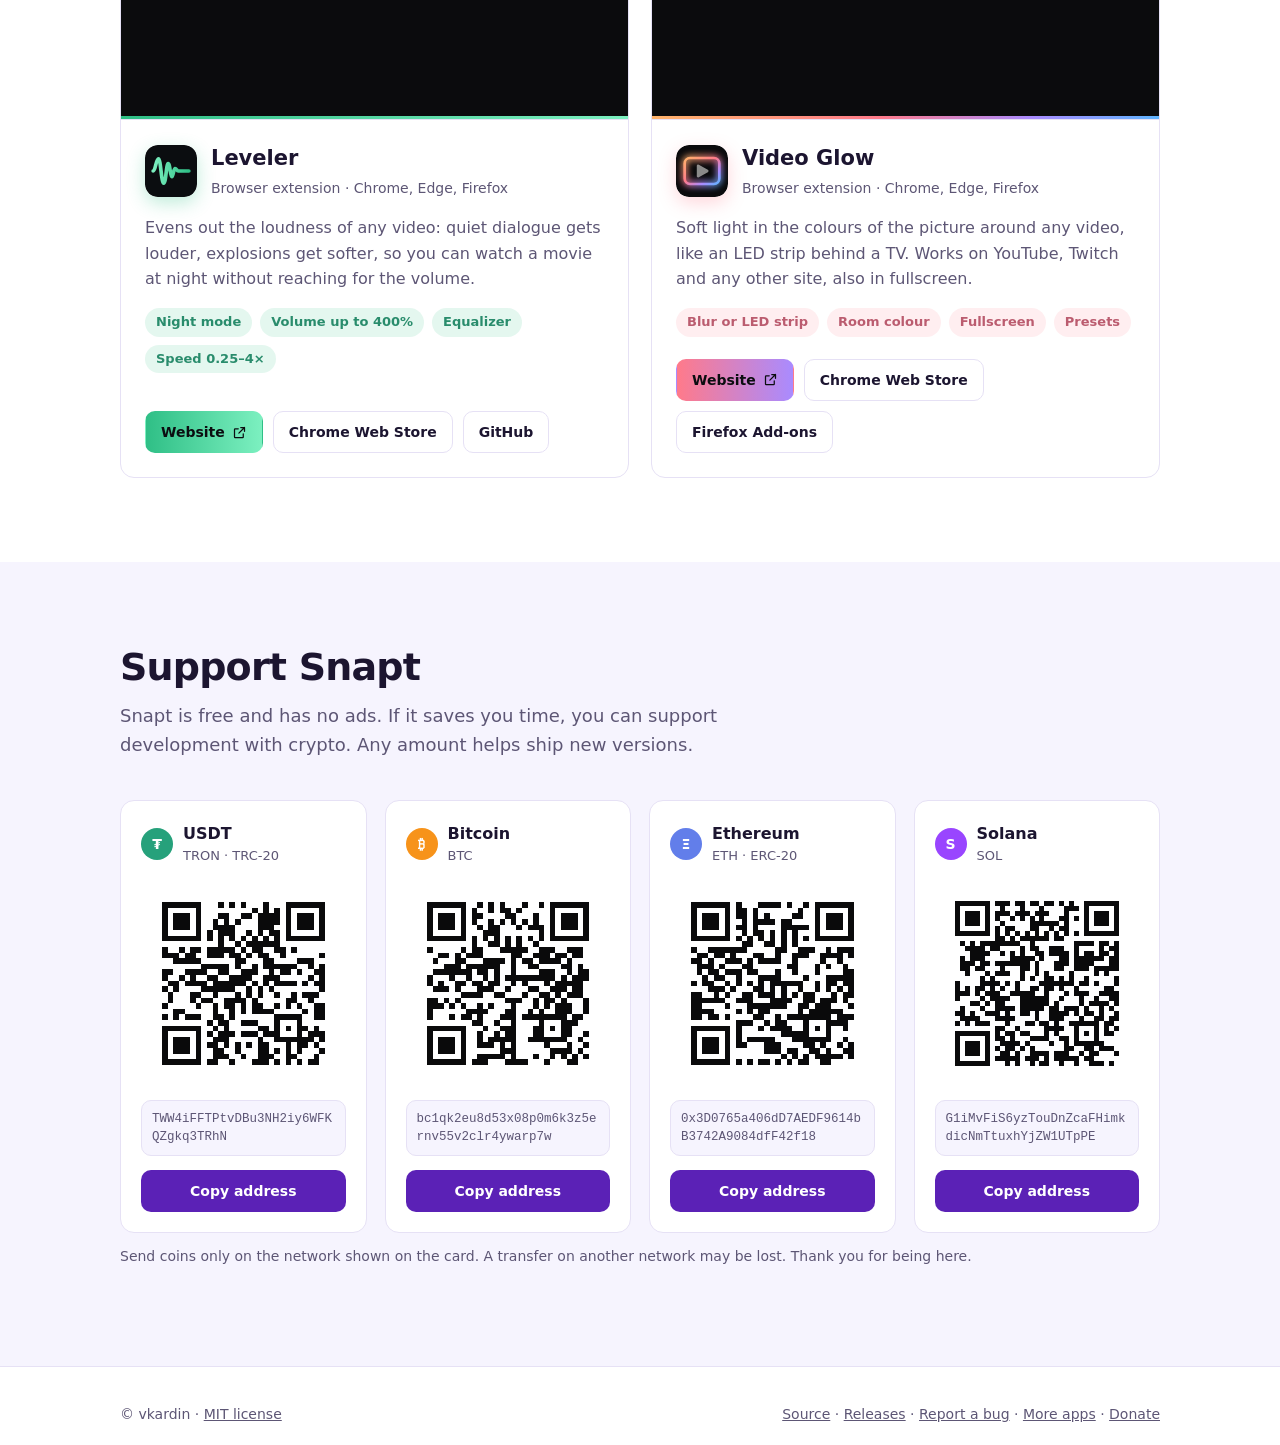
==== commit ff8d0d8f: "Describe spotlight, crop, typed size and the pin-last shortcut on the site and in the README" ====
--- a/site/index.html
+++ b/site/index.html
@@ -105,7 +105,7 @@
       <div class="card">
         <div class="ico"><svg viewBox="0 0 24 24" fill="none" stroke="currentColor" stroke-width="2" stroke-linecap="round" stroke-linejoin="round"><path d="M4 8V4h4M16 4h4v4M20 16v4h-4M8 20H4v-4"/></svg></div>
         <h3>Precise selection</h3>
-        <p>Drag to select, then move or resize by the handles. Works on every monitor and on HiDPI screens.</p>
+        <p>Drag to select, then move or resize by the handles, nudge it with the arrow keys or type an exact size like 1280×720. Works on every monitor and on HiDPI screens.</p>
       </div>
       <div class="card">
         <div class="ico"><svg viewBox="0 0 24 24" fill="none" stroke="currentColor" stroke-width="2" stroke-linecap="round" stroke-linejoin="round"><rect x="8" y="8" width="12" height="12" rx="2"/><path d="M16 8V6a2 2 0 0 0-2-2H6a2 2 0 0 0-2 2v8a2 2 0 0 0 2 2h2"/></svg></div>
@@ -115,7 +115,7 @@
       <div class="card">
         <div class="ico"><svg viewBox="0 0 24 24" fill="none" stroke="currentColor" stroke-width="2" stroke-linecap="round" stroke-linejoin="round"><path d="M5 19 19 5M12 5h7v7"/></svg></div>
         <h3>Annotate</h3>
-        <p>Pen, lines, arrows, boxes, marker and text right on the selection, in any color, with undo and redo.</p>
+        <p>Pen, lines, arrows, boxes, marker, text and numbered steps right on the selection, in any color. Blur what is private, put the rest in a spotlight, crop, undo and redo.</p>
       </div>
     </div>
   </div>
@@ -142,6 +142,9 @@
         <tr><td>Print</td><td><kbd>Ctrl</kbd>+<kbd>P</kbd></td></tr>
         <tr><td>Search for similar images</td><td><kbd>Ctrl</kbd>+<kbd>F</kbd></td></tr>
         <tr><td>Pen, line, arrow, rectangle, marker, text</td><td><kbd>P</kbd> <kbd>L</kbd> <kbd>A</kbd> <kbd>R</kbd> <kbd>M</kbd> <kbd>T</kbd></td></tr>
+        <tr><td>Spotlight, crop</td><td><kbd>H</kbd>, <kbd>C</kbd></td></tr>
+        <tr><td>Type the exact size</td><td>Digits, then <kbd>Enter</kbd>, e.g. <kbd>800</kbd> <kbd>X</kbd> <kbd>600</kbd></td></tr>
+        <tr><td>Nudge the selection</td><td>Arrow keys; <kbd>Shift</kbd> for 10 px, <kbd>Alt</kbd> to resize</td></tr>
         <tr><td>Undo and redo</td><td><kbd>Ctrl</kbd>+<kbd>Z</kbd>, <kbd>Ctrl</kbd>+<kbd>Y</kbd></td></tr>
         <tr><td>Cancel</td><td><kbd>Esc</kbd> or right-click</td></tr>
       </tbody>
